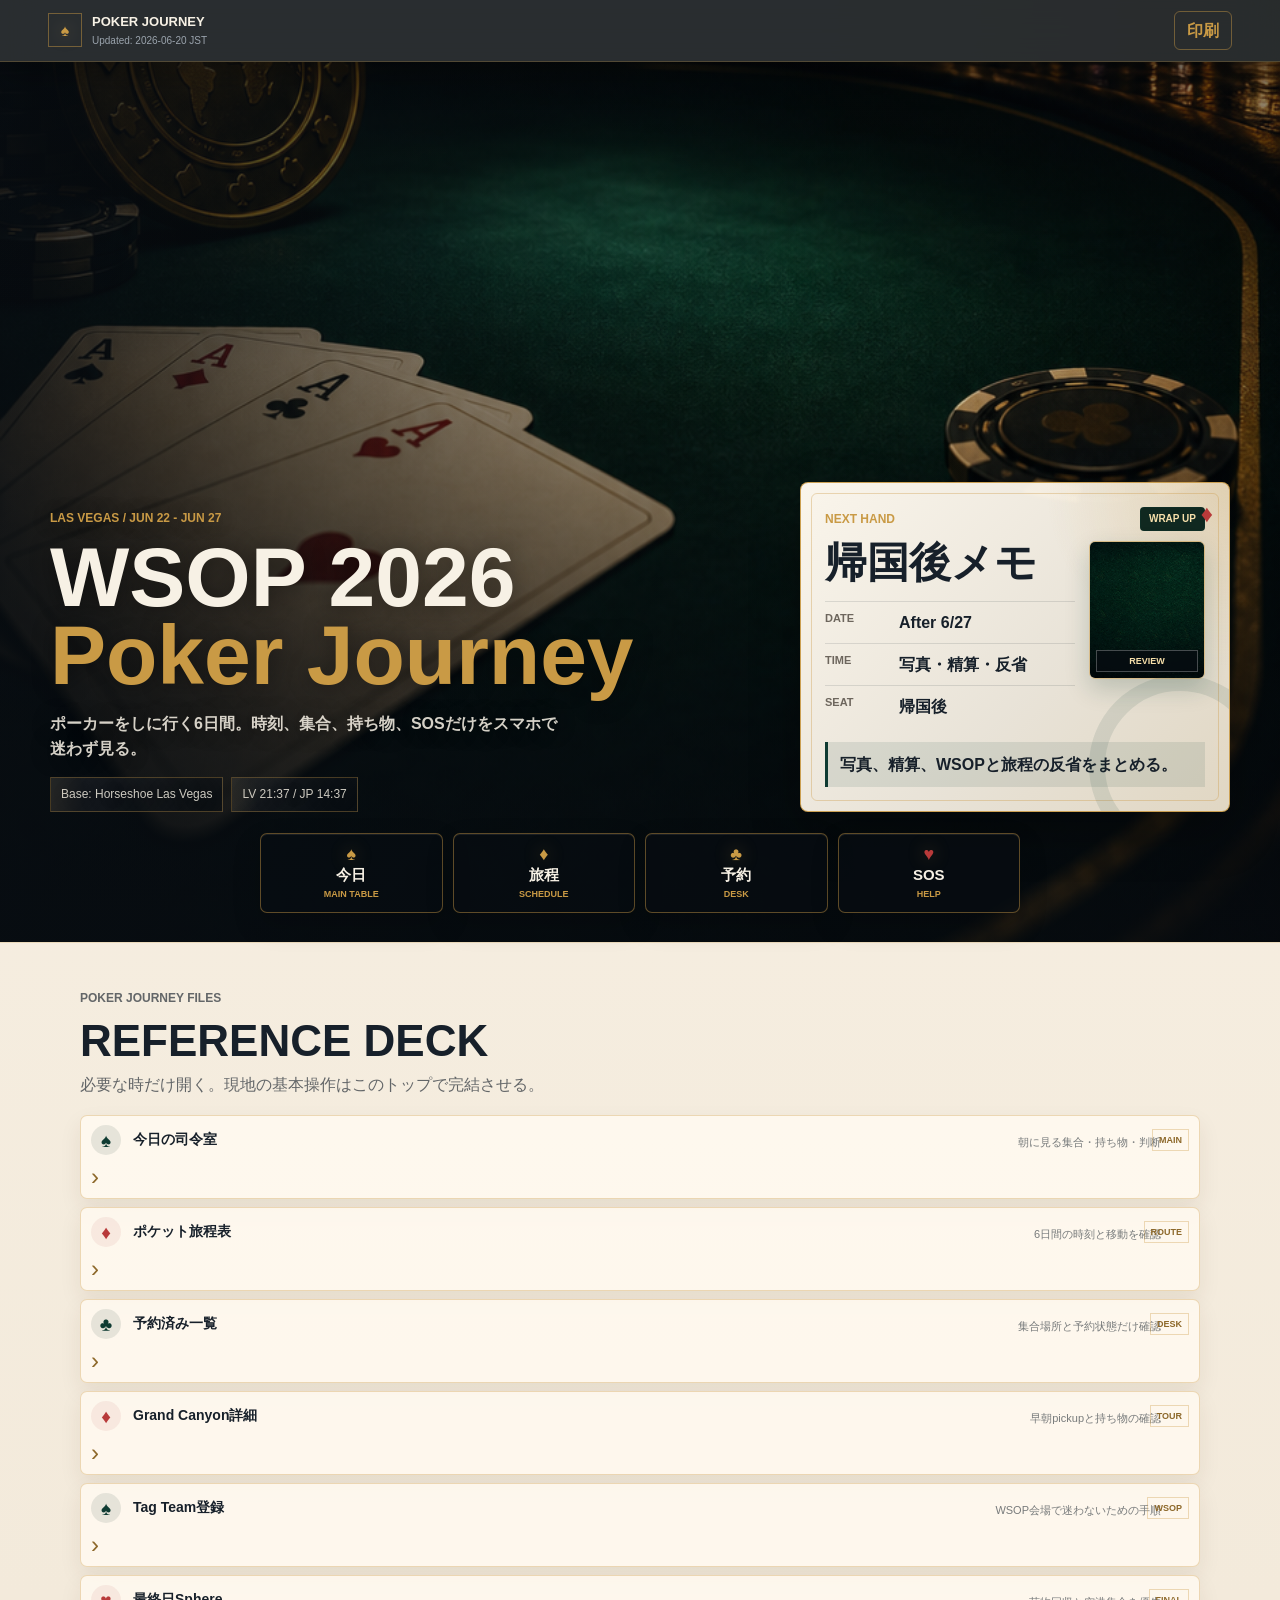
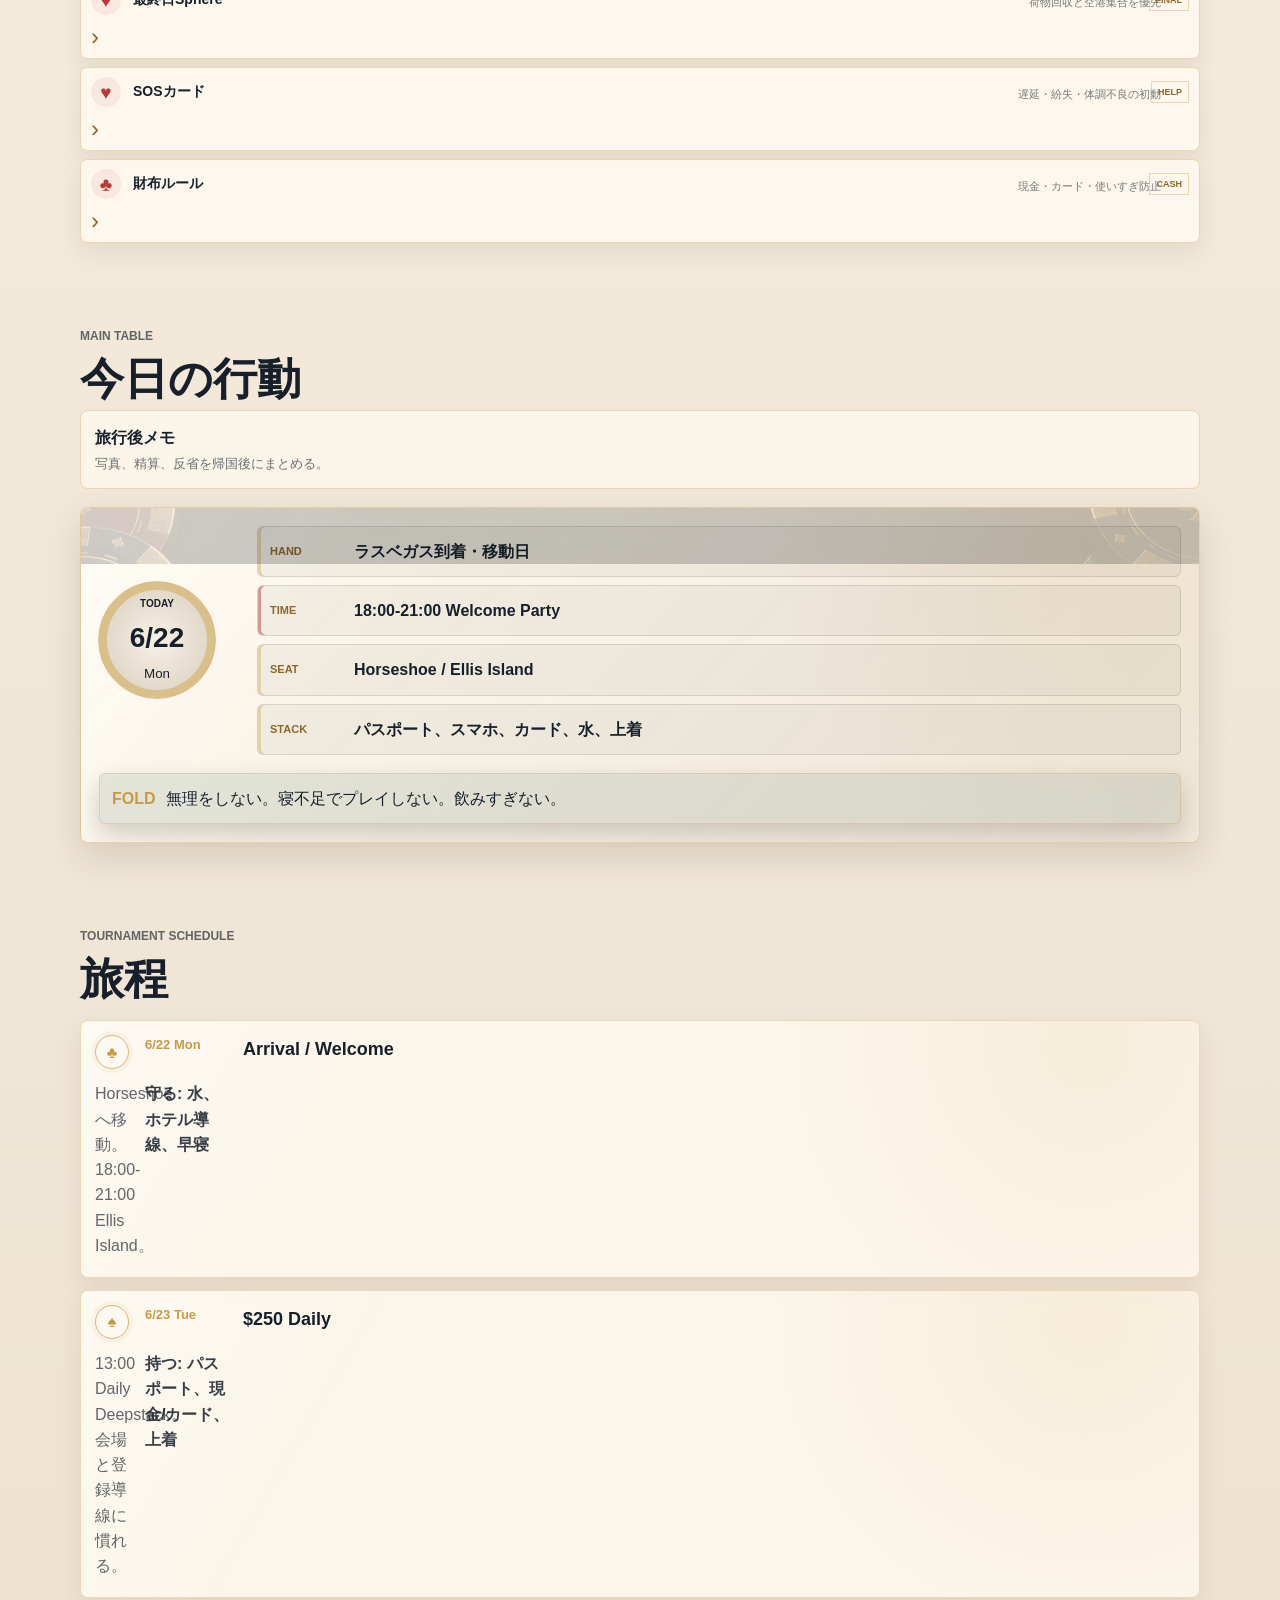
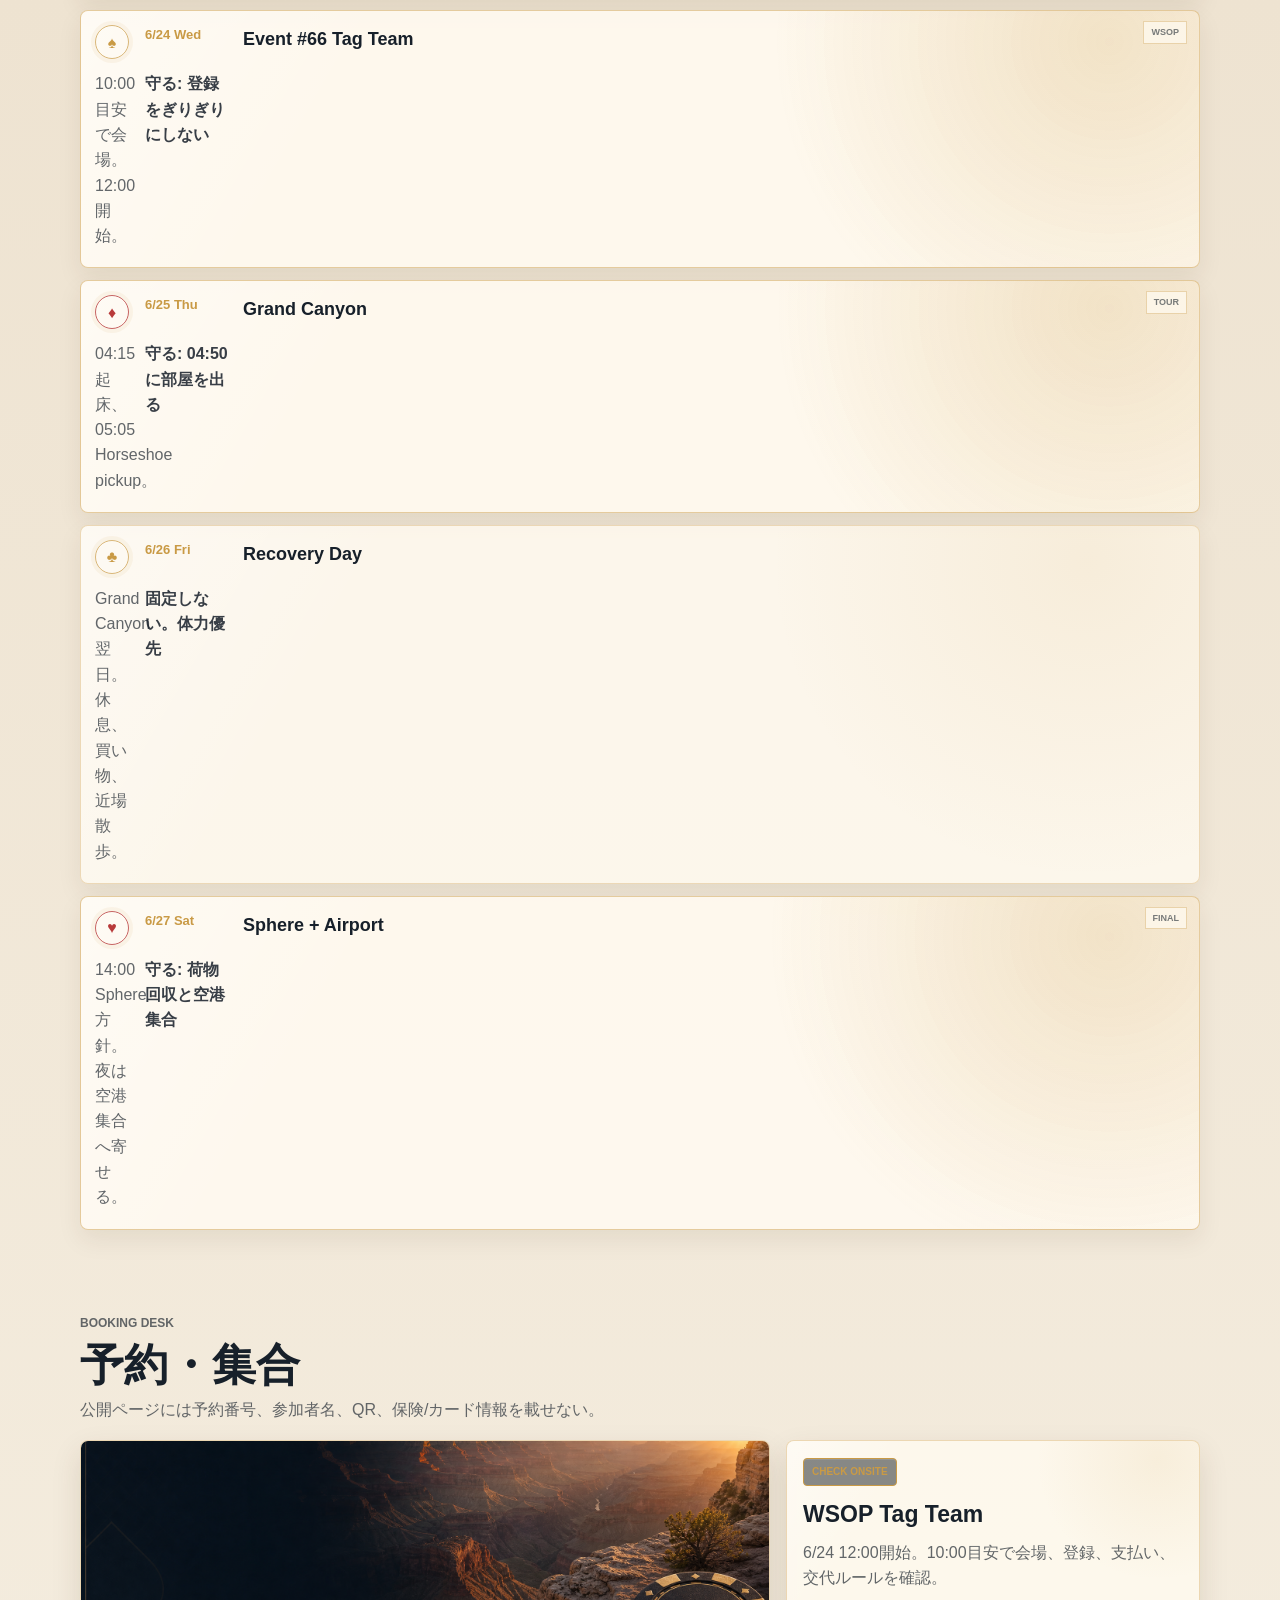
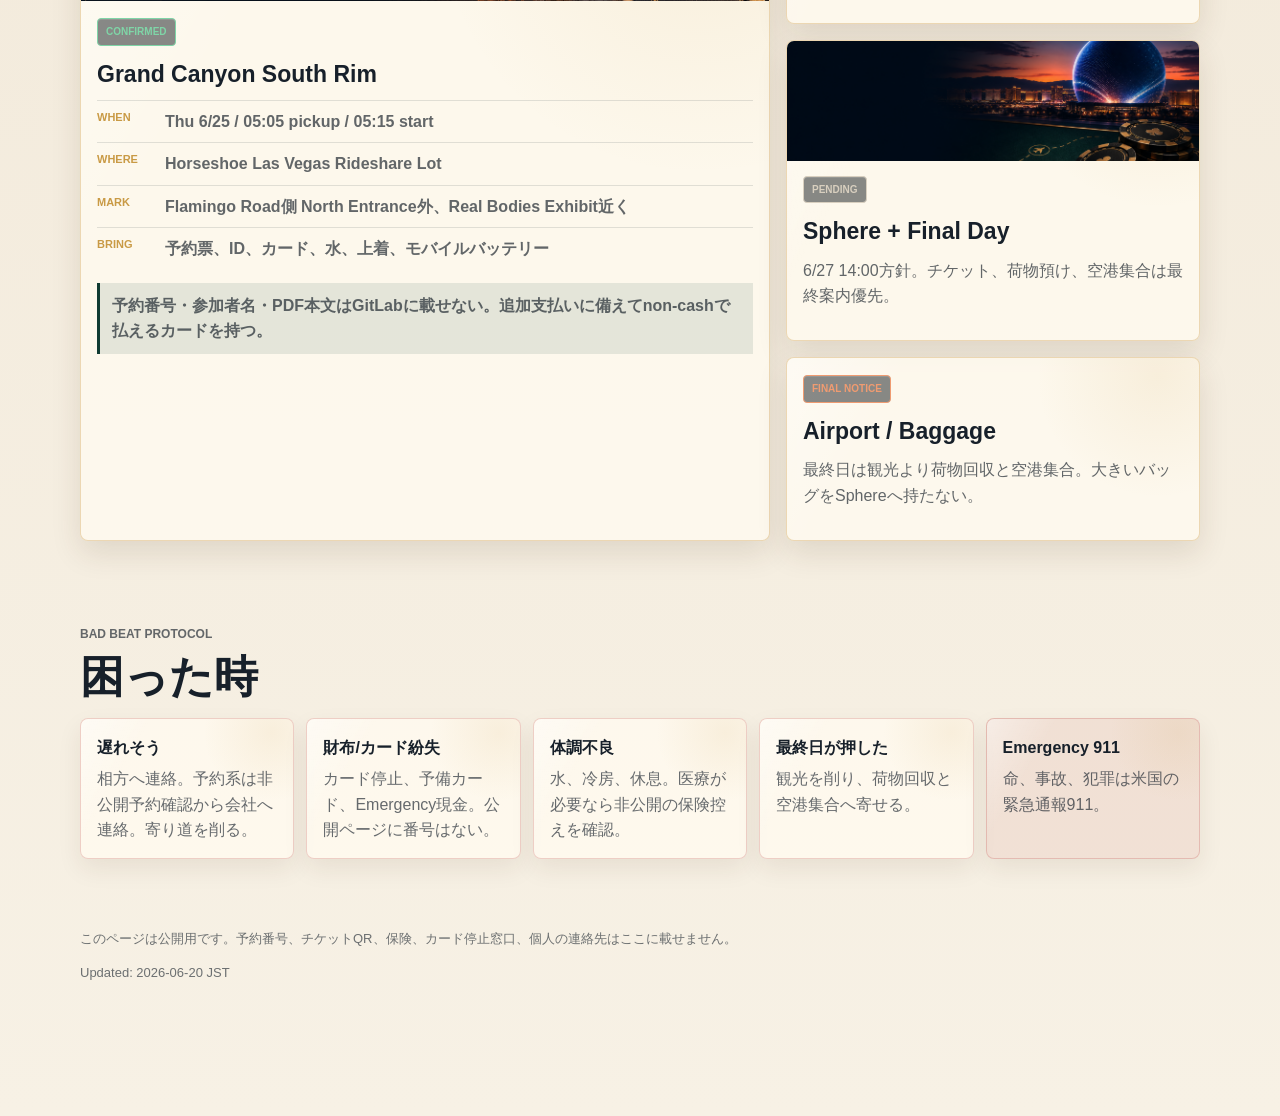
==== index.html @ 8a4e8544 "Refine mobile poker journey design" ====
<!doctype html>
<html lang="ja">
  <head>
    <meta charset="utf-8">
    <meta name="viewport" content="width=device-width, initial-scale=1, viewport-fit=cover">
    <title>WSOP 2026 Poker Journey</title>
    <meta name="description" content="WSOP 2026 ラスベガス旅行のスマホ向けポーカー旅しおり">
    <meta name="robots" content="noindex,nofollow">
    <meta name="theme-color" content="#080d12">
    <link rel="manifest" href="manifest.webmanifest">
    <link rel="shortcut icon" href="favicon.ico">
    <link rel="icon" type="image/png" sizes="192x192" href="assets/app-icon-192.png">
    <link rel="apple-touch-icon" href="assets/app-icon-192.png">
    <link rel="stylesheet" href="styles.css">
  </head>
  <body>
    <header class="site-header" aria-label="サイトヘッダー">
      <a class="brand" href="#top" aria-label="Poker Journey top">
        <span class="brand-suit" aria-hidden="true">♠</span>
        <span><b>POKER JOURNEY</b><small>Updated: 2026-06-20 JST</small></span>
      </a>
      <button class="print-button" type="button" data-print>印刷</button>
    </header>

    <main id="top">
      <section class="hero" aria-label="Poker Journey overview">
        <picture>
          <source media="(min-width: 760px)" srcset="assets/generated-poker-journey-hero-desktop.png">
          <img src="assets/generated-poker-journey-cover-mobile.png" alt="ポーカーテーブルとラスベガス夜景の旅しおりビジュアル">
        </picture>
        <div class="hero-shade"></div>
        <div class="hero-grid">
          <div class="hero-copy">
            <p class="kicker">LAS VEGAS / JUN 22 - JUN 27</p>
            <h1>WSOP 2026<br><span>Poker Journey</span></h1>
            <p class="hero-lead">ポーカーをしに行く6日間。時刻、集合、持ち物、SOSだけをスマホで迷わず見る。</p>
            <div class="hero-meta poker-controls" aria-label="旅の基本情報">
              <span>Base: Horseshoe Las Vegas</span>
              <span data-time-summary>LV --:-- / JP --:--</span>
            </div>
          </div>

          <article class="next-card playing-card" aria-label="次の行動" data-next-action>
            <div class="card-corner" aria-hidden="true">♦</div>
            <div class="next-card-top">
              <p class="eyebrow">NEXT HAND</p>
              <span class="next-chip" data-next-tag>ON DECK</span>
            </div>
            <div class="next-card-layout">
              <div class="next-copy">
                <h2 data-next-title>Grand Canyon<br>South Rim</h2>
                <dl>
                  <div><dt>DATE</dt><dd data-next-date>Thu 6/25</dd></div>
                  <div><dt>TIME</dt><dd data-next-time>04:15 Wake / 05:05 Pickup</dd></div>
                  <div><dt>SEAT</dt><dd data-next-seat>Horseshoe Rideshare Lot</dd></div>
                </dl>
              </div>
              <figure class="next-visual">
                <img data-next-visual src="assets/generated-grand-canyon-poker-card.png" alt="">
                <figcaption data-next-visual-label>CONFIRMED</figcaption>
              </figure>
            </div>
            <p class="do-not-break" data-next-rule>04:50に部屋を出る。05:05 pickupを外さない。</p>
          </article>
        </div>

      </section>

      <nav class="hero-actions" aria-label="主要セクション">
        <a href="#today"><span aria-hidden="true">♠</span><b>今日</b><small>MAIN TABLE</small></a>
        <a href="#itinerary"><span aria-hidden="true">♦</span><b>旅程</b><small>SCHEDULE</small></a>
        <a href="#bookings"><span aria-hidden="true">♣</span><b>予約</b><small>DESK</small></a>
        <a class="danger" href="#sos"><span aria-hidden="true">♥</span><b>SOS</b><small>HELP</small></a>
      </nav>

      <section class="section library-section" id="library" aria-labelledby="library-title">
        <div class="section-head compact">
          <p class="eyebrow">POKER JOURNEY FILES</p>
          <h2 id="library-title">REFERENCE DECK</h2>
          <p>必要な時だけ開く。現地の基本操作はこのトップで完結させる。</p>
        </div>
        <div class="library-grid">
          <a href="docs/reader.html?doc=today-command.md"><span aria-hidden="true">♠</span><b>今日の司令室</b><small>朝に見る集合・持ち物・判断</small><em>MAIN</em></a>
          <a href="docs/reader.html?doc=pocket-itinerary.md"><span aria-hidden="true">♦</span><b>ポケット旅程表</b><small>6日間の時刻と移動を確認</small><em>ROUTE</em></a>
          <a href="docs/reader.html?doc=confirmed-bookings.md"><span aria-hidden="true">♣</span><b>予約済み一覧</b><small>集合場所と予約状態だけ確認</small><em>DESK</em></a>
          <a href="docs/reader.html?doc=grand-canyon.md"><span aria-hidden="true">♦</span><b>Grand Canyon詳細</b><small>早朝pickupと持ち物の確認</small><em>TOUR</em></a>
          <a href="docs/reader.html?doc=tag-team-registration.md"><span aria-hidden="true">♠</span><b>Tag Team登録</b><small>WSOP会場で迷わないための手順</small><em>WSOP</em></a>
          <a href="docs/reader.html?doc=final-day-sphere.md"><span aria-hidden="true">♥</span><b>最終日Sphere</b><small>荷物回収と空港集合を優先</small><em>FINAL</em></a>
          <a href="docs/reader.html?doc=sos-quick-card.md"><span aria-hidden="true">♥</span><b>SOSカード</b><small>遅延・紛失・体調不良の初動</small><em>HELP</em></a>
          <a href="docs/reader.html?doc=daily-money-card.md"><span aria-hidden="true">♣</span><b>財布ルール</b><small>現金・カード・使いすぎ防止</small><em>CASH</em></a>
        </div>
      </section>

      <section class="section today-section" id="today" aria-labelledby="today-title">
        <div class="section-head">
          <p class="eyebrow">MAIN TABLE</p>
          <h2 id="today-title">今日の行動</h2>
          <p data-trip-status><b>出発前</b><small>現地日付に合わせて今日のカードを自動で目立たせる。</small></p>
        </div>
        <div class="today-card" data-today-card>
          <div class="chip-date"><span>TODAY</span><b>6/22</b><small>Mon</small></div>
          <div class="today-lines">
            <article><span>HAND</span><b>ラスベガス到着・移動日</b></article>
            <article><span>TIME</span><b>18:00-21:00 Welcome Party</b></article>
            <article><span>SEAT</span><b>Horseshoe / Ellis Island</b></article>
            <article><span>STACK</span><b>パスポート、スマホ、カード、水、上着</b></article>
          </div>
          <div class="fold-note"><b>FOLD</b><span>無理をしない。寝不足でプレイしない。飲みすぎない。</span></div>
        </div>
      </section>

      <section class="section" id="itinerary" aria-labelledby="itinerary-title">
        <div class="section-head compact">
          <p class="eyebrow">TOURNAMENT SCHEDULE</p>
          <h2 id="itinerary-title">旅程</h2>
        </div>
        <div class="timeline" aria-label="6日間の旅程">
          <article data-trip-date="2026-06-22"><div class="dot" aria-hidden="true">♣</div><time>6/22 Mon</time><h3>Arrival / Welcome</h3><p>Horseshoeへ移動。18:00-21:00 Ellis Island。</p><b>守る: 水、ホテル導線、早寝</b></article>
          <article data-trip-date="2026-06-23"><div class="dot" aria-hidden="true">♠</div><time>6/23 Tue</time><h3>$250 Daily</h3><p>13:00 Daily Deepstack。会場と登録導線に慣れる。</p><b>持つ: パスポート、現金/カード、上着</b></article>
          <article data-trip-date="2026-06-24"><div class="dot" aria-hidden="true">♠</div><time>6/24 Wed</time><h3>Event #66 Tag Team</h3><p>10:00目安で会場。12:00開始。</p><b>守る: 登録をぎりぎりにしない</b></article>
          <article data-trip-date="2026-06-25"><div class="dot red" aria-hidden="true">♦</div><time>6/25 Thu</time><h3>Grand Canyon</h3><p>04:15起床、05:05 Horseshoe pickup。</p><b>守る: 04:50に部屋を出る</b></article>
          <article data-trip-date="2026-06-26"><div class="dot" aria-hidden="true">♣</div><time>6/26 Fri</time><h3>Recovery Day</h3><p>Grand Canyon翌日。休息、買い物、近場散歩。</p><b>固定しない。体力優先</b></article>
          <article data-trip-date="2026-06-27"><div class="dot heart" aria-hidden="true">♥</div><time>6/27 Sat</time><h3>Sphere + Airport</h3><p>14:00 Sphere方針。夜は空港集合へ寄せる。</p><b>守る: 荷物回収と空港集合</b></article>
        </div>
      </section>

      <section class="section" id="bookings" aria-labelledby="bookings-title">
        <div class="section-head compact">
          <p class="eyebrow">BOOKING DESK</p>
          <h2 id="bookings-title">予約・集合</h2>
          <p>公開ページには予約番号、参加者名、QR、保険/カード情報を載せない。</p>
        </div>
        <div class="booking-grid">
          <article class="booking-card featured">
            <img src="assets/generated-grand-canyon-poker-card.png" alt="Grand Canyon South Rim sunrise">
            <div class="booking-body">
              <span class="status confirmed">CONFIRMED</span>
              <h3>Grand Canyon South Rim</h3>
              <dl>
                <div><dt>When</dt><dd>Thu 6/25 / 05:05 pickup / 05:15 start</dd></div>
                <div><dt>Where</dt><dd>Horseshoe Las Vegas Rideshare Lot</dd></div>
                <div><dt>Mark</dt><dd>Flamingo Road側 North Entrance外、Real Bodies Exhibit近く</dd></div>
                <div><dt>Bring</dt><dd>予約票、ID、カード、水、上着、モバイルバッテリー</dd></div>
              </dl>
              <p class="private-note">予約番号・参加者名・PDF本文はGitLabに載せない。追加支払いに備えてnon-cashで払えるカードを持つ。</p>
            </div>
          </article>

          <article class="booking-card compact-card">
            <span class="status onsite">CHECK ONSITE</span>
            <h3>WSOP Tag Team</h3>
            <p>6/24 12:00開始。10:00目安で会場、登録、支払い、交代ルールを確認。</p>
          </article>

          <article class="booking-card compact-card image-card">
            <img src="assets/generated-sphere-poker-card.png" alt="Sphere final day visual">
            <span class="status pending">PENDING</span>
            <h3>Sphere + Final Day</h3>
            <p>6/27 14:00方針。チケット、荷物預け、空港集合は最終案内優先。</p>
          </article>

          <article class="booking-card compact-card">
            <span class="status notice">FINAL NOTICE</span>
            <h3>Airport / Baggage</h3>
            <p>最終日は観光より荷物回収と空港集合。大きいバッグをSphereへ持たない。</p>
          </article>
        </div>
      </section>

      <section class="section sos-section" id="sos" aria-labelledby="sos-title">
        <div class="section-head compact">
          <p class="eyebrow red-text">BAD BEAT PROTOCOL</p>
          <h2 id="sos-title">困った時</h2>
        </div>
        <div class="sos-grid">
          <article><span>遅れそう</span><p>相方へ連絡。予約系は非公開予約確認から会社へ連絡。寄り道を削る。</p></article>
          <article><span>財布/カード紛失</span><p>カード停止、予備カード、Emergency現金。公開ページに番号はない。</p></article>
          <article><span>体調不良</span><p>水、冷房、休息。医療が必要なら非公開の保険控えを確認。</p></article>
          <article><span>最終日が押した</span><p>観光を削り、荷物回収と空港集合へ寄せる。</p></article>
          <article class="emergency"><span>Emergency 911</span><p>命、事故、犯罪は米国の緊急通報911。</p></article>
        </div>
      </section>
    </main>

    <nav class="mobile-dock" aria-label="スマホ下部ナビ">
      <a href="#today"><span aria-hidden="true">♠</span><b>今日</b><small>MAIN</small></a>
      <a href="#itinerary"><span aria-hidden="true">♦</span><b>旅程</b><small>ROUTE</small></a>
      <a href="#bookings"><span aria-hidden="true">♣</span><b>予約</b><small>DESK</small></a>
      <a class="danger" href="#sos"><span aria-hidden="true">♥</span><b>SOS</b><small>HELP</small></a>
    </nav>

    <footer class="site-footer">
      <p>このページは公開用です。予約番号、チケットQR、保険、カード停止窓口、個人の連絡先はここに載せません。</p>
      <p>Updated: 2026-06-20 JST</p>
    </footer>

    <script src="app.js"></script>
  </body>
</html>
---- styles.css ----
:root {
  --club: #080d12;
  --night: #101827;
  --felt: #0f3b32;
  --felt-soft: #16483f;
  --ivory: #f7f1e5;
  --paper: #efe7d8;
  --gold: #c99a45;
  --red: #b83a3a;
  --ink: #17202a;
  --muted: #9aa3ad;
  --line: rgba(216, 207, 191, 0.28);
  --shadow: 0 18px 50px rgba(0, 0, 0, 0.32);
}
* { box-sizing: border-box; }
html { scroll-behavior: smooth; overflow-x: clip; }
body {
  margin: 0;
  color: var(--ink);
  background:
    radial-gradient(circle at 100% 0%, rgba(201, 154, 69, 0.14), transparent 28rem),
    linear-gradient(180deg, #f8f1e5, #eee3d1 54%, #f7f1e5),
    var(--ivory);
  font-family: Inter, "Helvetica Neue", Arial, "Hiragino Kaku Gothic ProN", Meiryo, sans-serif;
  line-height: 1.58;
  letter-spacing: 0;
  padding-bottom: 78px;
}
a { color: inherit; }
button { font: inherit; }
h1,h2,h3,p { margin-top: 0; }
.site-header {
  position: sticky;
  top: 0;
  z-index: 50;
  display: flex;
  align-items: center;
  justify-content: space-between;
  gap: 16px;
  min-height: 62px;
  padding: 10px clamp(16px, 4vw, 48px);
  background: rgba(8, 13, 18, 0.86);
  color: var(--ivory);
  border-bottom: 1px solid rgba(201, 154, 69, 0.26);
  backdrop-filter: blur(18px);
}
.brand { display: inline-flex; align-items: center; gap: 10px; text-decoration: none; min-width: 0; }
.brand-suit { display: grid; place-items: center; width: 34px; height: 34px; border: 1px solid rgba(201,154,69,.48); color: var(--gold); }
.brand b { display: block; font-size: 13px; }
.brand small { display: block; color: var(--muted); font-size: 10px; }
.print-button { min-height: 36px; padding: 6px 12px; border: 1px solid rgba(201,154,69,.45); color: var(--gold); background: transparent; border-radius: 6px; font-weight: 780; }
.hero { position: relative; width: 100%; max-width: 100vw; min-height: min(880px, calc(100svh - 20px)); overflow: hidden; border-bottom: 1px solid rgba(201,154,69,.24); }
.hero > picture, .hero > picture > img { position: absolute; inset: 0; width: 100%; height: 100%; }
.hero > picture > img { object-fit: cover; object-position: center bottom; }
.hero-shade { position: absolute; inset: 0; background: linear-gradient(180deg, rgba(8,13,18,.34), rgba(8,13,18,.03) 34%, rgba(8,13,18,.7) 100%), linear-gradient(90deg, rgba(8,13,18,.78), rgba(8,13,18,.1) 62%, rgba(8,13,18,.18)); }
.hero-grid { position: relative; z-index: 1; display: grid; gap: 24px; min-width: 0; width: min(1180px, calc(100% - 32px)); margin: 0 auto; padding: clamp(34px, 7vw, 72px) 0 118px; min-height: inherit; align-content: end; }
.hero-copy { max-width: 620px; color: var(--ivory); text-shadow: 0 1px 22px rgba(0,0,0,.42); }
.kicker,.eyebrow { margin: 0 0 10px; color: var(--gold); font-weight: 850; font-size: 12px; text-transform: uppercase; }
h1 { margin-bottom: 16px; font-size: clamp(42px, 10vw, 84px); line-height: .93; }
h1 span { color: var(--gold); }
.hero-lead { max-width: 520px; color: rgba(247,241,229,.86); font-weight: 780; }
.hero-meta { display: flex; flex-wrap: wrap; gap: 8px; }
.hero-meta span { padding: 7px 10px; border: 1px solid rgba(247,241,229,.16); background: rgba(8,13,18,.42); font-size: 12px; color: rgba(247,241,229,.82); }
.playing-card { position: relative; color: var(--ink); background: linear-gradient(135deg, #fffaf0, var(--ivory)); border: 1px solid rgba(201,154,69,.9); box-shadow: var(--shadow); border-radius: 8px; }
.next-card { width: 100%; max-width: 460px; min-width: 0; padding: 24px; align-self: end; justify-self: end; }
.card-corner { position: absolute; right: 16px; top: 12px; color: var(--red); font-size: 24px; }
.next-card h2 { margin-bottom: 16px; font-size: clamp(28px, 7vw, 42px); line-height: 1.04; }
dl { margin: 0; }
.next-card dl div, .booking-card dl div { display: grid; grid-template-columns: 64px 1fr; gap: 10px; padding: 8px 0; border-top: 1px solid rgba(23,32,42,.12); }
dt { color: #6d665d; font-size: 11px; font-weight: 850; text-transform: uppercase; }
dd { margin: 0; font-weight: 850; }
.do-not-break, .private-note { margin: 14px 0 0; padding: 10px 12px; background: rgba(15,59,50,.1); border-left: 3px solid var(--felt); font-weight: 850; overflow-wrap: anywhere; }
.hero-actions { position: relative; z-index: 2; display: grid; grid-template-columns: repeat(4, minmax(0, 1fr)); gap: 10px; width: min(760px, calc(100% - 32px)); margin: -92px auto 34px; }
.hero-actions a, .mobile-dock a { text-decoration: none; text-align: center; border: 1px solid rgba(201,154,69,.45); background: rgba(8,13,18,.74); color: var(--ivory); border-radius: 7px; padding: 11px 6px; }
.hero-actions span, .mobile-dock span { display: block; color: var(--gold); font-size: 18px; line-height: 1; }
.hero-actions b, .mobile-dock b { display: block; font-size: 15px; }
.hero-actions small, .mobile-dock small { display: block; color: var(--gold); font-size: 9px; font-weight: 850; }
.hero-actions .danger span, .mobile-dock .danger span { color: var(--red); }
.section { width: min(1120px, calc(100% - 32px)); max-width: 100vw; margin: 0 auto; padding: 42px 0; color: var(--ink); scroll-margin-top: 76px; }
.section-head { margin-bottom: 18px; }
.section-head h2 { margin-bottom: 8px; font-size: clamp(28px, 6vw, 44px); line-height: 1.05; }
.section-head p { color: rgba(23,32,42,.66); }
.section-head p[data-trip-status] { display: grid; gap: 2px; padding: 14px; border: 1px solid rgba(201,154,69,.34); background: rgba(255,250,240,.72); border-radius: 8px; }
.section-head p[data-trip-status] b { color: var(--ink); }
.section-head p[data-trip-status] small { color: rgba(23,32,42,.62); }
.today-card { display: grid; gap: 18px; padding: 18px; border: 1px solid rgba(201,154,69,.42); background: linear-gradient(135deg, rgba(255,250,240,.98), rgba(239,231,216,.94)); color: var(--ink); border-radius: 8px; box-shadow: 0 14px 34px rgba(62,43,18,.14); }
.chip-date { display: grid; place-items: center; justify-self: start; width: 116px; aspect-ratio: 1; border: 8px solid #d9c08a; outline: 1px solid rgba(201,154,69,.6); border-radius: 999px; background: radial-gradient(circle, var(--ivory), #d8cfbf); color: var(--ink); }
.chip-date span { font-size: 10px; font-weight: 850; }
.chip-date b { font-size: 28px; line-height: 1; }
.today-lines { display: grid; gap: 8px; }
.today-lines article { display: grid; grid-template-columns: 72px 1fr; gap: 12px; align-items: center; padding: 12px; border: 1px solid rgba(23,32,42,.12); background: rgba(8,13,18,.04); border-radius: 6px; }
.today-lines span { color: #8d682a; font-size: 11px; font-weight: 850; }
.fold-note { display: flex; gap: 10px; padding: 12px; border: 1px solid rgba(201,154,69,.28); background: rgba(15,59,50,.1); border-radius: 6px; }
.fold-note b { color: var(--gold); }
.timeline { display: grid; gap: 12px; position: relative; }
.timeline article { display: grid; grid-template-columns: 38px 86px 1fr; gap: 12px; align-items: start; padding: 14px; border: 1px solid rgba(201,154,69,.32); background: rgba(255,250,240,.8); border-radius: 8px; box-shadow: 0 10px 24px rgba(62,43,18,.08); }
.timeline .dot { display: grid; place-items: center; width: 34px; height: 34px; border: 1px solid rgba(201,154,69,.7); color: var(--gold); border-radius: 999px; }
.timeline .red, .timeline .heart { color: var(--red); border-color: rgba(184,58,58,.78); }
.timeline time { color: var(--gold); font-weight: 850; font-size: 13px; }
.timeline h3 { margin: 0 0 4px; font-size: 18px; }
.timeline p { margin-bottom: 5px; color: rgba(23,32,42,.68); }
.timeline b { color: rgba(23,32,42,.86); }
.is-trip-today { outline: 2px solid var(--gold); }
.booking-grid { display: grid; gap: 16px; }
.booking-card { overflow: hidden; border: 1px solid rgba(201,154,69,.34); background: rgba(255,250,240,.82); color: var(--ink); border-radius: 8px; box-shadow: 0 12px 30px rgba(62,43,18,.12); }
.booking-card img { width: 100%; height: 160px; object-fit: cover; display: block; }
.booking-body, .compact-card { padding: 16px; }
.status { display: inline-flex; margin-bottom: 10px; padding: 5px 8px; border: 1px solid currentColor; border-radius: 4px; font-size: 10px; font-weight: 850; color: var(--gold); background: rgba(8,13,18,.48); }
.status.confirmed { color: #7fd5a7; }
.status.onsite { color: var(--gold); }
.status.pending { color: #d8cfbf; }
.status.notice { color: #ef9b71; }
.booking-card h3 { margin-bottom: 8px; font-size: 23px; }
.booking-card p, .booking-card dd { color: rgba(23,32,42,.68); }
.featured .booking-body { color: var(--ink); }
.featured dl div { grid-template-columns: 58px 1fr; border-color: rgba(23,32,42,.12); }
.featured dt { color: var(--gold); }
.image-card { position: relative; }
.image-card img { height: 120px; margin: -16px -16px 14px; width: calc(100% + 32px); }
.sos-grid { display: grid; gap: 12px; }
.sos-grid article { padding: 16px; border: 1px solid rgba(184,58,58,.22); background: rgba(255,250,240,.82); border-radius: 8px; box-shadow: 0 10px 24px rgba(62,43,18,.08); }
.sos-grid span { color: var(--ink); font-weight: 850; }
.sos-grid p { margin: 6px 0 0; color: rgba(23,32,42,.66); }
.sos-grid .emergency { background: rgba(184,58,58,.08); }
.red-text { color: var(--red); }
.library-grid { display: grid; gap: 8px; }
.library-grid a { position: relative; display: grid; grid-template-columns: 32px minmax(0, 1fr) auto 18px; gap: 10px; align-items: center; min-height: 58px; padding: 9px 10px; border: 1px solid rgba(201,154,69,.34); background: rgba(255,250,240,.86); color: var(--ink); border-radius: 7px; text-decoration: none; box-shadow: 0 9px 22px rgba(62,43,18,.08); }
.library-grid a::after { content: "›"; color: #8d682a; font-size: 24px; line-height: 1; }
.library-grid a span { display: grid; place-items: center; width: 30px; height: 30px; border-radius: 50%; background: rgba(15,59,50,.1); color: var(--felt); font-size: 19px; line-height: 1; }
.library-grid a:nth-child(2n) span,
.library-grid a:nth-child(4n) span,
.library-grid a:nth-child(6n) span,
.library-grid a:nth-child(7n) span { color: var(--red); background: rgba(184,58,58,.08); }
.library-grid b { min-width: 0; font-size: 14px; line-height: 1.12; overflow-wrap: anywhere; }
.library-grid small { display: block; min-width: 0; margin-top: 3px; color: rgba(23,32,42,.58); font-size: 11px; line-height: 1.3; overflow-wrap: anywhere; }
.library-grid em { justify-self: end; padding: 3px 6px; border: 1px solid rgba(201,154,69,.34); color: #8d682a; font-size: 9px; font-style: normal; font-weight: 850; white-space: nowrap; }
.site-footer { width: min(1120px, calc(100% - 32px)); margin: 0 auto; padding: 28px 0 120px; color: rgba(23,32,42,.62); font-size: 13px; }
.mobile-dock { position: fixed; left: 0; right: 0; bottom: 0; z-index: 60; display: grid; grid-template-columns: repeat(4,minmax(0,1fr)); gap: 0; max-width: 100vw; overflow: hidden; padding: 5px 10px calc(5px + env(safe-area-inset-bottom)); background: rgba(8,13,18,.94); border-top: 1px solid rgba(201,154,69,.3); backdrop-filter: blur(18px); }
.mobile-dock a { border-radius: 0; border-width: 0 0 3px; border-color: transparent; background: transparent; }
.mobile-dock a.is-active { border-bottom-color: var(--gold); }
.mobile-dock a.danger.is-active { border-bottom-color: var(--red); }
@media (min-width: 760px) {
  body { padding-bottom: 0; }
  .hero-grid { grid-template-columns: 1fr 430px; align-items: end; padding-bottom: 130px; }
  .hero-actions { margin-top: -110px; }
  .today-card { grid-template-columns: 140px 1fr; align-items: center; }
  .fold-note { grid-column: 1 / -1; }
  .booking-grid { grid-template-columns: 1.25fr .75fr; }
  .featured { grid-row: span 3; }
  .sos-grid { grid-template-columns: repeat(5, minmax(0, 1fr)); }
  .mobile-dock { display: none; }
}
@media (max-width: 520px) {
  .site-header { min-height: 58px; padding-inline: 12px; }
  .print-button { display: none; }
  .hero { min-height: 724px; }
  .hero-grid { width: calc(100vw - 24px); max-width: 420px; padding-top: 24px; padding-bottom: 92px; }
  h1 { font-size: 40px; }
  .hero-lead { font-size: 13px; }
  .next-card { width: 100%; max-width: calc(100vw - 24px); justify-self: stretch; padding: 15px; }
  .next-card h2 { font-size: 27px; overflow-wrap: anywhere; }
  .hero-actions { display: none; }
  .section { width: calc(100vw - 24px); max-width: 420px; padding: 34px 0; }
  .today-lines article { grid-template-columns: 58px 1fr; }
  .timeline article { grid-template-columns: 30px 68px 1fr; gap: 9px; padding: 12px 10px; }
  .timeline .dot { width: 28px; height: 28px; }
  .timeline h3 { font-size: 16px; }
  .timeline p, .timeline b { font-size: 13px; }
  .library-grid { grid-template-columns: 1fr; }
}
@media print {
  body { background: #fff; color: #111; padding: 0; }
  .site-header,.hero picture,.hero-shade,.hero-actions,.mobile-dock,.library-section,.print-button { display: none !important; }
  .hero { min-height: 0; border: 0; }
  .hero-grid,.section,.site-footer { width: 100%; padding: 0 0 16px; margin: 0; }
  .hero-copy,.next-card,.today-card,.timeline article,.booking-card,.sos-grid article { box-shadow: none; background: #fff; color: #111; border-color: #bbb; }
  .next-card { width: 100%; }
}

@media (max-width: 520px) {
  .mobile-dock span { font-size: 15px; }
  .mobile-dock b { font-size: 14px; }
  .mobile-dock small { display: none; }
  .mobile-dock a { padding: 7px 4px; }
  .timeline article { grid-template-columns: 30px 1fr; }
  .timeline time { grid-column: 2; }
  .timeline h3, .timeline p, .timeline b { grid-column: 2; }
}

@media (max-width: 520px) {
  html, body, main { max-width: 100vw; overflow-x: clip; }
  .hero-copy, .next-card, .today-card, .booking-card, .timeline article { min-width: 0; }
  .next-card dd, .today-lines b, .timeline h3, .timeline p, .timeline b { overflow-wrap: anywhere; }
}


/* Poker Journey polish pass */
.site-header {
  box-shadow: 0 10px 34px rgba(0, 0, 0, 0.34);
}
.brand-suit,
.hero-actions a span,
.mobile-dock a span {
  text-shadow: 0 0 18px rgba(201, 154, 69, 0.42);
}
.poker-controls span {
  position: relative;
  overflow: hidden;
  border-color: rgba(201, 154, 69, 0.32);
  background:
    linear-gradient(135deg, rgba(255,255,255,.08), rgba(255,255,255,0)),
    rgba(8, 13, 18, 0.58);
}
.poker-controls span::before {
  content: "";
  position: absolute;
  inset: 0;
  background: linear-gradient(90deg, transparent, rgba(201,154,69,.16), transparent);
  transform: translateX(-80%);
}
.next-card {
  isolation: isolate;
  overflow: hidden;
  background:
    radial-gradient(circle at 100% 0%, rgba(201,154,69,.26), transparent 34%),
    linear-gradient(135deg, rgba(255,250,240,.98), rgba(247,241,229,.94) 58%, rgba(229,219,199,.98));
}
.next-card::before {
  content: "";
  position: absolute;
  inset: 10px;
  z-index: -1;
  border: 1px solid rgba(201,154,69,.36);
  border-radius: 6px;
  pointer-events: none;
}
.next-card::after {
  content: "";
  position: absolute;
  right: -42px;
  bottom: -46px;
  width: 150px;
  height: 150px;
  border: 16px solid rgba(15,59,50,.1);
  border-radius: 50%;
  pointer-events: none;
}
.next-card-top {
  display: flex;
  align-items: center;
  justify-content: space-between;
  gap: 12px;
  margin-bottom: 10px;
}
.next-card-top .eyebrow {
  margin: 0;
}
.next-chip {
  display: inline-flex;
  min-height: 24px;
  align-items: center;
  padding: 3px 8px;
  border: 1px solid rgba(15,59,50,.26);
  border-radius: 4px;
  background: #102820;
  color: #f6dfaa;
  font-size: 10px;
  font-weight: 850;
  letter-spacing: 0;
}
.next-card-layout {
  display: grid;
  grid-template-columns: minmax(0, 1fr) 116px;
  gap: 14px;
  align-items: start;
}
.next-copy {
  min-width: 0;
}
.next-visual {
  position: relative;
  margin: 0;
  min-width: 0;
}
.next-visual img {
  display: block;
  width: 100%;
  height: 138px;
  object-fit: cover;
  border: 1px solid rgba(201,154,69,.52);
  border-radius: 6px;
  box-shadow: 0 10px 24px rgba(15, 59, 50, .2);
}
.next-visual figcaption {
  position: absolute;
  left: 7px;
  right: 7px;
  bottom: 7px;
  padding: 3px 6px;
  border: 1px solid rgba(255,255,255,.26);
  background: rgba(8,13,18,.74);
  color: #f6dfaa;
  font-size: 9px;
  font-weight: 850;
  text-align: center;
  backdrop-filter: blur(8px);
}
.today-card,
.booking-card,
.timeline article,
.sos-grid article {
  position: relative;
  overflow: hidden;
}
.today-card::before,
.booking-card::before,
.timeline article::before,
.sos-grid article::before {
  content: "";
  position: absolute;
  inset: 0;
  pointer-events: none;
  background:
    linear-gradient(120deg, rgba(255,255,255,.42), transparent 24%),
    radial-gradient(circle at 90% 10%, rgba(201,154,69,.1), transparent 30%);
}
.today-card::after {
  content: "";
  position: absolute;
  left: 0;
  right: 0;
  top: 0;
  height: 56px;
  background: url("assets/generated-chip-tray-accent.png") center / cover no-repeat;
  opacity: .2;
  pointer-events: none;
}
.today-card > *,
.booking-card > *,
.timeline article > *,
.sos-grid article > * {
  position: relative;
}
.today-lines article {
  box-shadow: inset 3px 0 0 rgba(201,154,69,.34);
}
.today-lines article:nth-child(2) {
  box-shadow: inset 3px 0 0 rgba(184,58,58,.48);
}
.fold-note {
  box-shadow: inset 0 1px 0 rgba(255,255,255,.1), 0 10px 26px rgba(0,0,0,.18);
}
.hero-actions a {
  position: relative;
  overflow: hidden;
  min-height: 76px;
  box-shadow: inset 0 1px 0 rgba(255,255,255,.08), 0 12px 28px rgba(0,0,0,.18);
}
.hero-actions a::before,
.mobile-dock a::before {
  content: "";
  position: absolute;
  inset: 0;
  background: radial-gradient(circle at 50% 0%, rgba(201,154,69,.18), transparent 54%);
  opacity: 0;
  transition: opacity 160ms ease;
}
.hero-actions a:hover::before,
.mobile-dock a.is-active::before {
  opacity: 1;
}
.mobile-dock {
  background:
    linear-gradient(180deg, rgba(8,13,18,.74), rgba(8,13,18,.96)),
    url("assets/generated-chip-tray-accent.png") center / cover no-repeat;
  box-shadow: 0 -18px 42px rgba(0,0,0,.45);
}
.mobile-dock a {
  position: relative;
  border-left: 1px solid rgba(247,241,229,.08);
  border-bottom-width: 2px;
  border-radius: 6px 6px 0 0;
}
.mobile-dock a:first-child {
  border-left: 0;
}
.mobile-dock a.is-active {
  background: rgba(201,154,69,.09);
  box-shadow: inset 0 1px 0 rgba(255,255,255,.12);
}
.timeline .dot {
  box-shadow: 0 0 0 4px rgba(201,154,69,.08), inset 0 1px 0 rgba(255,255,255,.16);
}
.timeline article[data-trip-date="2026-06-24"],
.timeline article[data-trip-date="2026-06-25"],
.timeline article[data-trip-date="2026-06-27"] {
  border-color: rgba(201,154,69,.48);
  background:
    radial-gradient(circle at 92% 12%, rgba(201,154,69,.14), transparent 32%),
    rgba(255,250,240,.9);
}
.timeline article[data-trip-date="2026-06-24"]::after,
.timeline article[data-trip-date="2026-06-25"]::after,
.timeline article[data-trip-date="2026-06-27"]::after {
  position: absolute;
  right: 12px;
  top: 10px;
  padding: 3px 7px;
  border: 1px solid rgba(201,154,69,.38);
  background: rgba(255,250,240,.76);
  color: rgba(23,32,42,.58);
  font-size: 9px;
  font-weight: 850;
}
.timeline article[data-trip-date="2026-06-24"]::after { content: "WSOP"; }
.timeline article[data-trip-date="2026-06-25"]::after { content: "TOUR"; }
.timeline article[data-trip-date="2026-06-27"]::after { content: "FINAL"; }
.status {
  box-shadow: inset 0 1px 0 rgba(255,255,255,.12);
}
@media (max-width: 520px) {
  body {
    padding-bottom: 62px;
  }
  .site-header {
    min-height: 50px;
    padding-block: 7px;
    background: rgba(8,13,18,.78);
  }
  .brand-suit {
    width: 30px;
    height: 30px;
  }
  .brand b {
    font-size: 12px;
  }
  .brand small {
    font-size: 9px;
  }
  .hero {
    min-height: 552px;
  }
  .hero > picture > img {
    object-position: 62% bottom;
    filter: saturate(1.12) contrast(1.06) brightness(1.06);
  }
  .hero-shade {
    background:
      linear-gradient(180deg, rgba(8,13,18,.16), rgba(8,13,18,.02) 38%, rgba(8,13,18,.56) 100%),
      linear-gradient(90deg, rgba(8,13,18,.58), rgba(8,13,18,.04) 74%);
  }
  .hero-grid {
    gap: 12px;
    padding-top: 14px;
    padding-bottom: 36px;
    align-content: end;
  }
  .hero-copy {
    padding-top: 0;
  }
  .kicker {
    margin-bottom: 8px;
  }
  h1 {
    margin-bottom: 10px;
    font-size: 31px;
  }
  .hero-lead {
    max-width: 350px;
    margin-bottom: 10px;
    font-size: 12.5px;
    line-height: 1.5;
    text-shadow: 0 1px 16px rgba(0,0,0,.36);
  }
  .hero-meta span {
    padding: 6px 8px;
    font-size: 11px;
  }
  .next-card {
    width: 100%;
    max-width: 100%;
    justify-self: stretch;
    padding: 10px 12px;
    color: var(--ivory);
    border-color: rgba(201,154,69,.4);
    border-inline: 0;
    background:
      linear-gradient(135deg, rgba(8,13,18,.62), rgba(8,13,18,.38)),
      rgba(15,59,50,.24);
    box-shadow: 0 16px 38px rgba(0,0,0,.28);
    backdrop-filter: blur(10px);
  }
  .next-card::before,
  .next-card::after,
  .card-corner {
    display: none;
  }
  .next-card-top {
    position: static;
    margin-bottom: 6px;
    min-width: 0;
  }
  .next-card-top .eyebrow {
    color: #f6dfaa;
    text-shadow: 0 1px 12px rgba(0,0,0,.5);
  }
  .next-chip {
    flex: 0 1 auto;
    max-width: 112px;
    min-width: 0;
    border-color: rgba(201,154,69,.44);
    background: rgba(8,13,18,.72);
    color: #f6dfaa;
    font-size: 9px;
    overflow: hidden;
    text-overflow: ellipsis;
    white-space: nowrap;
  }
  .next-card-layout {
    display: block;
  }
  .next-copy {
    padding: 0;
  }
  .next-card h2 {
    margin-bottom: 7px;
    color: var(--ivory);
    font-size: 20px;
    text-shadow: 0 1px 14px rgba(0,0,0,.35);
    overflow-wrap: anywhere;
  }
  .next-card dl {
    display: grid;
    grid-template-columns: minmax(82px, .72fr) minmax(0, 1.28fr);
    gap: 6px;
  }
  .next-card dl div {
    display: block;
    min-width: 0;
    overflow: hidden;
    padding: 5px 7px;
    border: 1px solid rgba(201,154,69,.2);
    border-radius: 6px;
    background: rgba(247,241,229,.06);
  }
  .next-card dl div:nth-child(3) {
    grid-column: 1 / -1;
  }
  .next-card dt {
    margin-bottom: 2px;
    color: rgba(246,223,170,.82);
    font-size: 9px;
  }
  .next-card dd {
    color: var(--ivory);
    font-size: 12.5px;
    line-height: 1.3;
    overflow-wrap: anywhere;
  }
  .next-visual {
    display: none;
  }
  .do-not-break {
    margin: 7px 0 0;
    padding: 7px 10px;
    border-left-color: var(--gold);
    background: rgba(15,59,50,.62);
    color: var(--ivory);
    font-size: 12.5px;
    line-height: 1.45;
  }
  .today-card {
    grid-template-columns: 86px minmax(0, 1fr);
    gap: 10px;
    align-items: start;
    padding: 12px;
    border-color: rgba(201,154,69,.56);
    background:
      linear-gradient(135deg, rgba(255,250,240,.96), rgba(239,231,216,.94)),
      var(--ivory);
    color: var(--ink);
    box-shadow: 0 14px 34px rgba(0,0,0,.22);
  }
  .section {
    width: calc(100svw - 24px);
    padding: 28px 0;
  }
  .section-head {
    margin-bottom: 14px;
  }
  .section-head h2 {
    font-size: 30px;
  }
  .section-head p[data-trip-status] {
    padding: 11px 12px;
  }
  .chip-date {
    width: 82px;
    border-width: 6px;
  }
  .chip-date b {
    font-size: 22px;
  }
  .today-lines {
    gap: 6px;
  }
  .today-lines article {
    grid-template-columns: 44px minmax(0, 1fr);
    gap: 8px;
    padding: 7px 8px;
    border-color: rgba(23,32,42,.12);
    background: rgba(8,13,18,.04);
  }
  .today-lines span {
    color: #8d682a;
    font-size: 9px;
  }
  .today-lines b {
    color: var(--ink);
    font-size: 12px;
    line-height: 1.35;
  }
  .fold-note {
    grid-column: 1 / -1;
    padding: 9px 10px;
    background: rgba(15,59,50,.1);
    color: var(--ink);
    font-size: 12px;
  }
  .mobile-dock {
    padding: 4px 10px calc(4px + env(safe-area-inset-bottom));
    background: rgba(8,13,18,.96);
  }
  .mobile-dock a {
    min-height: 50px;
    padding: 5px 2px 4px;
  }
  .mobile-dock span { font-size: 15px; }
  .mobile-dock b { font-size: 12px; line-height: 1.08; }
  .mobile-dock small { display: none; }
  .timeline article {
    grid-template-columns: 30px minmax(0, 1fr);
    gap: 8px;
  }
  .timeline time,
  .timeline h3,
  .timeline p,
  .timeline b {
    grid-column: 2;
  }
  .timeline h3 {
    overflow-wrap: anywhere;
  }
  .booking-card img {
    height: 128px;
  }
  .library-section {
    padding-bottom: 92px;
  }
  .library-grid a {
    grid-template-columns: 32px minmax(0, 1fr) auto 18px;
    min-height: 60px;
    padding: 9px 10px;
  }
  .library-grid em {
    max-width: 52px;
    overflow: hidden;
    text-overflow: ellipsis;
  }
}

@media (max-width: 520px) {
  body {
    background:
      radial-gradient(circle at 100% -8%, rgba(201, 154, 69, 0.18), transparent 18rem),
      linear-gradient(180deg, #f8f1e5 0%, #efe5d4 42%, #fbf6eb 100%),
      var(--ivory);
  }

  .hero {
    min-height: 340px;
    border-bottom: 0;
  }

  .hero::after {
    content: "";
    position: absolute;
    left: -12%;
    right: -12%;
    bottom: -46px;
    height: 80px;
    border-top: 1px solid rgba(201,154,69,.74);
    border-radius: 50% 50% 0 0 / 100% 100% 0 0;
    background: #f8f1e5;
    box-shadow: 0 -8px 22px rgba(201,154,69,.18);
  }

  .hero > picture > img {
    object-position: 58% center;
    filter: saturate(1.08) contrast(1.08) brightness(.94);
  }

  .hero-shade {
    background:
      radial-gradient(circle at 50% 36%, rgba(201,154,69,.12), transparent 30%),
      linear-gradient(180deg, rgba(8,13,18,.14), rgba(8,13,18,.3) 42%, rgba(8,13,18,.72) 100%),
      linear-gradient(90deg, rgba(8,13,18,.68), rgba(8,13,18,.08) 56%, rgba(8,13,18,.46));
  }

  .hero-grid {
    width: calc(100svw - 28px);
    max-width: 410px;
    min-height: 340px;
    padding: 22px 0 46px;
    align-content: center;
    justify-items: center;
  }

  .hero-copy {
    max-width: 350px;
    text-align: center;
  }

  .kicker {
    margin-bottom: 9px;
    color: #f6dfaa;
    font-size: 10px;
    letter-spacing: 0;
  }

  h1 {
    margin-bottom: 10px;
    color: #fff7e6;
    font-family: Georgia, "Times New Roman", "Yu Mincho", serif;
    font-size: 39px;
    font-weight: 700;
    line-height: .9;
  }

  h1 span {
    color: #f0cf86;
  }

  .hero-lead {
    display: none;
  }

  .hero-meta {
    justify-content: center;
  }

  .hero-meta span {
    max-width: 100%;
    border-color: rgba(246,223,170,.3);
    background: rgba(8,13,18,.42);
    color: rgba(255,250,240,.9);
    font-size: 10px;
  }

  .next-card {
    display: none;
  }

  .hero-actions {
    display: grid;
    grid-template-columns: 1fr;
    gap: 8px;
    width: calc(100svw - 44px);
    max-width: 390px;
    margin: 0 auto 96px;
  }

  .hero-actions::before {
    content: "MAIN TABLE";
    display: flex;
    align-items: center;
    justify-content: center;
    margin: 0 0 4px;
    color: var(--felt);
    font-family: Georgia, "Times New Roman", "Yu Mincho", serif;
    font-size: 27px;
    font-weight: 700;
    letter-spacing: 0;
    text-align: center;
    white-space: nowrap;
  }

  .hero-actions::before {
    text-shadow: 0 1px 0 rgba(255,255,255,.82);
  }

  .hero-actions a {
    display: grid;
    grid-template-columns: 58px minmax(0, 1fr) 18px;
    grid-template-rows: auto auto;
    column-gap: 12px;
    align-items: center;
    min-height: 70px;
    padding: 9px 12px;
    border: 1px solid rgba(201,154,69,.48);
    border-radius: 8px;
    background:
      linear-gradient(135deg, rgba(255,253,248,.96), rgba(246,239,225,.94)),
      var(--ivory);
    color: var(--ink);
    text-align: left;
    box-shadow: 0 11px 24px rgba(62,43,18,.13);
  }

  .hero-actions a::before {
    display: none;
  }

  .hero-actions a::after {
    content: "›";
    grid-column: 3;
    grid-row: 1 / span 2;
    align-self: center;
    justify-self: end;
    color: #8d682a;
    font-size: 30px;
    line-height: 1;
  }

  .hero-actions span {
    display: grid;
    grid-column: 1;
    grid-row: 1 / span 2;
    place-items: center;
    width: 46px;
    height: 46px;
    border: 1px solid rgba(201,154,69,.42);
    border-radius: 50%;
    background:
      radial-gradient(circle at 38% 30%, rgba(255,255,255,.18), transparent 38%),
      var(--felt);
    color: #f6dfaa;
    font-size: 22px;
    box-shadow: inset 0 1px 0 rgba(255,255,255,.18), 0 8px 18px rgba(15,59,50,.2);
  }

  .hero-actions .danger span {
    background:
      radial-gradient(circle at 38% 30%, rgba(255,255,255,.2), transparent 38%),
      #b20f1d;
    color: #fffdf8;
  }

  .hero-actions b {
    grid-column: 2;
    min-width: 0;
    color: var(--felt);
    font-family: Georgia, "Times New Roman", "Yu Mincho", serif;
    font-size: 22px;
    font-weight: 700;
    line-height: 1.05;
    overflow-wrap: anywhere;
  }

  .hero-actions small {
    grid-column: 2;
    color: #8d682a;
    font-size: 9px;
    font-weight: 900;
    letter-spacing: 0;
  }

  .library-section {
    overflow: hidden;
    padding-top: 2px;
    padding-bottom: 118px;
  }

  .library-section:target::before {
    content: "";
    display: block;
    height: 118px;
    margin: -2px -12px 22px;
    border-bottom: 1px solid rgba(201,154,69,.54);
    background:
      linear-gradient(180deg, rgba(8,13,18,.04), rgba(8,13,18,.7)),
      url("assets/generated-poker-journey-cover-mobile.png") center 55% / cover no-repeat;
    box-shadow: 0 14px 30px rgba(62,43,18,.16);
  }

  .library-section .section-head {
    margin-bottom: 14px;
    text-align: center;
  }

  .library-section .section-head .eyebrow {
    margin-bottom: 5px;
  }

  .library-section .section-head h2 {
    margin-bottom: 0;
    color: var(--felt);
    font-family: Georgia, "Times New Roman", "Yu Mincho", serif;
    font-size: 30px;
    line-height: 1;
  }

  .library-section .section-head p:not(.eyebrow) {
    display: none;
  }

  .library-grid {
    gap: 7px;
  }

  .library-grid a {
    grid-template-columns: 30px minmax(0, 1fr) auto 16px;
    min-height: 56px;
    padding: 8px 10px;
    border-color: rgba(201,154,69,.42);
    background:
      linear-gradient(135deg, rgba(255,253,248,.96), rgba(246,239,225,.92)),
      var(--ivory);
    box-shadow: 0 8px 18px rgba(62,43,18,.09);
  }

  .library-grid a span {
    width: 28px;
    height: 28px;
    background: transparent;
    color: #0b1016;
    font-size: 22px;
  }

  .library-grid a:nth-child(2n) span,
  .library-grid a:nth-child(4n) span,
  .library-grid a:nth-child(6n) span,
  .library-grid a:nth-child(7n) span {
    background: transparent;
    color: #b20f1d;
  }

  .library-grid b {
    color: var(--ink);
    font-size: 14px;
    line-height: 1.12;
  }

  .library-grid small {
    display: none;
  }

  .library-grid em {
    max-width: 56px;
    padding: 0;
    border: 0;
    color: #8d682a;
    font-size: 10px;
  }

  .section:not(.library-section) {
    padding-top: 28px;
  }

  .section-head h2 {
    font-family: Georgia, "Times New Roman", "Yu Mincho", serif;
    color: var(--felt);
  }
}
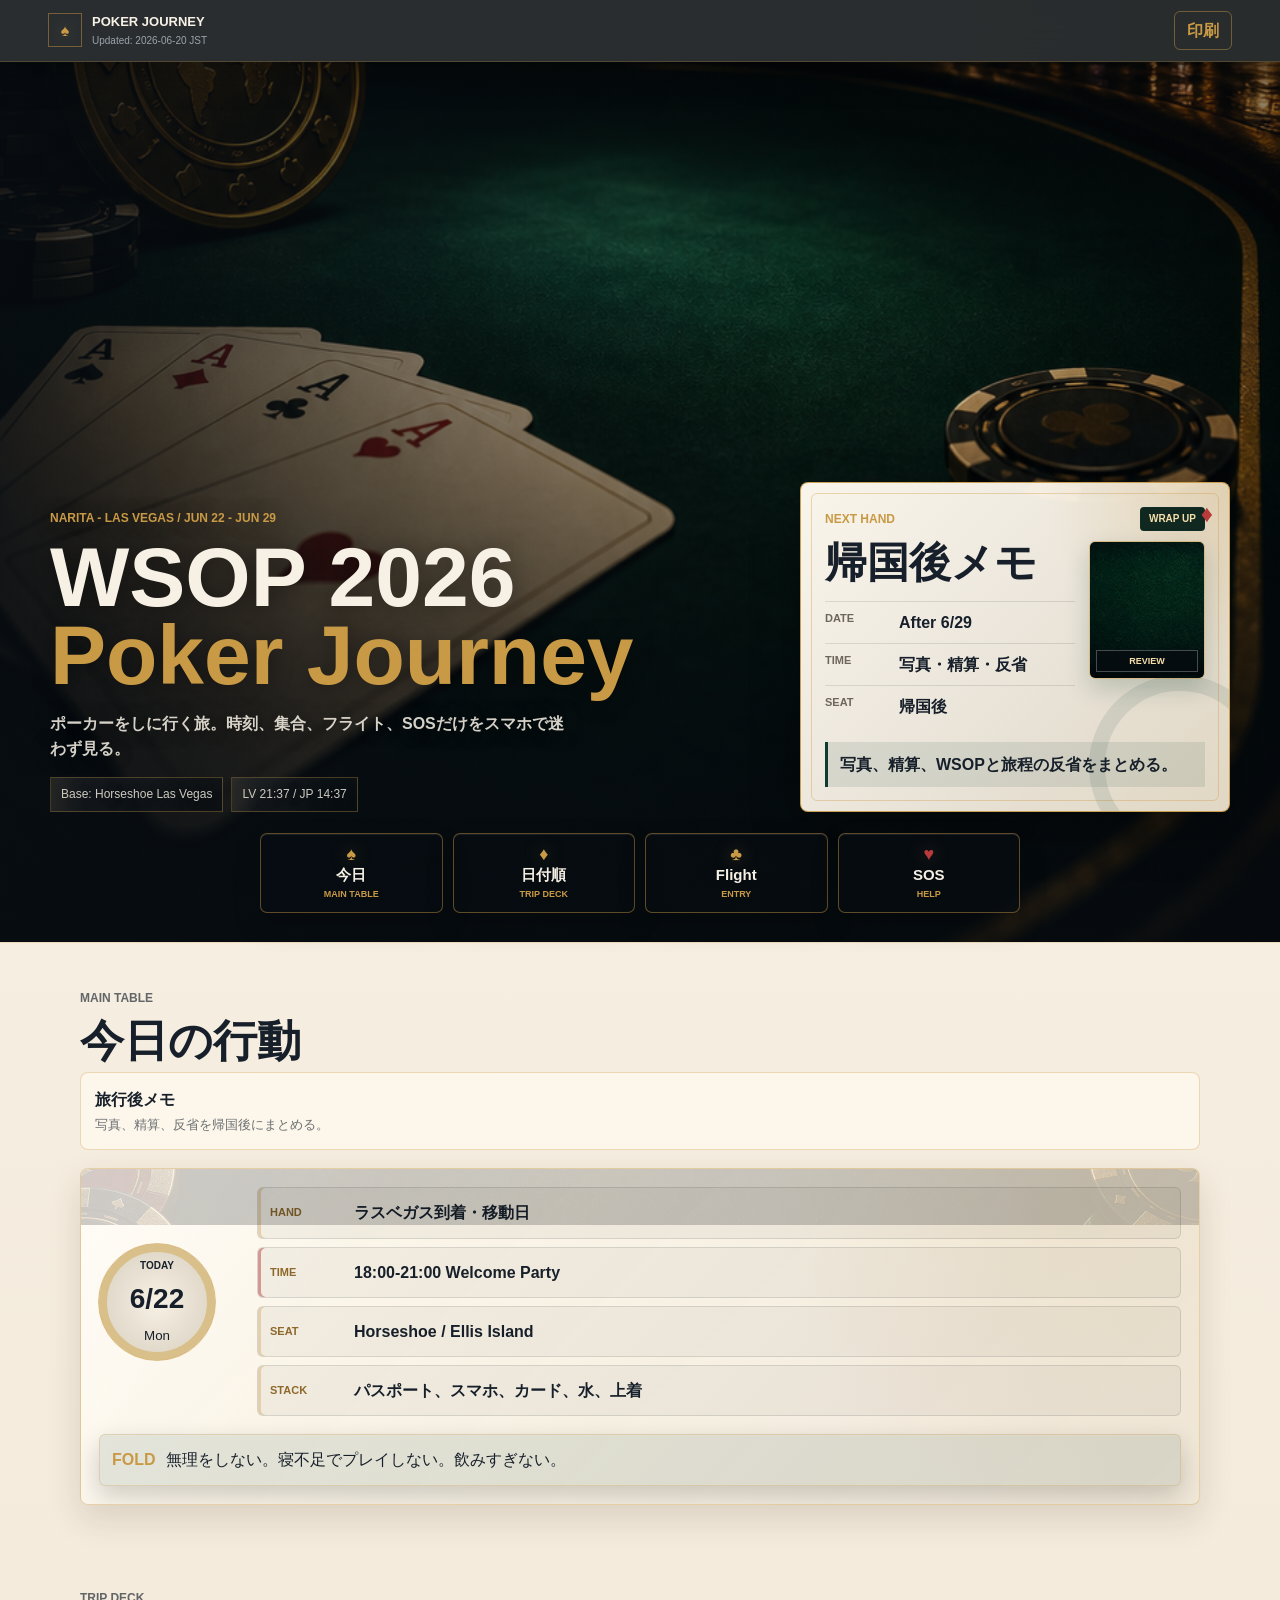
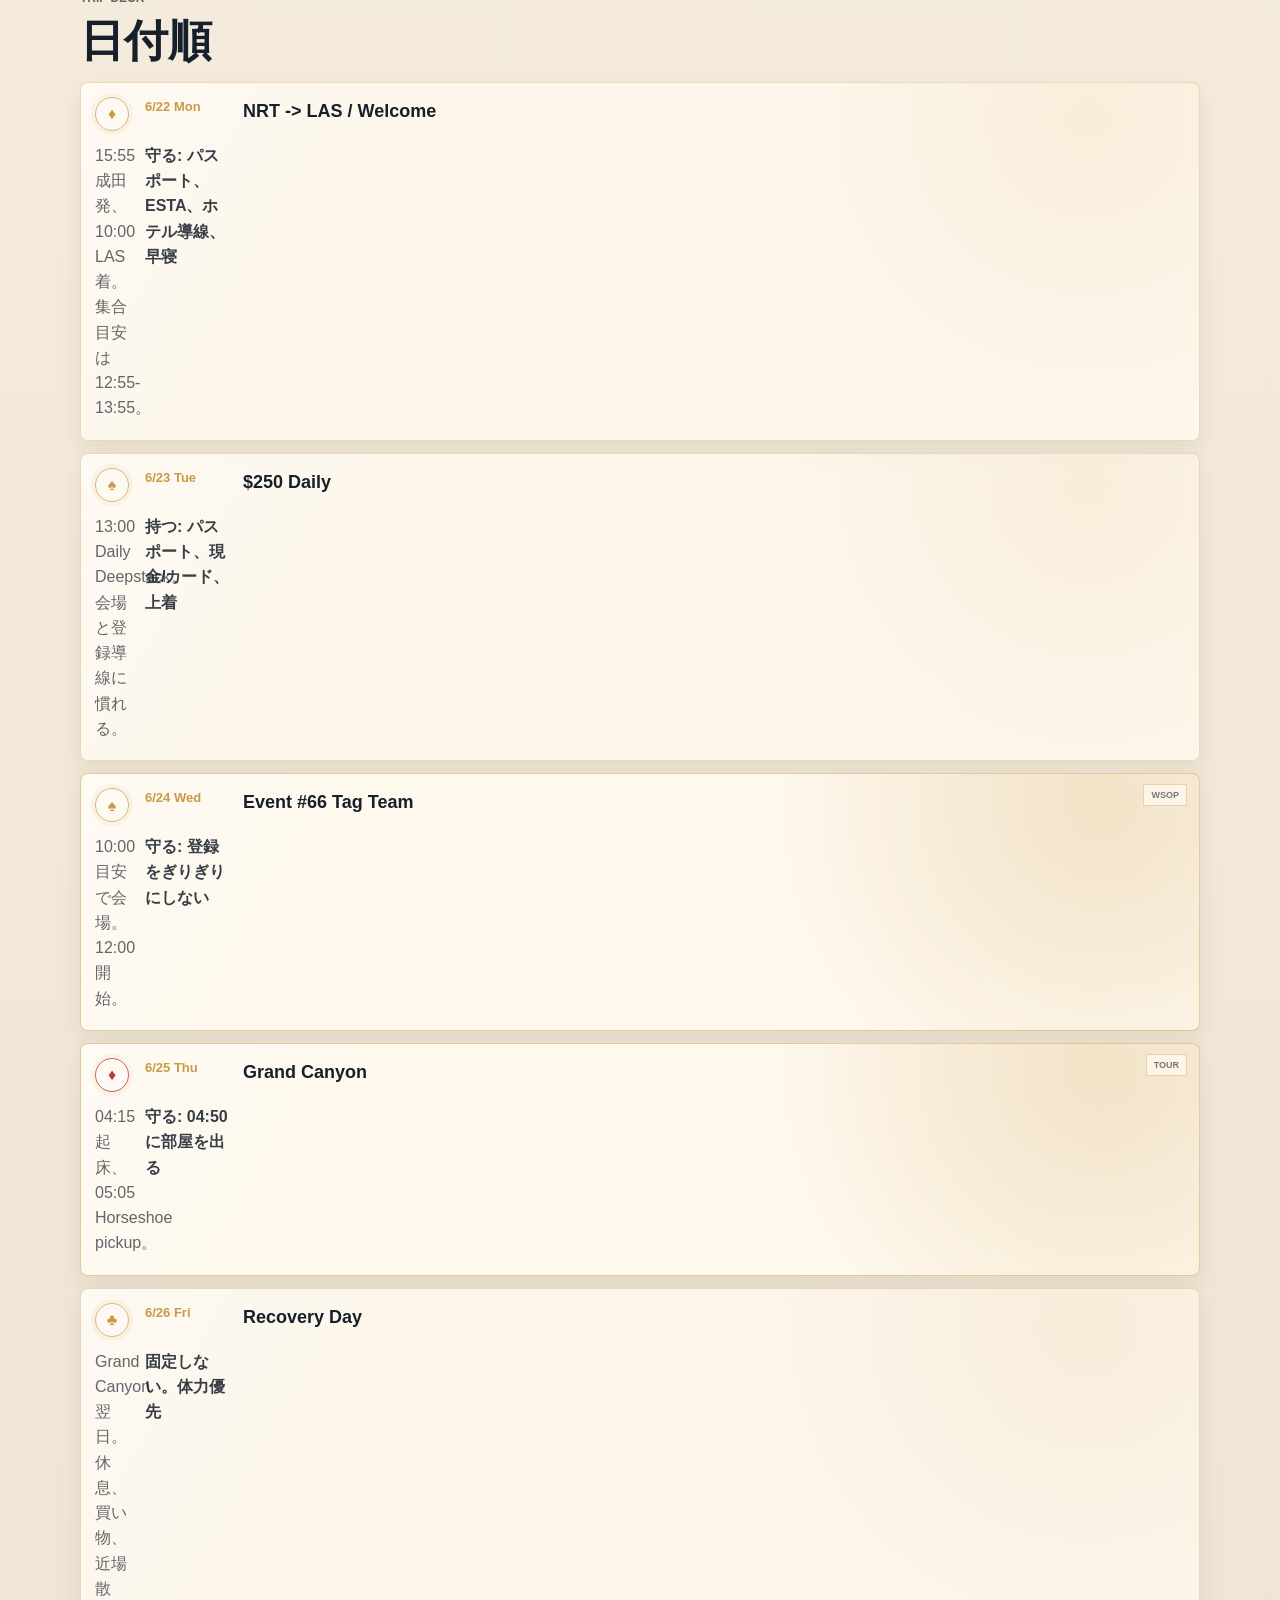
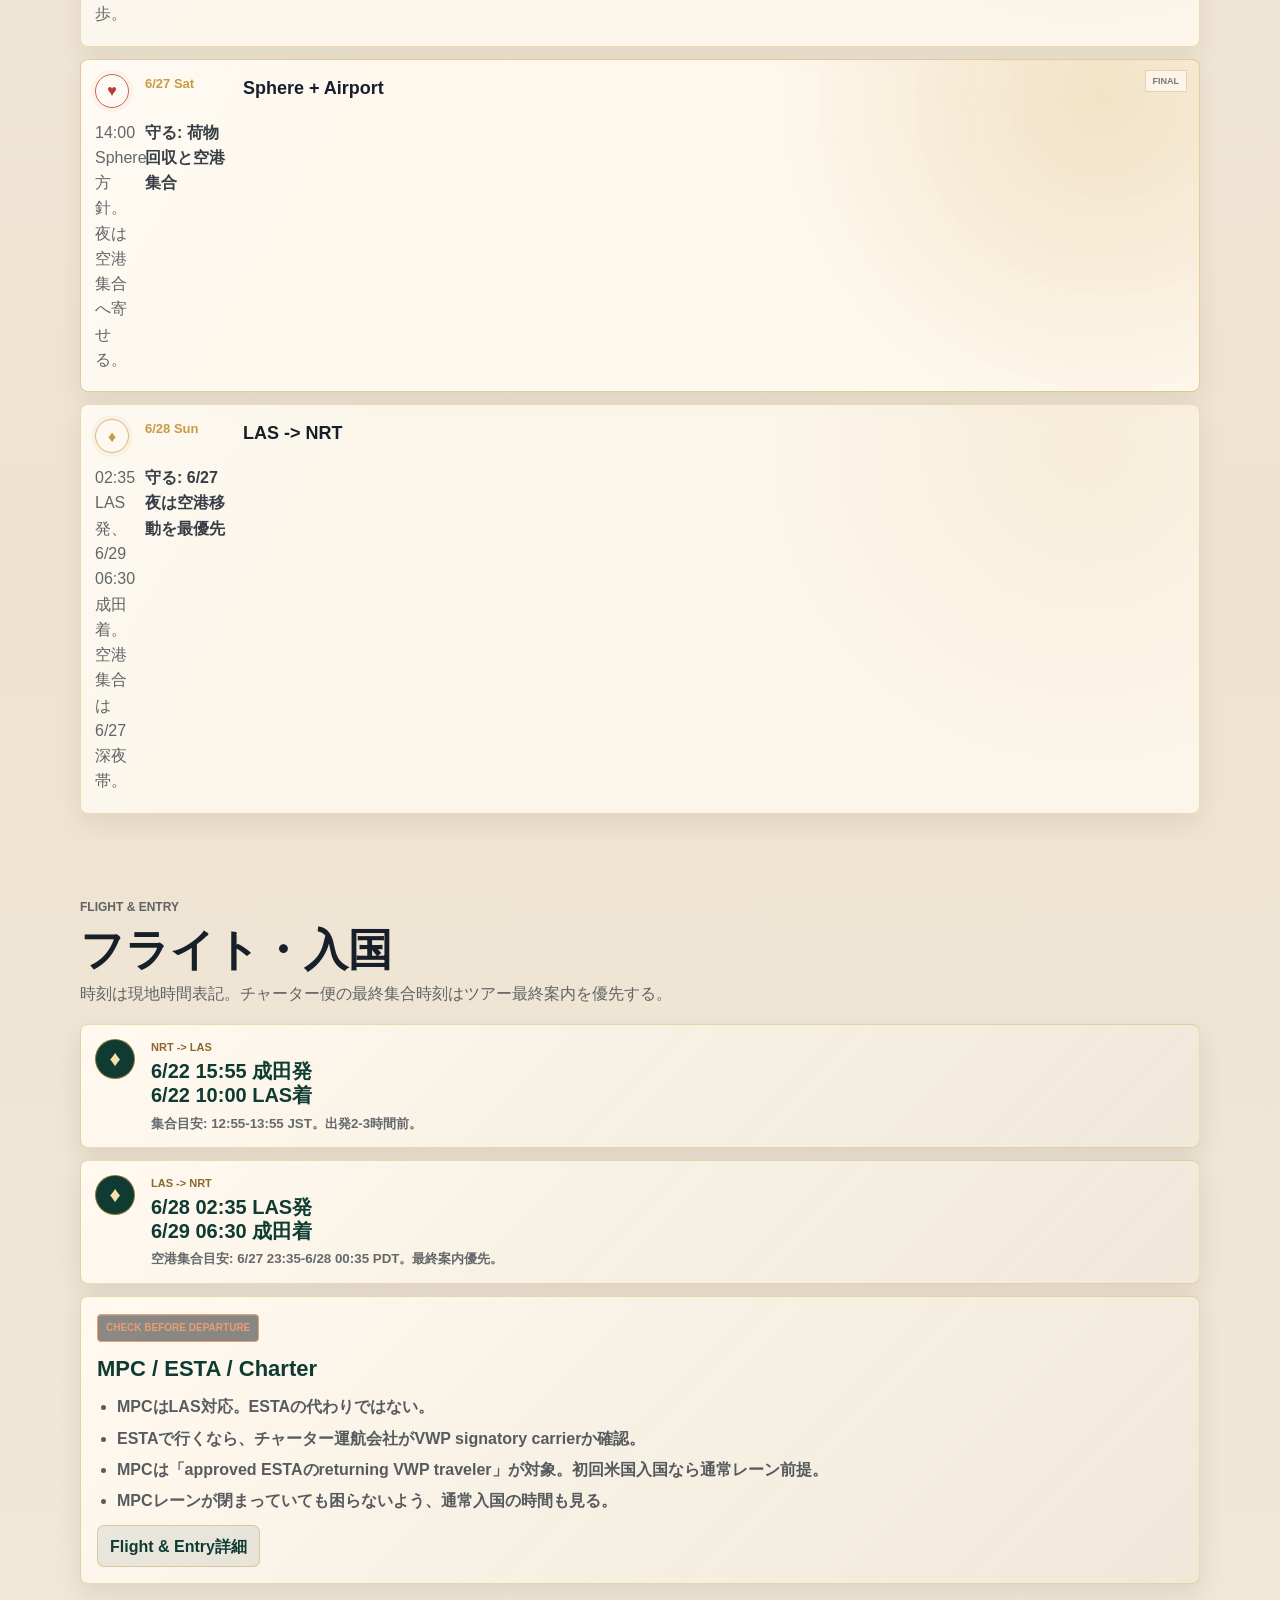
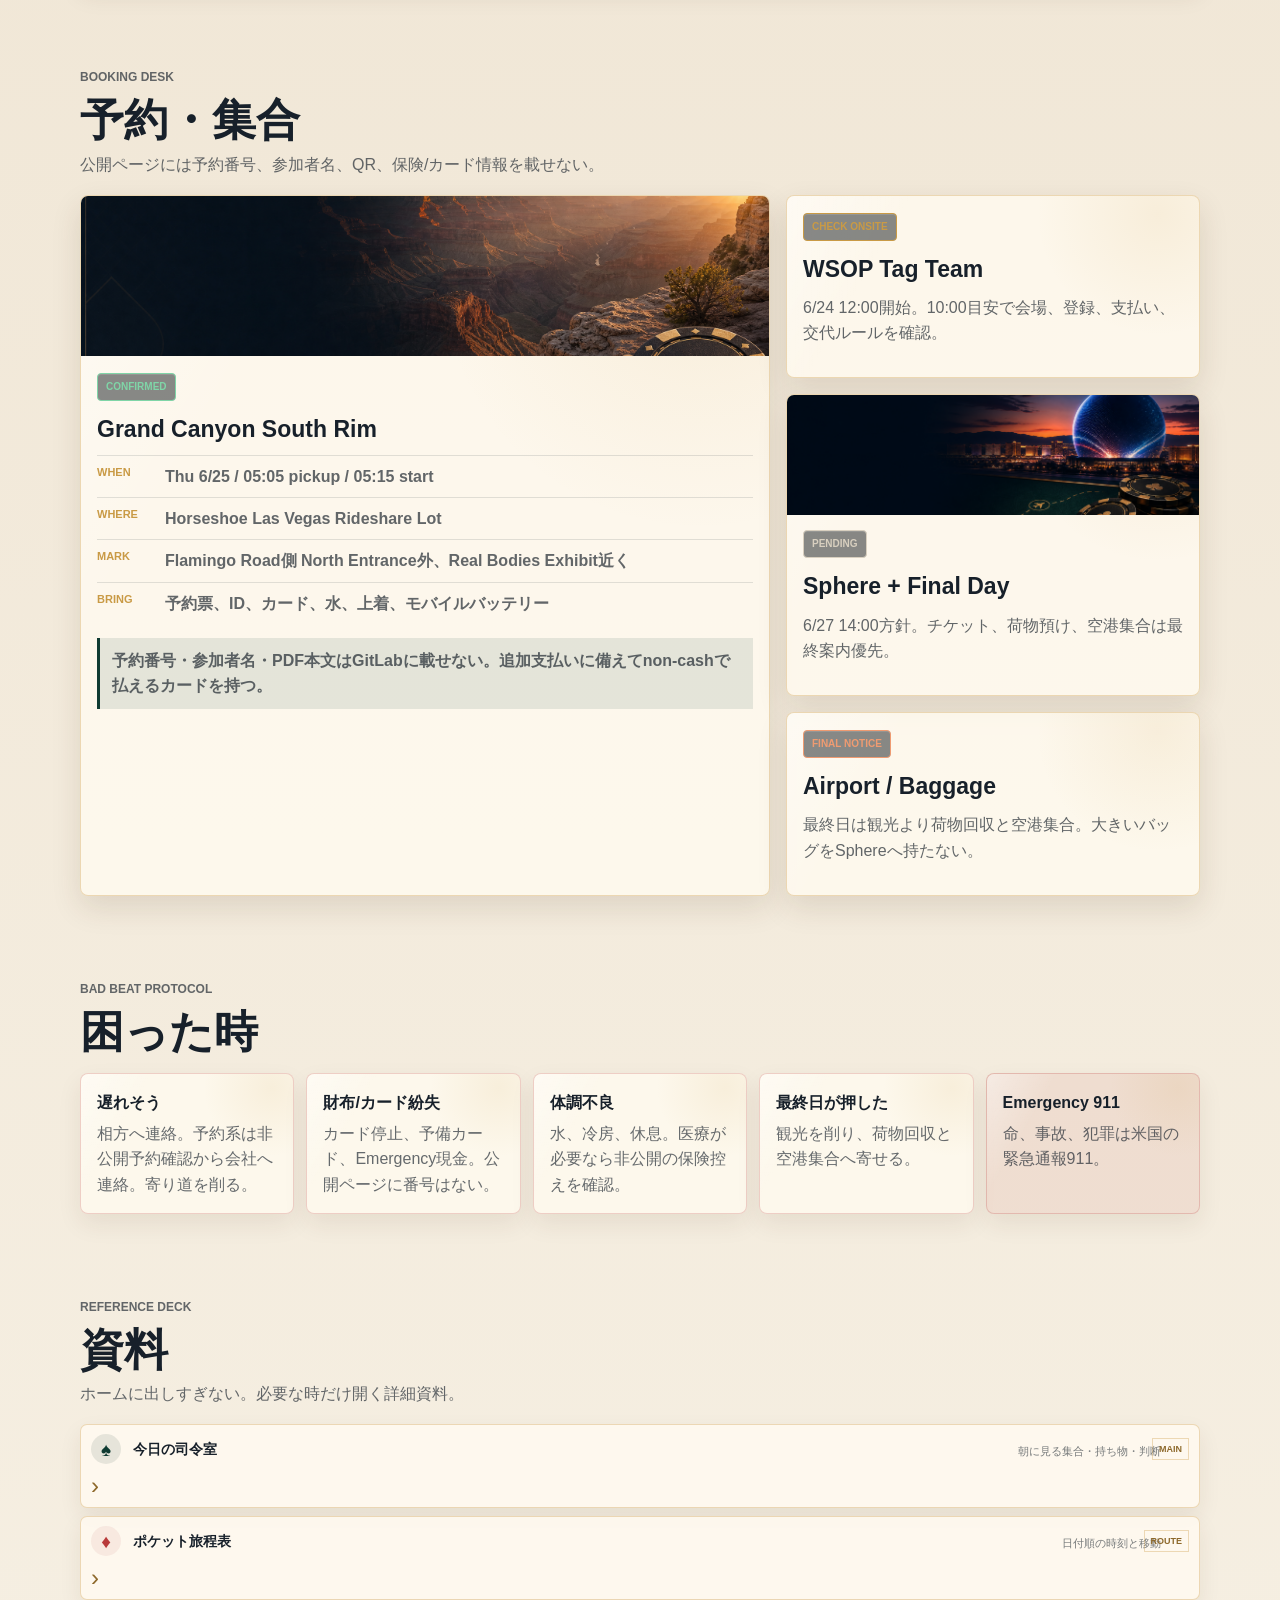
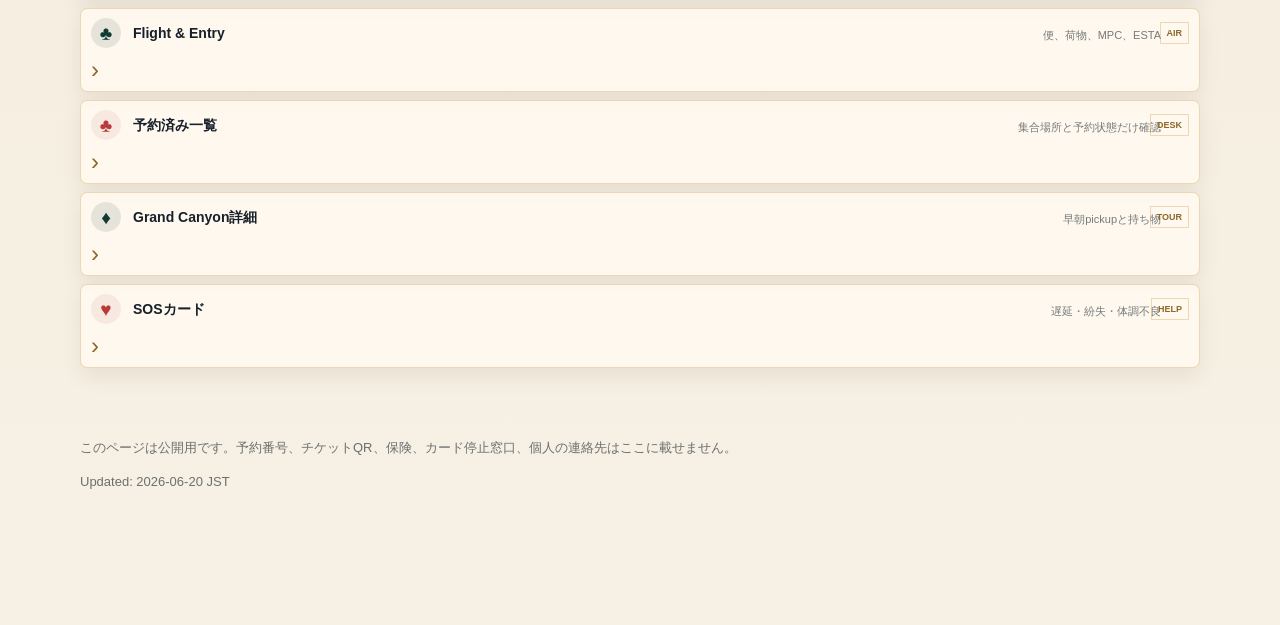
==== commit 680196c0: "Add flight entry flow and simplify mobile deck" ====
--- a/index.html
+++ b/index.html
@@ -31,9 +31,9 @@
         <div class="hero-shade"></div>
         <div class="hero-grid">
           <div class="hero-copy">
-            <p class="kicker">LAS VEGAS / JUN 22 - JUN 27</p>
+            <p class="kicker">NARITA - LAS VEGAS / JUN 22 - JUN 29</p>
             <h1>WSOP 2026<br><span>Poker Journey</span></h1>
-            <p class="hero-lead">ポーカーをしに行く6日間。時刻、集合、持ち物、SOSだけをスマホで迷わず見る。</p>
+            <p class="hero-lead">ポーカーをしに行く旅。時刻、集合、フライト、SOSだけをスマホで迷わず見る。</p>
             <div class="hero-meta poker-controls" aria-label="旅の基本情報">
               <span>Base: Horseshoe Las Vegas</span>
               <span data-time-summary>LV --:-- / JP --:--</span>
@@ -68,28 +68,10 @@
 
       <nav class="hero-actions" aria-label="主要セクション">
         <a href="#today"><span aria-hidden="true">♠</span><b>今日</b><small>MAIN TABLE</small></a>
-        <a href="#itinerary"><span aria-hidden="true">♦</span><b>旅程</b><small>SCHEDULE</small></a>
-        <a href="#bookings"><span aria-hidden="true">♣</span><b>予約</b><small>DESK</small></a>
+        <a href="#itinerary"><span aria-hidden="true">♦</span><b>日付順</b><small>TRIP DECK</small></a>
+        <a href="#flight"><span aria-hidden="true">♣</span><b>Flight</b><small>ENTRY</small></a>
         <a class="danger" href="#sos"><span aria-hidden="true">♥</span><b>SOS</b><small>HELP</small></a>
       </nav>
-
-      <section class="section library-section" id="library" aria-labelledby="library-title">
-        <div class="section-head compact">
-          <p class="eyebrow">POKER JOURNEY FILES</p>
-          <h2 id="library-title">REFERENCE DECK</h2>
-          <p>必要な時だけ開く。現地の基本操作はこのトップで完結させる。</p>
-        </div>
-        <div class="library-grid">
-          <a href="docs/reader.html?doc=today-command.md"><span aria-hidden="true">♠</span><b>今日の司令室</b><small>朝に見る集合・持ち物・判断</small><em>MAIN</em></a>
-          <a href="docs/reader.html?doc=pocket-itinerary.md"><span aria-hidden="true">♦</span><b>ポケット旅程表</b><small>6日間の時刻と移動を確認</small><em>ROUTE</em></a>
-          <a href="docs/reader.html?doc=confirmed-bookings.md"><span aria-hidden="true">♣</span><b>予約済み一覧</b><small>集合場所と予約状態だけ確認</small><em>DESK</em></a>
-          <a href="docs/reader.html?doc=grand-canyon.md"><span aria-hidden="true">♦</span><b>Grand Canyon詳細</b><small>早朝pickupと持ち物の確認</small><em>TOUR</em></a>
-          <a href="docs/reader.html?doc=tag-team-registration.md"><span aria-hidden="true">♠</span><b>Tag Team登録</b><small>WSOP会場で迷わないための手順</small><em>WSOP</em></a>
-          <a href="docs/reader.html?doc=final-day-sphere.md"><span aria-hidden="true">♥</span><b>最終日Sphere</b><small>荷物回収と空港集合を優先</small><em>FINAL</em></a>
-          <a href="docs/reader.html?doc=sos-quick-card.md"><span aria-hidden="true">♥</span><b>SOSカード</b><small>遅延・紛失・体調不良の初動</small><em>HELP</em></a>
-          <a href="docs/reader.html?doc=daily-money-card.md"><span aria-hidden="true">♣</span><b>財布ルール</b><small>現金・カード・使いすぎ防止</small><em>CASH</em></a>
-        </div>
-      </section>
 
       <section class="section today-section" id="today" aria-labelledby="today-title">
         <div class="section-head">
@@ -111,16 +93,54 @@
 
       <section class="section" id="itinerary" aria-labelledby="itinerary-title">
         <div class="section-head compact">
-          <p class="eyebrow">TOURNAMENT SCHEDULE</p>
-          <h2 id="itinerary-title">旅程</h2>
+          <p class="eyebrow">TRIP DECK</p>
+          <h2 id="itinerary-title">日付順</h2>
         </div>
         <div class="timeline" aria-label="6日間の旅程">
-          <article data-trip-date="2026-06-22"><div class="dot" aria-hidden="true">♣</div><time>6/22 Mon</time><h3>Arrival / Welcome</h3><p>Horseshoeへ移動。18:00-21:00 Ellis Island。</p><b>守る: 水、ホテル導線、早寝</b></article>
+          <article data-trip-date="2026-06-22"><div class="dot" aria-hidden="true">♦</div><time>6/22 Mon</time><h3>NRT -> LAS / Welcome</h3><p>15:55成田発、10:00 LAS着。集合目安は12:55-13:55。</p><b>守る: パスポート、ESTA、ホテル導線、早寝</b></article>
           <article data-trip-date="2026-06-23"><div class="dot" aria-hidden="true">♠</div><time>6/23 Tue</time><h3>$250 Daily</h3><p>13:00 Daily Deepstack。会場と登録導線に慣れる。</p><b>持つ: パスポート、現金/カード、上着</b></article>
           <article data-trip-date="2026-06-24"><div class="dot" aria-hidden="true">♠</div><time>6/24 Wed</time><h3>Event #66 Tag Team</h3><p>10:00目安で会場。12:00開始。</p><b>守る: 登録をぎりぎりにしない</b></article>
           <article data-trip-date="2026-06-25"><div class="dot red" aria-hidden="true">♦</div><time>6/25 Thu</time><h3>Grand Canyon</h3><p>04:15起床、05:05 Horseshoe pickup。</p><b>守る: 04:50に部屋を出る</b></article>
           <article data-trip-date="2026-06-26"><div class="dot" aria-hidden="true">♣</div><time>6/26 Fri</time><h3>Recovery Day</h3><p>Grand Canyon翌日。休息、買い物、近場散歩。</p><b>固定しない。体力優先</b></article>
           <article data-trip-date="2026-06-27"><div class="dot heart" aria-hidden="true">♥</div><time>6/27 Sat</time><h3>Sphere + Airport</h3><p>14:00 Sphere方針。夜は空港集合へ寄せる。</p><b>守る: 荷物回収と空港集合</b></article>
+          <article data-trip-date="2026-06-28"><div class="dot" aria-hidden="true">♦</div><time>6/28 Sun</time><h3>LAS -> NRT</h3><p>02:35 LAS発、6/29 06:30成田着。空港集合は6/27深夜帯。</p><b>守る: 6/27夜は空港移動を最優先</b></article>
+        </div>
+      </section>
+
+      <section class="section flight-section" id="flight" aria-labelledby="flight-title">
+        <div class="section-head compact">
+          <p class="eyebrow">FLIGHT & ENTRY</p>
+          <h2 id="flight-title">フライト・入国</h2>
+          <p>時刻は現地時間表記。チャーター便の最終集合時刻はツアー最終案内を優先する。</p>
+        </div>
+        <div class="flight-grid">
+          <article class="flight-card">
+            <span aria-hidden="true">♦</span>
+            <div>
+              <p>NRT -> LAS</p>
+              <h3>6/22 15:55 成田発<br>6/22 10:00 LAS着</h3>
+              <small>集合目安: 12:55-13:55 JST。出発2-3時間前。</small>
+            </div>
+          </article>
+          <article class="flight-card">
+            <span aria-hidden="true">♦</span>
+            <div>
+              <p>LAS -> NRT</p>
+              <h3>6/28 02:35 LAS発<br>6/29 06:30 成田着</h3>
+              <small>空港集合目安: 6/27 23:35-6/28 00:35 PDT。最終案内優先。</small>
+            </div>
+          </article>
+          <article class="entry-card">
+            <span class="status notice">CHECK BEFORE DEPARTURE</span>
+            <h3>MPC / ESTA / Charter</h3>
+            <ul>
+              <li>MPCはLAS対応。ESTAの代わりではない。</li>
+              <li>ESTAで行くなら、チャーター運航会社がVWP signatory carrierか確認。</li>
+              <li>MPCは「approved ESTAのreturning VWP traveler」が対象。初回米国入国なら通常レーン前提。</li>
+              <li>MPCレーンが閉まっていても困らないよう、通常入国の時間も見る。</li>
+            </ul>
+            <a href="docs/reader.html?doc=flight-baggage.md">Flight & Entry詳細</a>
+          </article>
         </div>
       </section>
 
@@ -180,12 +200,28 @@
           <article class="emergency"><span>Emergency 911</span><p>命、事故、犯罪は米国の緊急通報911。</p></article>
         </div>
       </section>
+
+      <section class="section library-section" id="library" aria-labelledby="library-title">
+        <div class="section-head compact">
+          <p class="eyebrow">REFERENCE DECK</p>
+          <h2 id="library-title">資料</h2>
+          <p>ホームに出しすぎない。必要な時だけ開く詳細資料。</p>
+        </div>
+        <div class="library-grid">
+          <a href="docs/reader.html?doc=today-command.md"><span aria-hidden="true">♠</span><b>今日の司令室</b><small>朝に見る集合・持ち物・判断</small><em>MAIN</em></a>
+          <a href="docs/reader.html?doc=pocket-itinerary.md"><span aria-hidden="true">♦</span><b>ポケット旅程表</b><small>日付順の時刻と移動</small><em>ROUTE</em></a>
+          <a href="docs/reader.html?doc=flight-baggage.md"><span aria-hidden="true">♣</span><b>Flight & Entry</b><small>便、荷物、MPC、ESTA</small><em>AIR</em></a>
+          <a href="docs/reader.html?doc=confirmed-bookings.md"><span aria-hidden="true">♣</span><b>予約済み一覧</b><small>集合場所と予約状態だけ確認</small><em>DESK</em></a>
+          <a href="docs/reader.html?doc=grand-canyon.md"><span aria-hidden="true">♦</span><b>Grand Canyon詳細</b><small>早朝pickupと持ち物</small><em>TOUR</em></a>
+          <a href="docs/reader.html?doc=sos-quick-card.md"><span aria-hidden="true">♥</span><b>SOSカード</b><small>遅延・紛失・体調不良</small><em>HELP</em></a>
+        </div>
+      </section>
     </main>
 
     <nav class="mobile-dock" aria-label="スマホ下部ナビ">
       <a href="#today"><span aria-hidden="true">♠</span><b>今日</b><small>MAIN</small></a>
-      <a href="#itinerary"><span aria-hidden="true">♦</span><b>旅程</b><small>ROUTE</small></a>
-      <a href="#bookings"><span aria-hidden="true">♣</span><b>予約</b><small>DESK</small></a>
+      <a href="#itinerary"><span aria-hidden="true">♦</span><b>日付順</b><small>ROUTE</small></a>
+      <a href="#flight"><span aria-hidden="true">♣</span><b>Flight</b><small>ENTRY</small></a>
       <a class="danger" href="#sos"><span aria-hidden="true">♥</span><b>SOS</b><small>HELP</small></a>
     </nav>
 
--- a/styles.css
+++ b/styles.css
@@ -101,6 +101,80 @@
 .timeline p { margin-bottom: 5px; color: rgba(23,32,42,.68); }
 .timeline b { color: rgba(23,32,42,.86); }
 .is-trip-today { outline: 2px solid var(--gold); }
+.flight-grid { display: grid; gap: 12px; }
+.flight-card,
+.entry-card {
+  border: 1px solid rgba(201,154,69,.34);
+  border-radius: 8px;
+  background:
+    linear-gradient(135deg, rgba(255,250,240,.96), rgba(239,231,216,.9)),
+    var(--ivory);
+  box-shadow: 0 10px 24px rgba(62,43,18,.1);
+}
+.flight-card {
+  display: grid;
+  grid-template-columns: 44px minmax(0, 1fr);
+  gap: 12px;
+  align-items: start;
+  padding: 14px;
+}
+.flight-card > span {
+  display: grid;
+  place-items: center;
+  width: 40px;
+  height: 40px;
+  border: 1px solid rgba(201,154,69,.62);
+  border-radius: 50%;
+  background: var(--felt);
+  color: #f6dfaa;
+  font-size: 22px;
+}
+.flight-card p {
+  margin: 0 0 4px;
+  color: #8d682a;
+  font-size: 11px;
+  font-weight: 900;
+}
+.flight-card h3 {
+  margin: 0 0 6px;
+  color: var(--felt);
+  font-size: 20px;
+  line-height: 1.18;
+}
+.flight-card small {
+  display: block;
+  color: rgba(23,32,42,.66);
+  font-weight: 800;
+  line-height: 1.45;
+}
+.entry-card {
+  padding: 16px;
+}
+.entry-card h3 {
+  margin-bottom: 8px;
+  color: var(--felt);
+  font-size: 22px;
+}
+.entry-card ul {
+  margin: 0;
+  padding-left: 20px;
+  color: rgba(23,32,42,.72);
+  font-weight: 750;
+}
+.entry-card li + li { margin-top: 6px; }
+.entry-card a {
+  display: inline-flex;
+  min-height: 42px;
+  align-items: center;
+  margin-top: 12px;
+  padding: 0 12px;
+  border: 1px solid rgba(201,154,69,.42);
+  border-radius: 7px;
+  background: rgba(15,59,50,.08);
+  color: var(--felt);
+  font-weight: 900;
+  text-decoration: none;
+}
 .booking-grid { display: grid; gap: 16px; }
 .booking-card { overflow: hidden; border: 1px solid rgba(201,154,69,.34); background: rgba(255,250,240,.82); color: var(--ink); border-radius: 8px; box-shadow: 0 12px 30px rgba(62,43,18,.12); }
 .booking-card img { width: 100%; height: 160px; object-fit: cover; display: block; }
@@ -639,8 +713,25 @@
   .mobile-dock b { font-size: 12px; line-height: 1.08; }
   .mobile-dock small { display: none; }
   .timeline article {
+    scroll-snap-align: start;
+    flex: 0 0 min(82vw, 310px);
     grid-template-columns: 30px minmax(0, 1fr);
     gap: 8px;
+    min-height: 168px;
+  }
+  .timeline {
+    display: flex;
+    width: 100%;
+    max-width: 100%;
+    gap: 10px;
+    overflow-x: auto;
+    overscroll-behavior-x: contain;
+    padding: 2px 4px 10px 0;
+    scroll-snap-type: x mandatory;
+    scrollbar-width: none;
+  }
+  .timeline::-webkit-scrollbar {
+    display: none;
   }
   .timeline time,
   .timeline h3,
@@ -650,6 +741,29 @@
   }
   .timeline h3 {
     overflow-wrap: anywhere;
+  }
+  .flight-card {
+    grid-template-columns: 38px minmax(0, 1fr);
+    padding: 12px;
+  }
+  .flight-card > span {
+    width: 36px;
+    height: 36px;
+    font-size: 19px;
+  }
+  .flight-card h3 {
+    font-size: 17px;
+  }
+  .entry-card {
+    padding: 13px;
+  }
+  .entry-card h3 {
+    font-size: 19px;
+  }
+  .entry-card ul {
+    padding-left: 18px;
+    font-size: 13px;
+    line-height: 1.55;
   }
   .booking-card img {
     height: 128px;
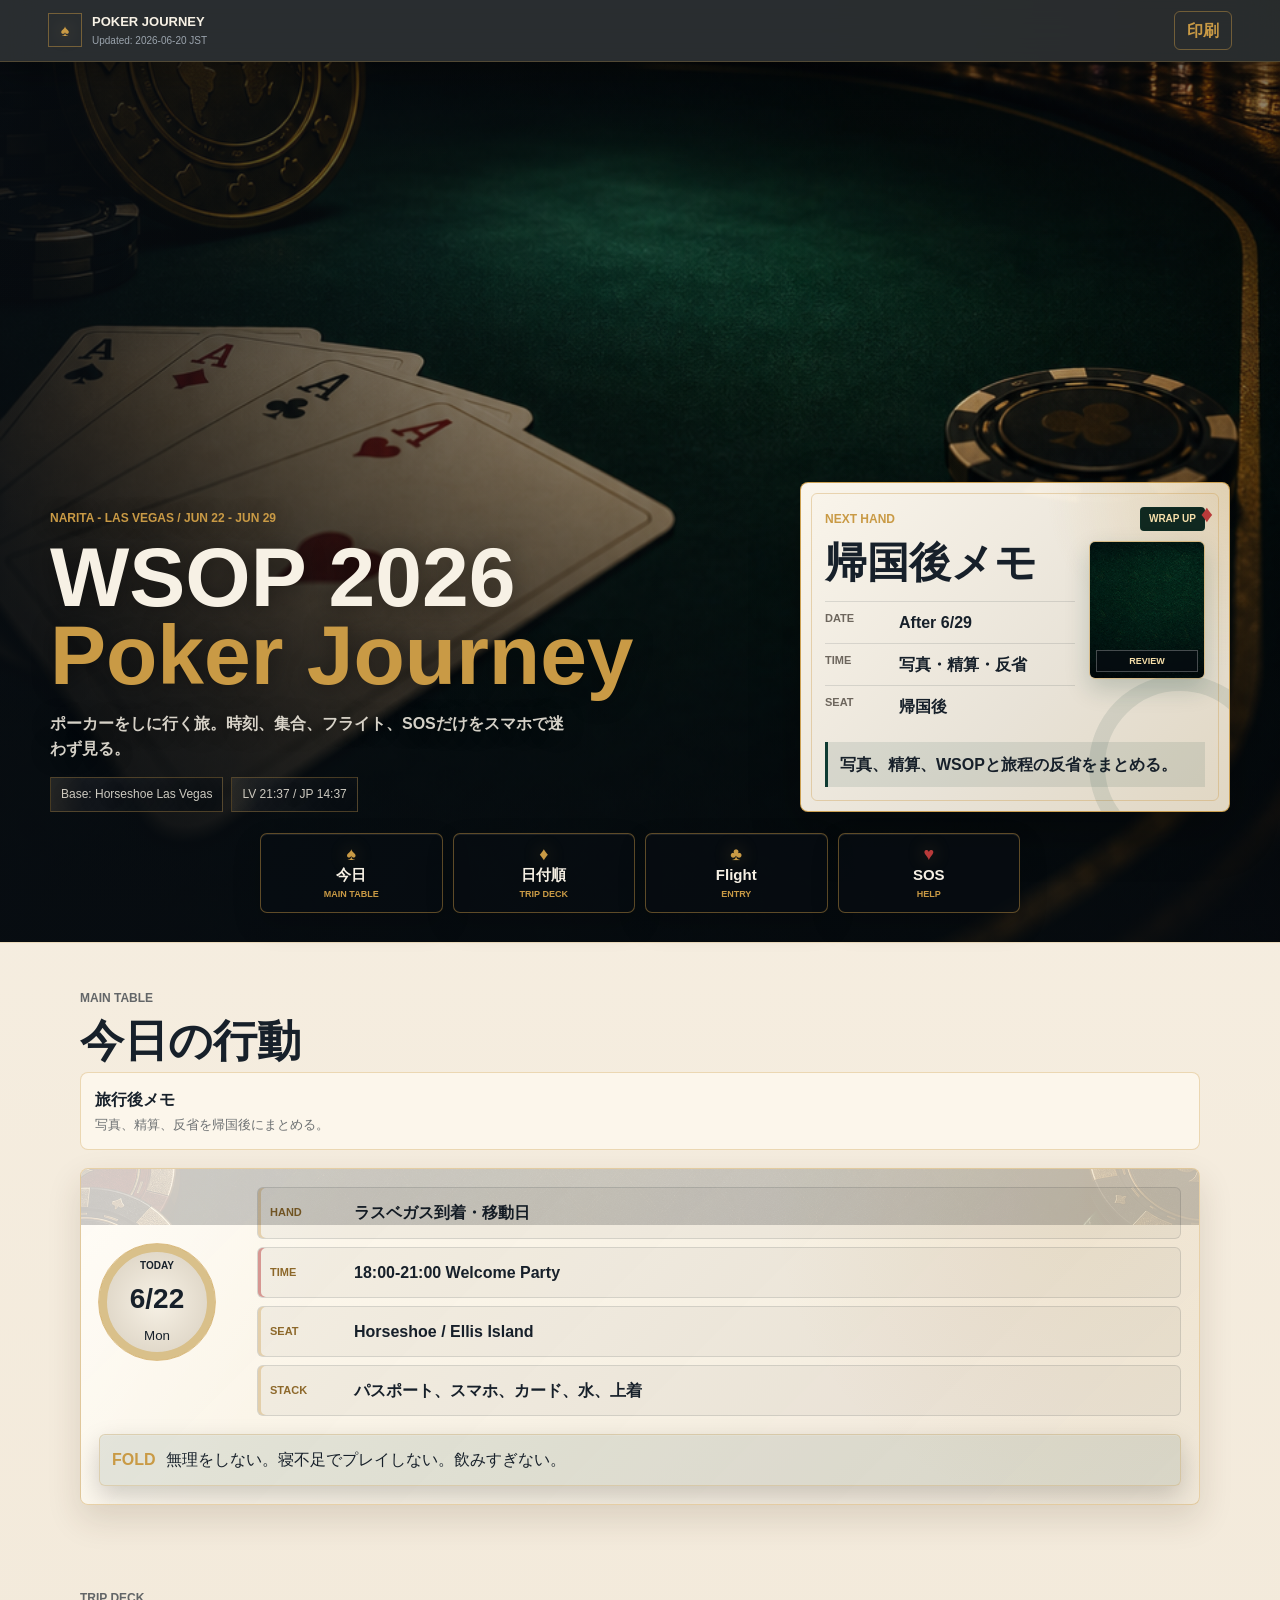
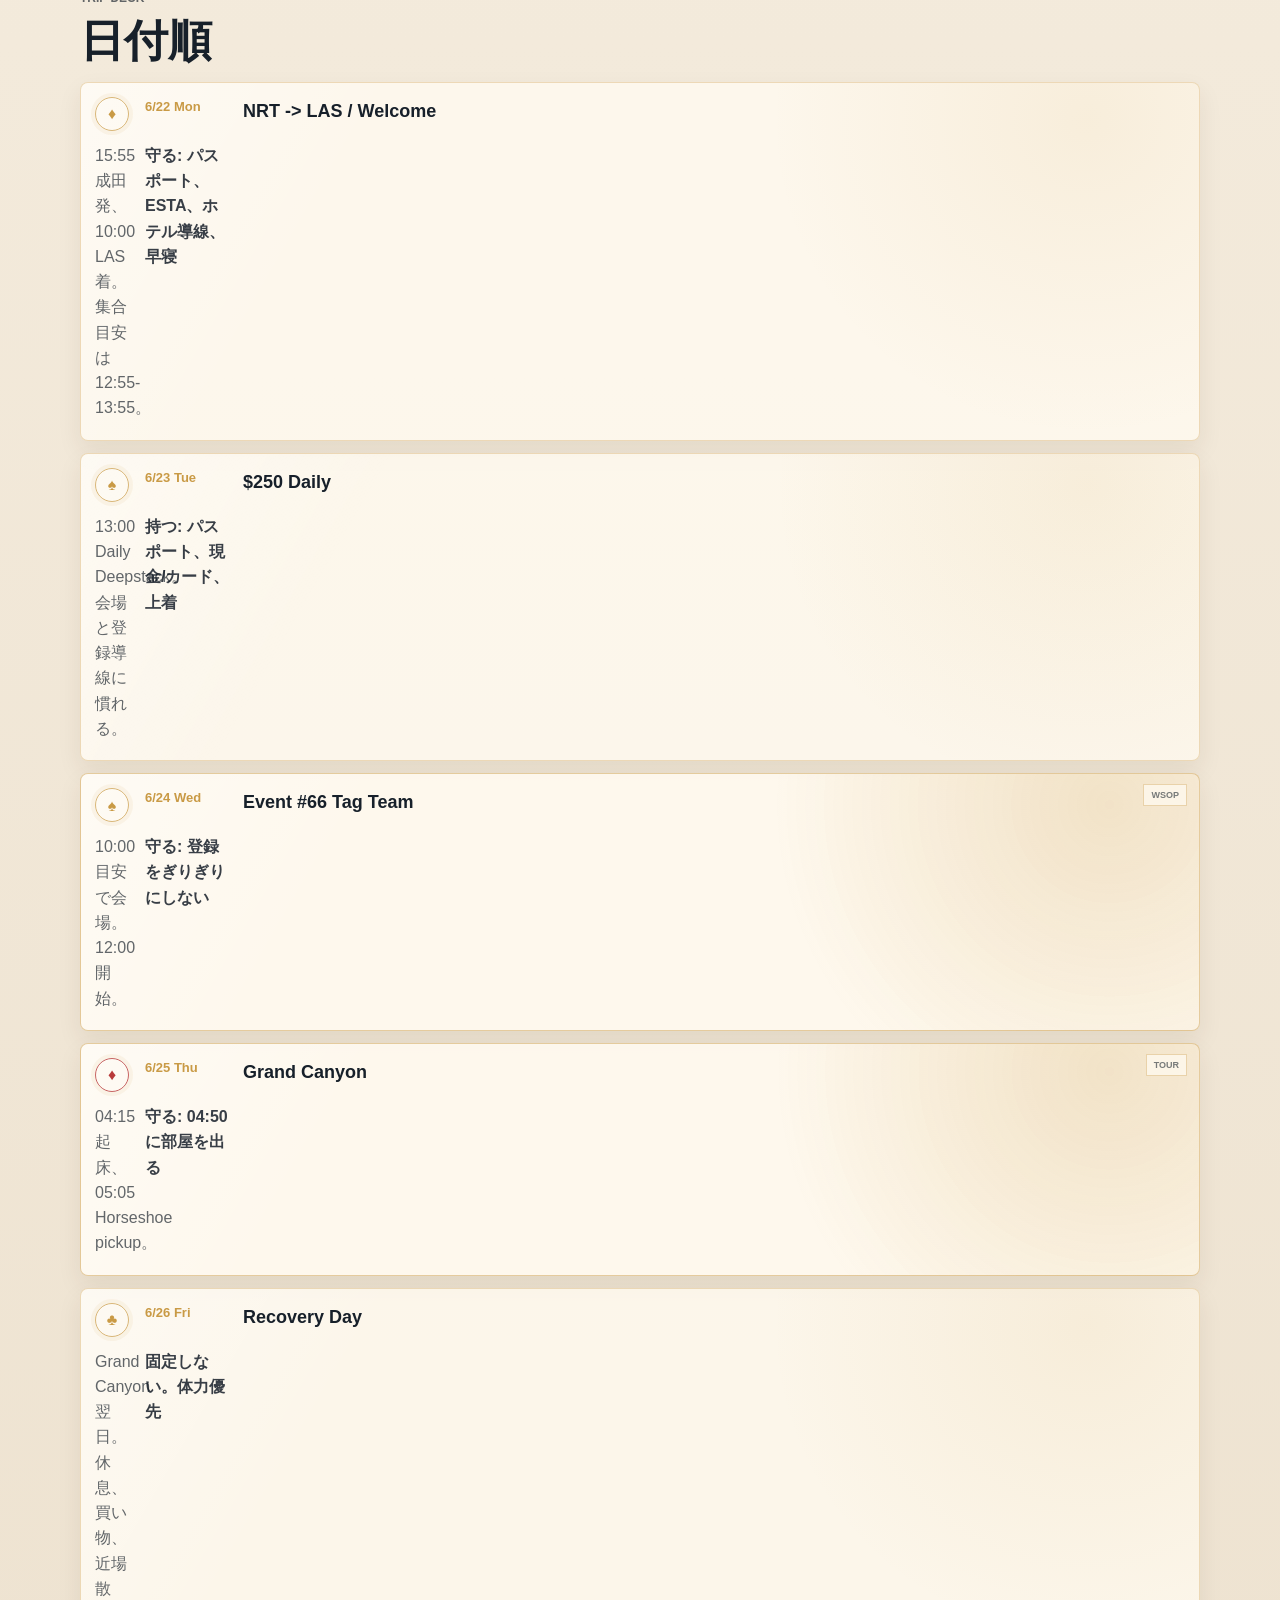
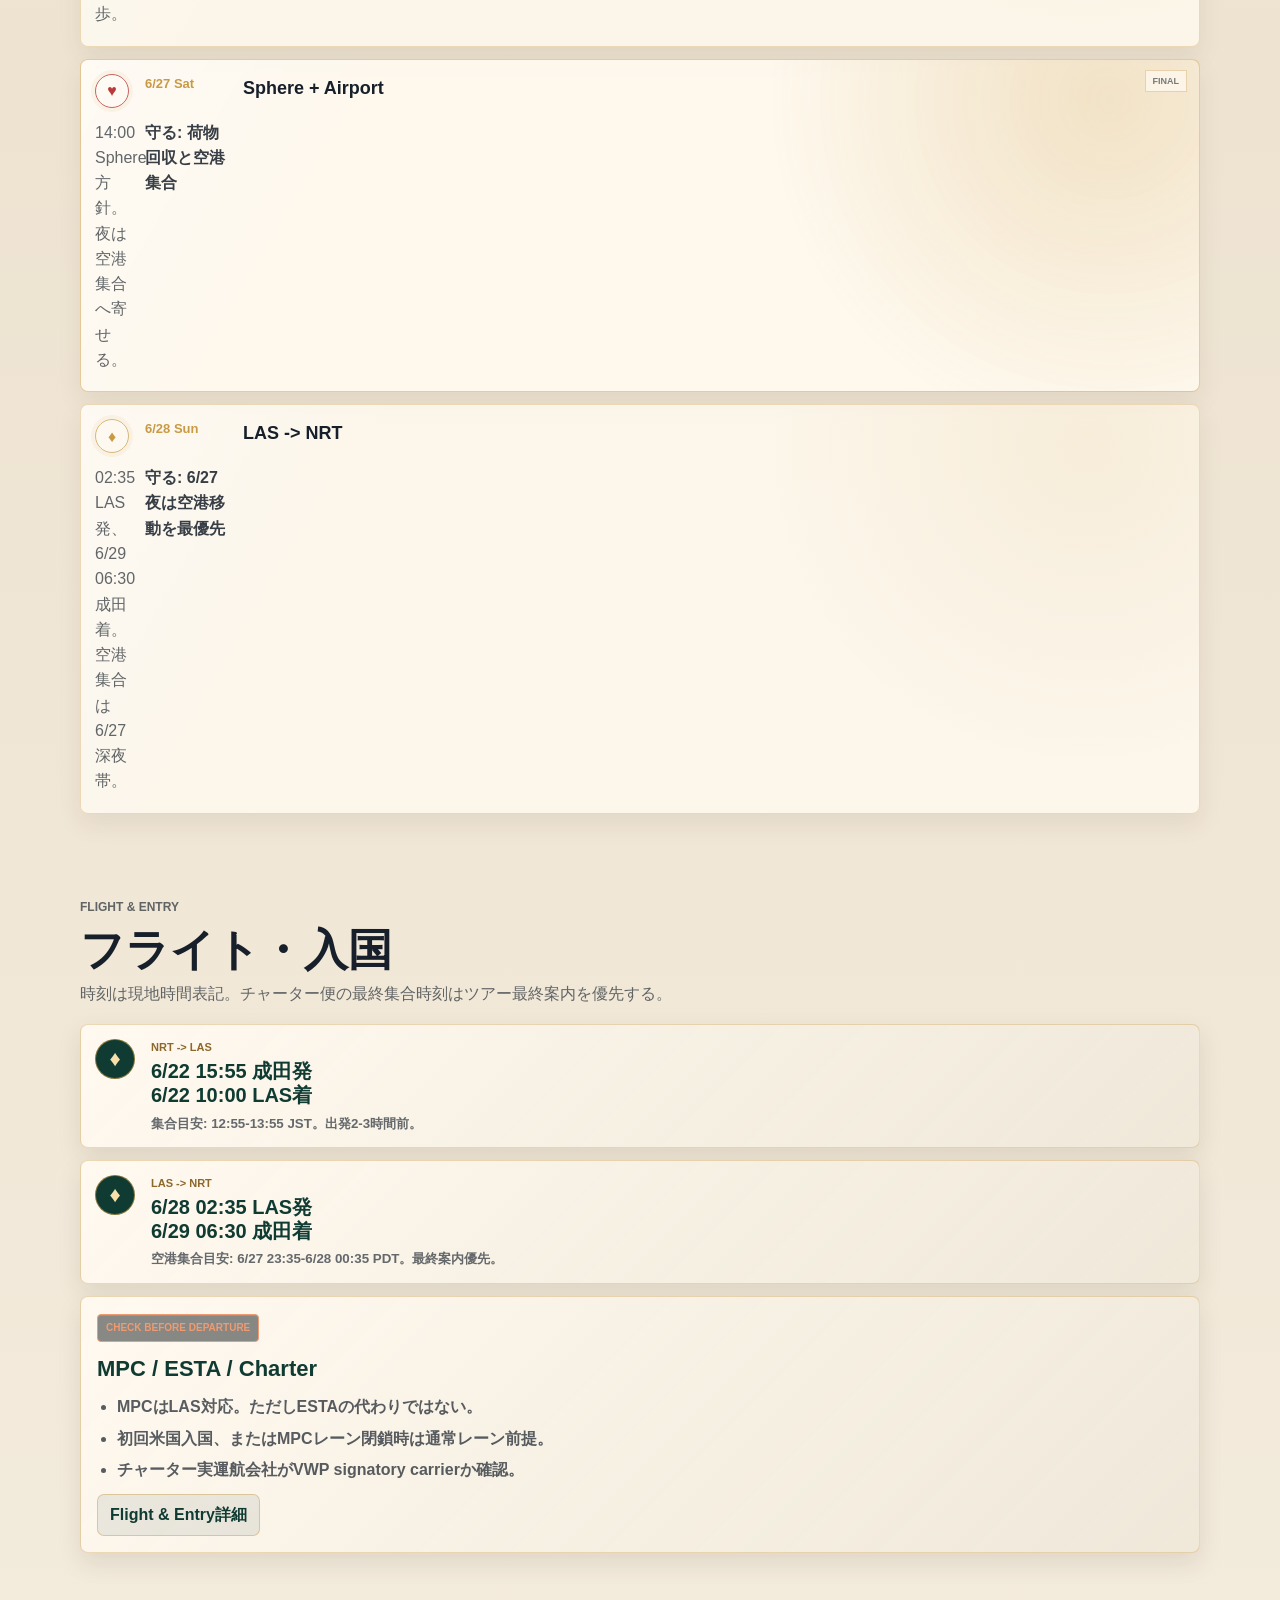
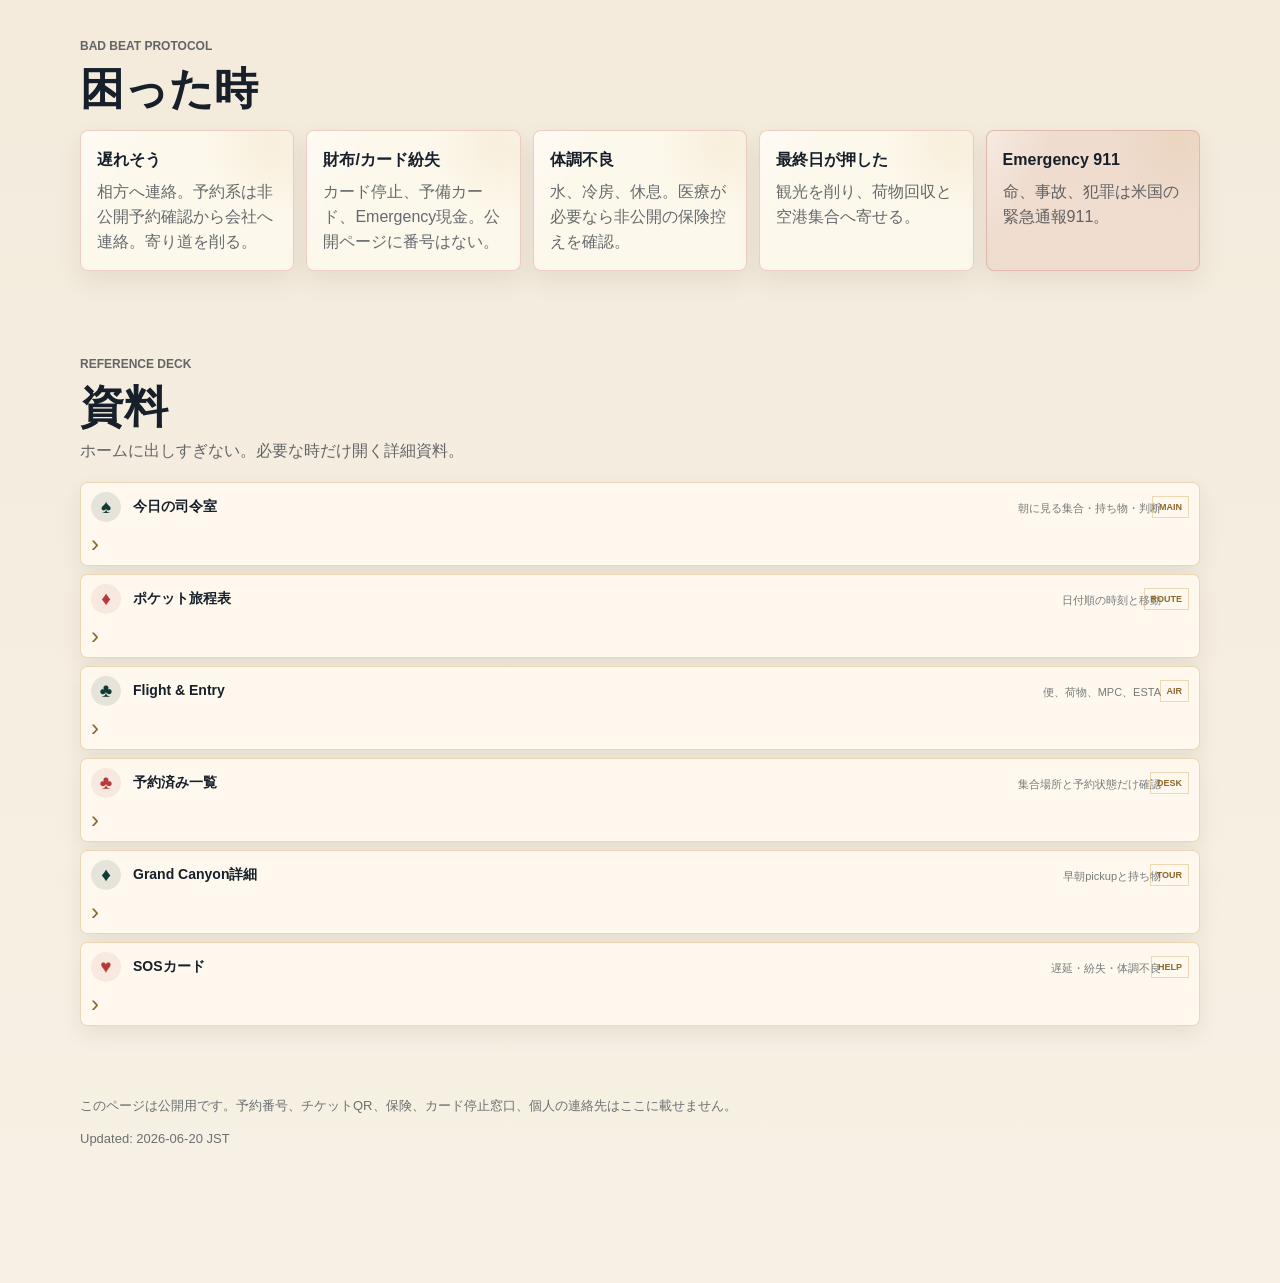
==== commit 9e021ea3: "Tighten mobile home deck" ====
--- a/index.html
+++ b/index.html
@@ -134,55 +134,11 @@
             <span class="status notice">CHECK BEFORE DEPARTURE</span>
             <h3>MPC / ESTA / Charter</h3>
             <ul>
-              <li>MPCはLAS対応。ESTAの代わりではない。</li>
-              <li>ESTAで行くなら、チャーター運航会社がVWP signatory carrierか確認。</li>
-              <li>MPCは「approved ESTAのreturning VWP traveler」が対象。初回米国入国なら通常レーン前提。</li>
-              <li>MPCレーンが閉まっていても困らないよう、通常入国の時間も見る。</li>
+              <li>MPCはLAS対応。ただしESTAの代わりではない。</li>
+              <li>初回米国入国、またはMPCレーン閉鎖時は通常レーン前提。</li>
+              <li>チャーター実運航会社がVWP signatory carrierか確認。</li>
             </ul>
             <a href="docs/reader.html?doc=flight-baggage.md">Flight & Entry詳細</a>
-          </article>
-        </div>
-      </section>
-
-      <section class="section" id="bookings" aria-labelledby="bookings-title">
-        <div class="section-head compact">
-          <p class="eyebrow">BOOKING DESK</p>
-          <h2 id="bookings-title">予約・集合</h2>
-          <p>公開ページには予約番号、参加者名、QR、保険/カード情報を載せない。</p>
-        </div>
-        <div class="booking-grid">
-          <article class="booking-card featured">
-            <img src="assets/generated-grand-canyon-poker-card.png" alt="Grand Canyon South Rim sunrise">
-            <div class="booking-body">
-              <span class="status confirmed">CONFIRMED</span>
-              <h3>Grand Canyon South Rim</h3>
-              <dl>
-                <div><dt>When</dt><dd>Thu 6/25 / 05:05 pickup / 05:15 start</dd></div>
-                <div><dt>Where</dt><dd>Horseshoe Las Vegas Rideshare Lot</dd></div>
-                <div><dt>Mark</dt><dd>Flamingo Road側 North Entrance外、Real Bodies Exhibit近く</dd></div>
-                <div><dt>Bring</dt><dd>予約票、ID、カード、水、上着、モバイルバッテリー</dd></div>
-              </dl>
-              <p class="private-note">予約番号・参加者名・PDF本文はGitLabに載せない。追加支払いに備えてnon-cashで払えるカードを持つ。</p>
-            </div>
-          </article>
-
-          <article class="booking-card compact-card">
-            <span class="status onsite">CHECK ONSITE</span>
-            <h3>WSOP Tag Team</h3>
-            <p>6/24 12:00開始。10:00目安で会場、登録、支払い、交代ルールを確認。</p>
-          </article>
-
-          <article class="booking-card compact-card image-card">
-            <img src="assets/generated-sphere-poker-card.png" alt="Sphere final day visual">
-            <span class="status pending">PENDING</span>
-            <h3>Sphere + Final Day</h3>
-            <p>6/27 14:00方針。チケット、荷物預け、空港集合は最終案内優先。</p>
-          </article>
-
-          <article class="booking-card compact-card">
-            <span class="status notice">FINAL NOTICE</span>
-            <h3>Airport / Baggage</h3>
-            <p>最終日は観光より荷物回収と空港集合。大きいバッグをSphereへ持たない。</p>
           </article>
         </div>
       </section>
--- a/styles.css
+++ b/styles.css
@@ -701,6 +701,9 @@
     color: var(--ink);
     font-size: 12px;
   }
+  .today-card::after {
+    display: none;
+  }
   .mobile-dock {
     padding: 4px 10px calc(4px + env(safe-area-inset-bottom));
     background: rgba(8,13,18,.96);
@@ -764,6 +767,30 @@
     padding-left: 18px;
     font-size: 13px;
     line-height: 1.55;
+  }
+  .sos-grid {
+    gap: 8px;
+  }
+  .sos-grid article {
+    display: grid;
+    gap: 3px;
+    min-height: 68px;
+    padding: 11px 13px;
+    border-radius: 7px;
+  }
+  .sos-grid article::before {
+    background:
+      linear-gradient(120deg, rgba(255,255,255,.28), transparent 22%),
+      radial-gradient(circle at 94% 8%, rgba(184,58,58,.08), transparent 32%);
+  }
+  .sos-grid span {
+    font-size: 15px;
+    line-height: 1.25;
+  }
+  .sos-grid p {
+    margin-top: 0;
+    font-size: 13px;
+    line-height: 1.45;
   }
   .booking-card img {
     height: 128px;
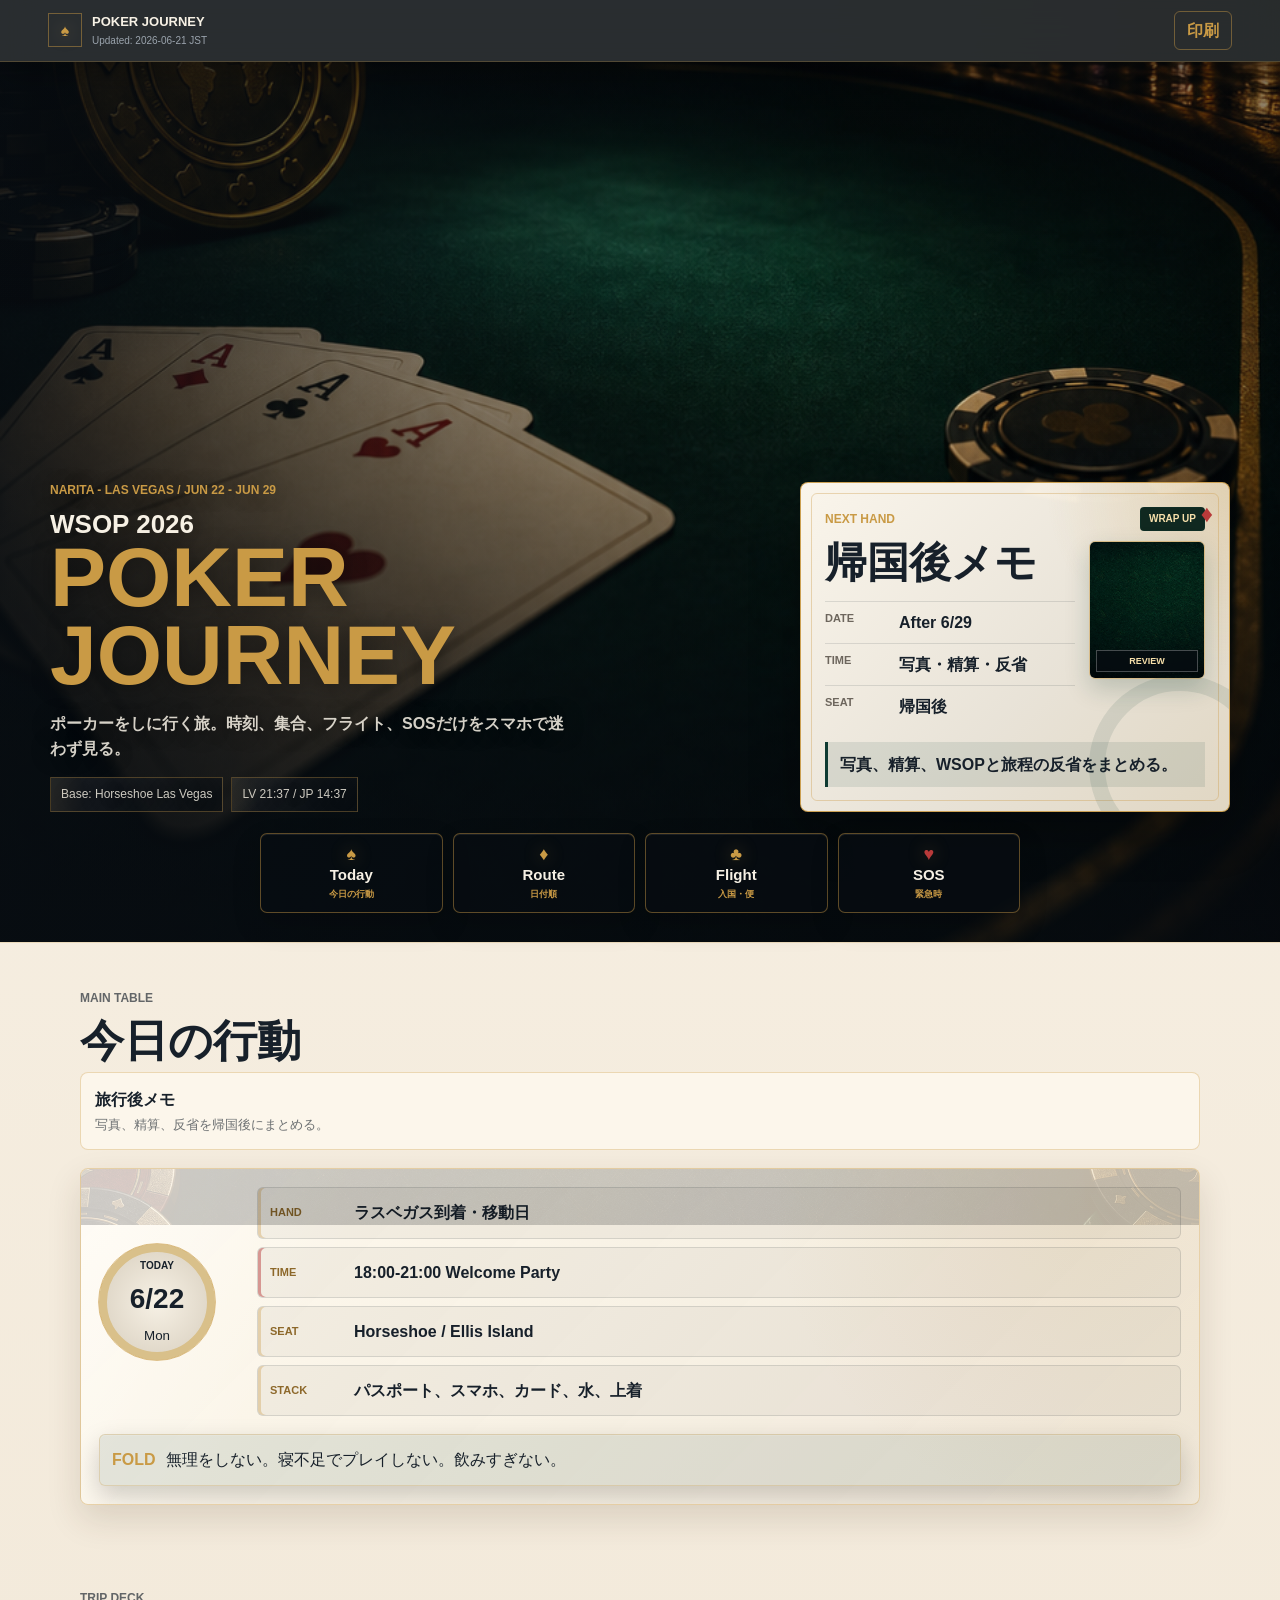
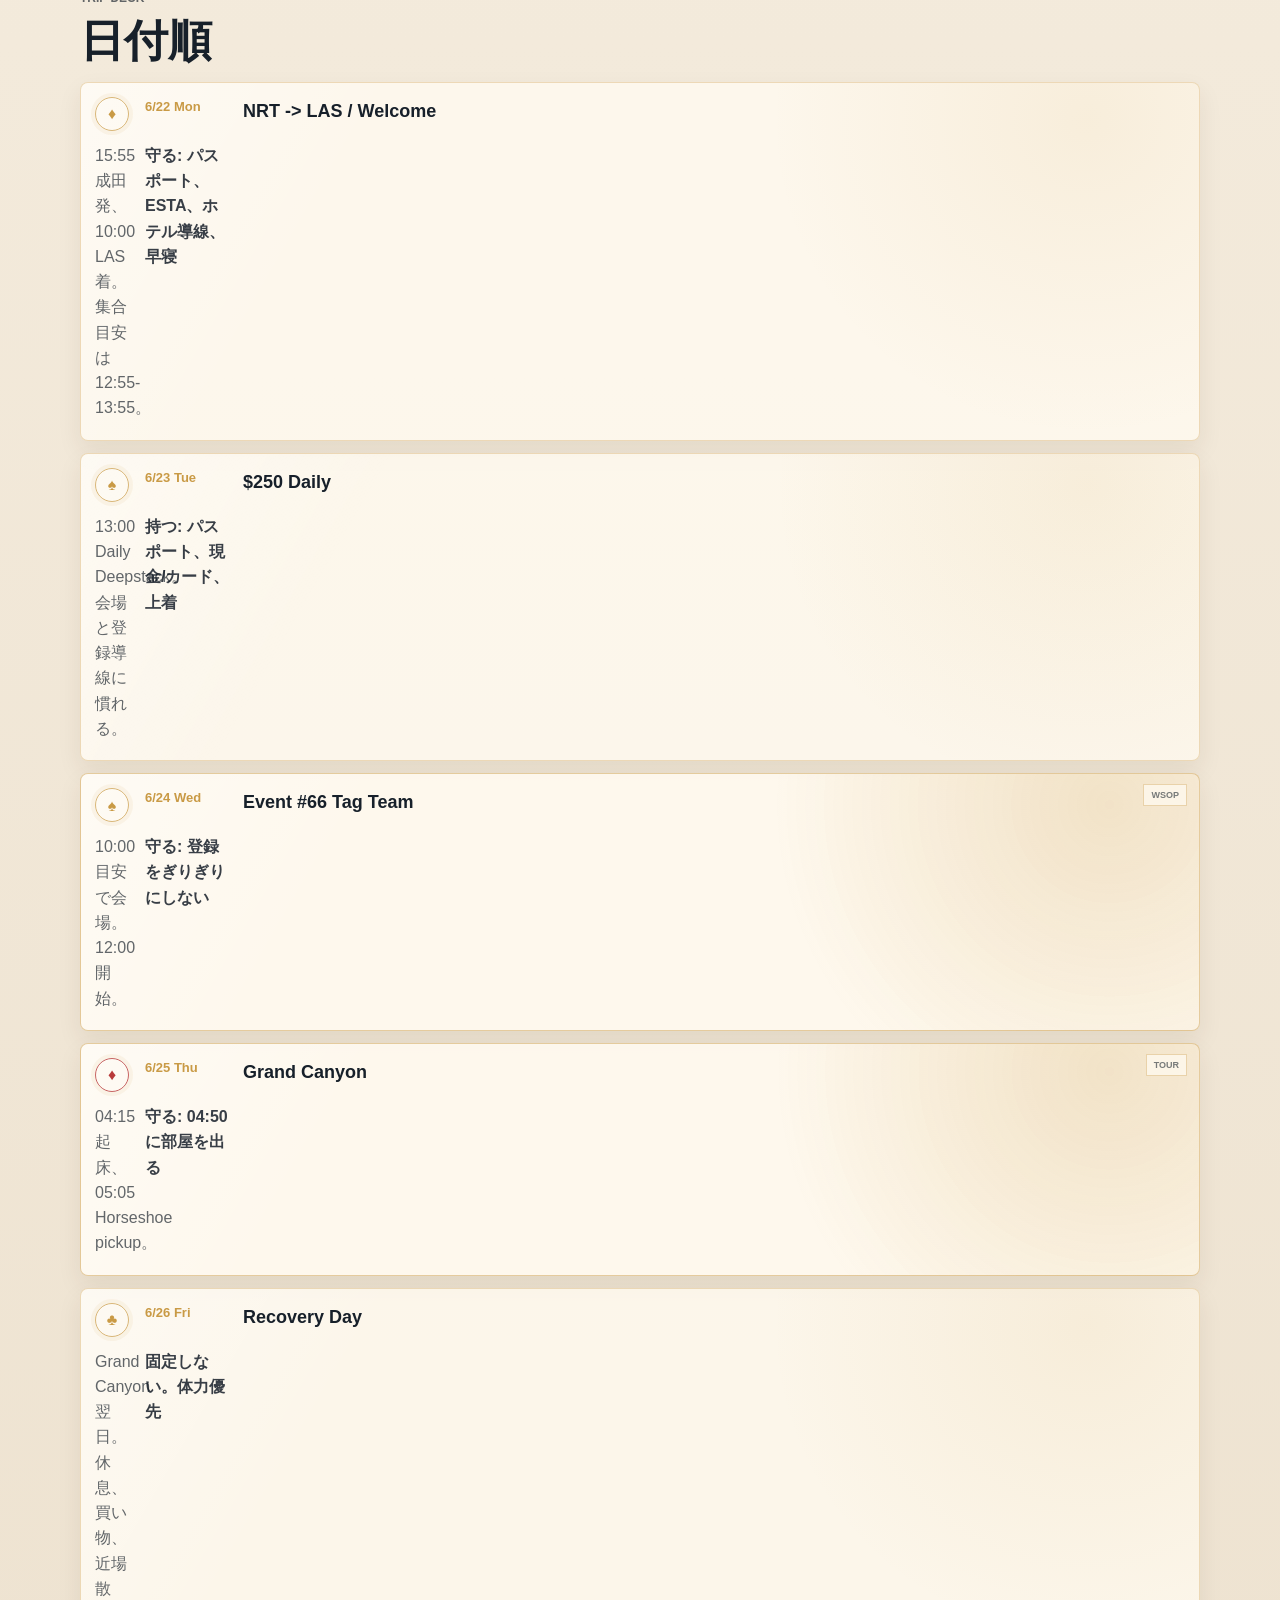
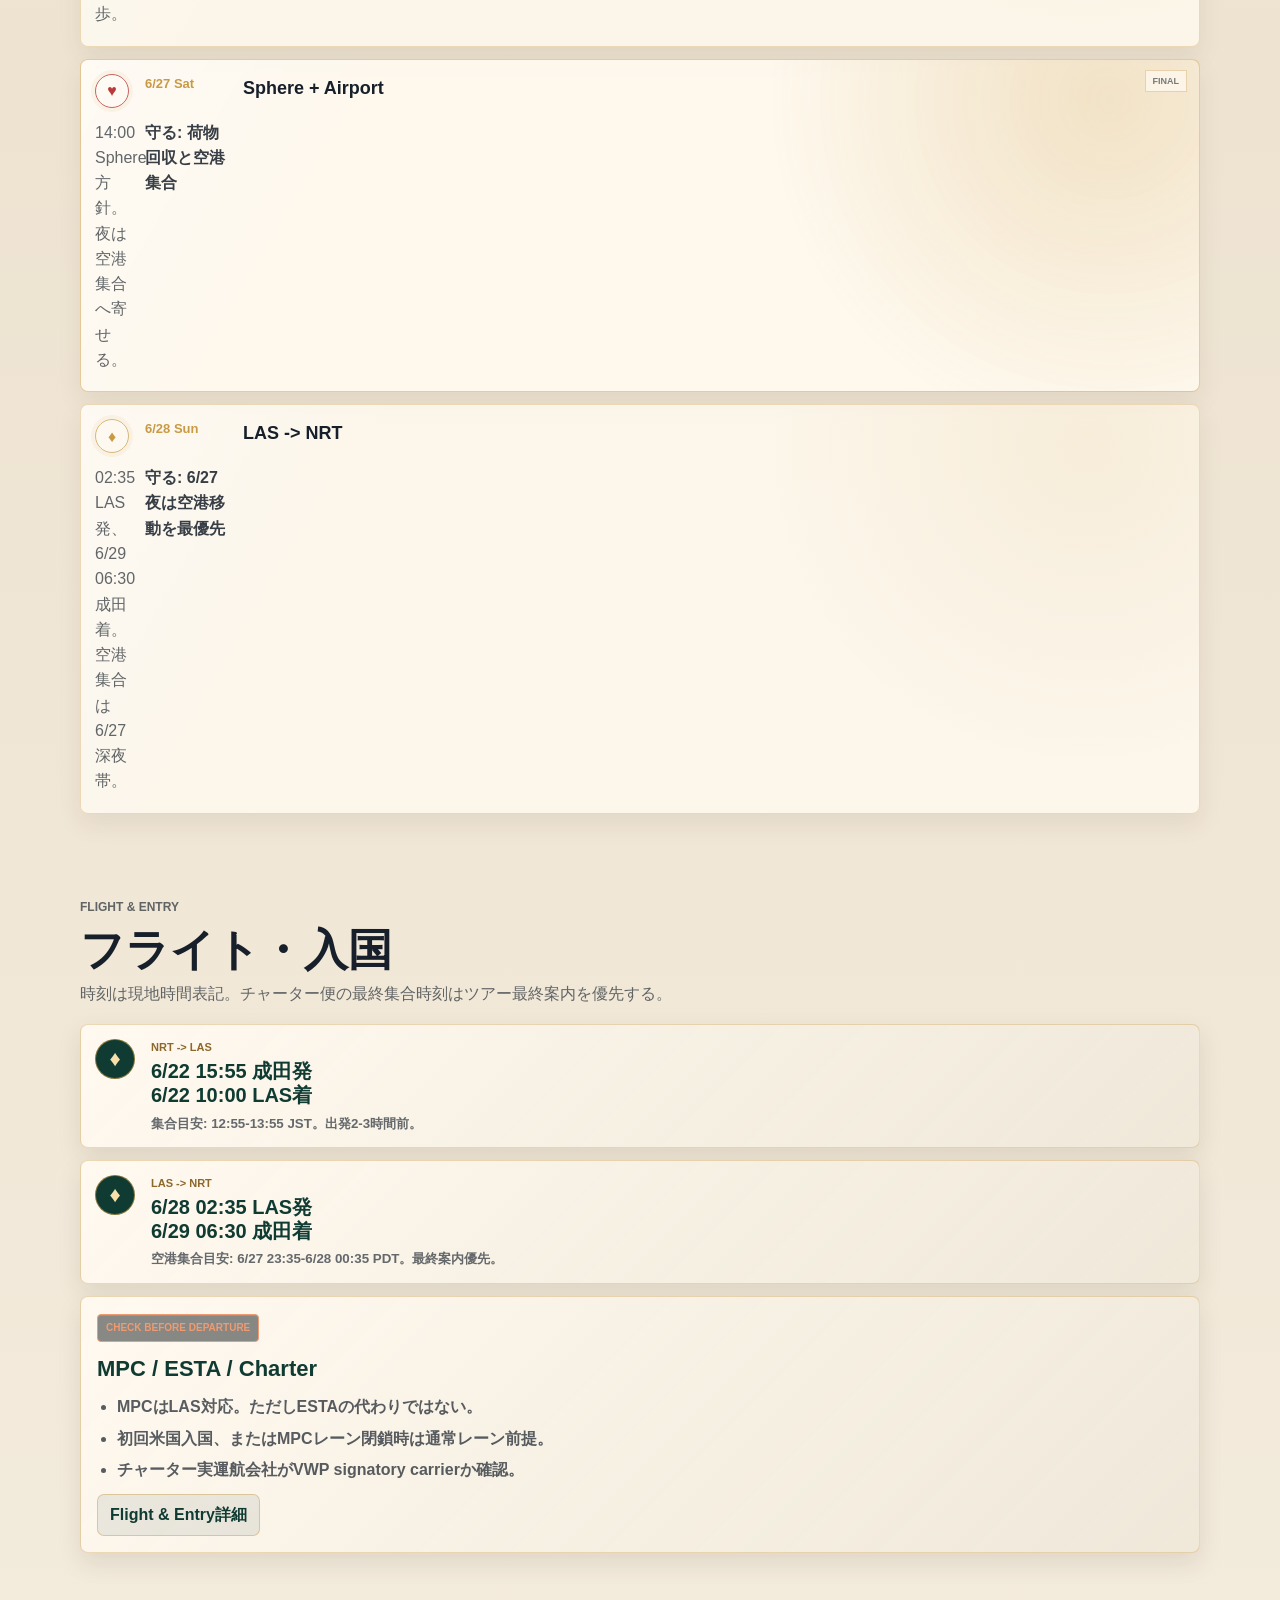
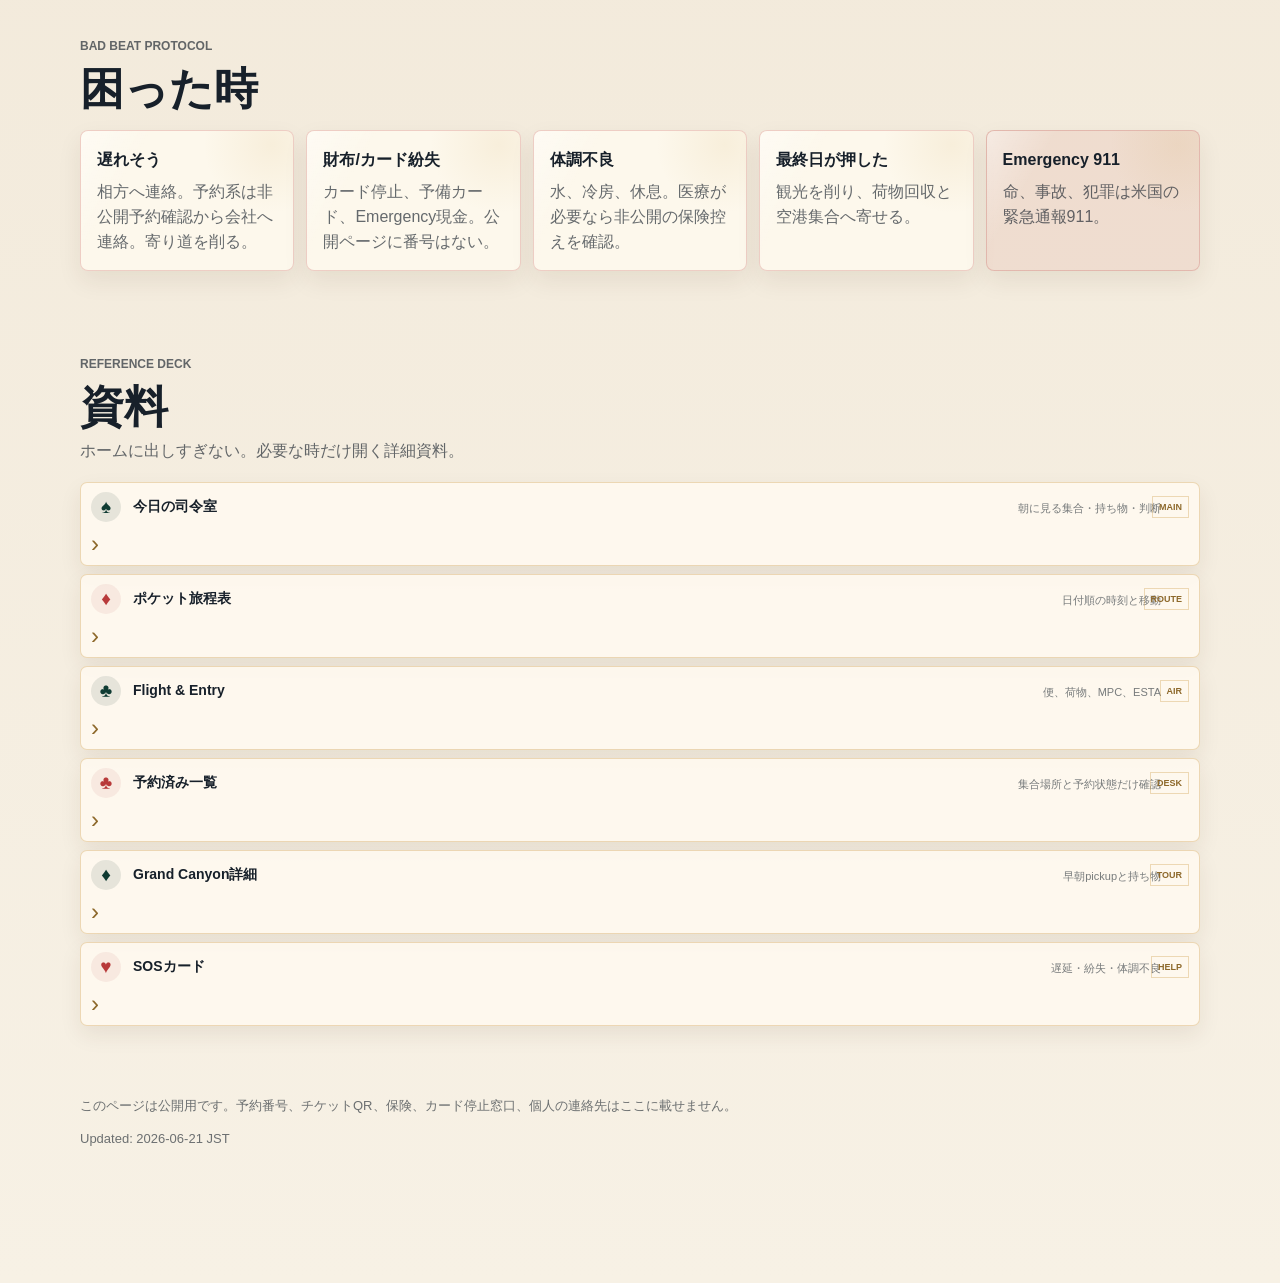
==== commit 4f544367: "Align mobile cover with poker journey mock" ====
--- a/index.html
+++ b/index.html
@@ -17,7 +17,7 @@
     <header class="site-header" aria-label="サイトヘッダー">
       <a class="brand" href="#top" aria-label="Poker Journey top">
         <span class="brand-suit" aria-hidden="true">♠</span>
-        <span><b>POKER JOURNEY</b><small>Updated: 2026-06-20 JST</small></span>
+        <span><b>POKER JOURNEY</b><small>Updated: 2026-06-21 JST</small></span>
       </a>
       <button class="print-button" type="button" data-print>印刷</button>
     </header>
@@ -32,7 +32,7 @@
         <div class="hero-grid">
           <div class="hero-copy">
             <p class="kicker">NARITA - LAS VEGAS / JUN 22 - JUN 29</p>
-            <h1>WSOP 2026<br><span>Poker Journey</span></h1>
+            <h1><span class="hero-year">WSOP 2026</span><span class="hero-title-main">POKER<br>JOURNEY</span></h1>
             <p class="hero-lead">ポーカーをしに行く旅。時刻、集合、フライト、SOSだけをスマホで迷わず見る。</p>
             <div class="hero-meta poker-controls" aria-label="旅の基本情報">
               <span>Base: Horseshoe Las Vegas</span>
@@ -67,10 +67,10 @@
       </section>
 
       <nav class="hero-actions" aria-label="主要セクション">
-        <a href="#today"><span aria-hidden="true">♠</span><b>今日</b><small>MAIN TABLE</small></a>
-        <a href="#itinerary"><span aria-hidden="true">♦</span><b>日付順</b><small>TRIP DECK</small></a>
-        <a href="#flight"><span aria-hidden="true">♣</span><b>Flight</b><small>ENTRY</small></a>
-        <a class="danger" href="#sos"><span aria-hidden="true">♥</span><b>SOS</b><small>HELP</small></a>
+        <a href="#today"><span aria-hidden="true">♠</span><b>Today</b><small>今日の行動</small></a>
+        <a href="#itinerary"><span aria-hidden="true">♦</span><b>Route</b><small>日付順</small></a>
+        <a href="#flight"><span aria-hidden="true">♣</span><b>Flight</b><small>入国・便</small></a>
+        <a class="danger" href="#sos"><span aria-hidden="true">♥</span><b>SOS</b><small>緊急時</small></a>
       </nav>
 
       <section class="section today-section" id="today" aria-labelledby="today-title">
@@ -183,7 +183,7 @@
 
     <footer class="site-footer">
       <p>このページは公開用です。予約番号、チケットQR、保険、カード停止窓口、個人の連絡先はここに載せません。</p>
-      <p>Updated: 2026-06-20 JST</p>
+      <p>Updated: 2026-06-21 JST</p>
     </footer>
 
     <script src="app.js"></script>
--- a/styles.css
+++ b/styles.css
@@ -58,6 +58,16 @@
 .kicker,.eyebrow { margin: 0 0 10px; color: var(--gold); font-weight: 850; font-size: 12px; text-transform: uppercase; }
 h1 { margin-bottom: 16px; font-size: clamp(42px, 10vw, 84px); line-height: .93; }
 h1 span { color: var(--gold); }
+.hero-year {
+  display: block;
+  color: var(--ivory);
+  font-size: clamp(18px, 3.5vw, 26px);
+  line-height: 1.1;
+}
+.hero-title-main {
+  display: block;
+  color: var(--gold);
+}
 .hero-lead { max-width: 520px; color: rgba(247,241,229,.86); font-weight: 780; }
 .hero-meta { display: flex; flex-wrap: wrap; gap: 8px; }
 .hero-meta span { padding: 7px 10px; border: 1px solid rgba(247,241,229,.16); background: rgba(8,13,18,.42); font-size: 12px; color: rgba(247,241,229,.82); }
@@ -705,7 +715,7 @@
     display: none;
   }
   .mobile-dock {
-    padding: 4px 10px calc(4px + env(safe-area-inset-bottom));
+    padding: 4px 8px calc(4px + env(safe-area-inset-bottom));
     background: rgba(8,13,18,.96);
   }
   .mobile-dock a {
@@ -818,8 +828,41 @@
       var(--ivory);
   }
 
+  .site-header {
+    position: absolute;
+    inset: 0 0 auto;
+    z-index: 8;
+    min-height: 56px;
+    padding: 12px 16px;
+    border-bottom: 0;
+    background: linear-gradient(180deg, rgba(8,13,18,.62), rgba(8,13,18,0));
+    color: #fff7e6;
+    backdrop-filter: none;
+  }
+
+  .brand {
+    gap: 8px;
+  }
+
+  .brand-suit {
+    width: 32px;
+    height: 32px;
+    border-color: rgba(201,154,69,.66);
+    background: rgba(8,13,18,.34);
+  }
+
+  .brand b {
+    color: #fff7e6;
+    font-size: 11px;
+  }
+
+  .brand small,
+  .print-button {
+    display: none;
+  }
+
   .hero {
-    min-height: 340px;
+    min-height: 372px;
     border-bottom: 0;
   }
 
@@ -851,8 +894,8 @@
   .hero-grid {
     width: calc(100svw - 28px);
     max-width: 410px;
-    min-height: 340px;
-    padding: 22px 0 46px;
+    min-height: 372px;
+    padding: 48px 0 52px;
     align-content: center;
     justify-items: center;
   }
@@ -863,22 +906,29 @@
   }
 
   .kicker {
-    margin-bottom: 9px;
+    margin-bottom: 8px;
     color: #f6dfaa;
-    font-size: 10px;
+    font-size: 9px;
     letter-spacing: 0;
   }
 
   h1 {
-    margin-bottom: 10px;
+    margin-bottom: 11px;
+    font-family: Georgia, "Times New Roman", "Yu Mincho", serif;
+    font-size: 42px;
+    font-weight: 700;
+    line-height: .88;
+    text-align: center;
+  }
+
+  .hero-year {
+    margin-bottom: 6px;
     color: #fff7e6;
-    font-family: Georgia, "Times New Roman", "Yu Mincho", serif;
-    font-size: 39px;
-    font-weight: 700;
-    line-height: .9;
-  }
-
-  h1 span {
+    font-size: 17px;
+    line-height: 1;
+  }
+
+  .hero-title-main {
     color: #f0cf86;
   }
 
@@ -895,7 +945,7 @@
     border-color: rgba(246,223,170,.3);
     background: rgba(8,13,18,.42);
     color: rgba(255,250,240,.9);
-    font-size: 10px;
+    font-size: 9px;
   }
 
   .next-card {
@@ -906,8 +956,8 @@
     display: grid;
     grid-template-columns: 1fr;
     gap: 8px;
-    width: calc(100svw - 44px);
-    max-width: 390px;
+    width: calc(100% - 58px);
+    max-width: 324px;
     margin: 0 auto 96px;
   }
 
@@ -932,12 +982,12 @@
 
   .hero-actions a {
     display: grid;
-    grid-template-columns: 58px minmax(0, 1fr) 18px;
+    grid-template-columns: 50px minmax(0, 1fr) 22px;
     grid-template-rows: auto auto;
-    column-gap: 12px;
+    column-gap: 10px;
     align-items: center;
     min-height: 70px;
-    padding: 9px 12px;
+    padding: 9px 10px;
     border: 1px solid rgba(201,154,69,.48);
     border-radius: 8px;
     background:
@@ -957,9 +1007,9 @@
     grid-column: 3;
     grid-row: 1 / span 2;
     align-self: center;
-    justify-self: end;
+    justify-self: center;
     color: #8d682a;
-    font-size: 30px;
+    font-size: 24px;
     line-height: 1;
   }
 
@@ -968,15 +1018,15 @@
     grid-column: 1;
     grid-row: 1 / span 2;
     place-items: center;
-    width: 46px;
-    height: 46px;
+    width: 42px;
+    height: 42px;
     border: 1px solid rgba(201,154,69,.42);
     border-radius: 50%;
     background:
       radial-gradient(circle at 38% 30%, rgba(255,255,255,.18), transparent 38%),
       var(--felt);
     color: #f6dfaa;
-    font-size: 22px;
+    font-size: 20px;
     box-shadow: inset 0 1px 0 rgba(255,255,255,.18), 0 8px 18px rgba(15,59,50,.2);
   }
 
@@ -989,17 +1039,27 @@
 
   .hero-actions b {
     grid-column: 2;
+    grid-row: 1;
     min-width: 0;
     color: var(--felt);
     font-family: Georgia, "Times New Roman", "Yu Mincho", serif;
-    font-size: 22px;
+    font-size: 21px;
     font-weight: 700;
     line-height: 1.05;
     overflow-wrap: anywhere;
   }
 
+  .hero-actions b::after {
+    content: "";
+    display: block;
+    height: 1px;
+    margin-top: 5px;
+    background: linear-gradient(90deg, rgba(201,154,69,.6), rgba(201,154,69,.08));
+  }
+
   .hero-actions small {
     grid-column: 2;
+    grid-row: 2;
     color: #8d682a;
     font-size: 9px;
     font-weight: 900;
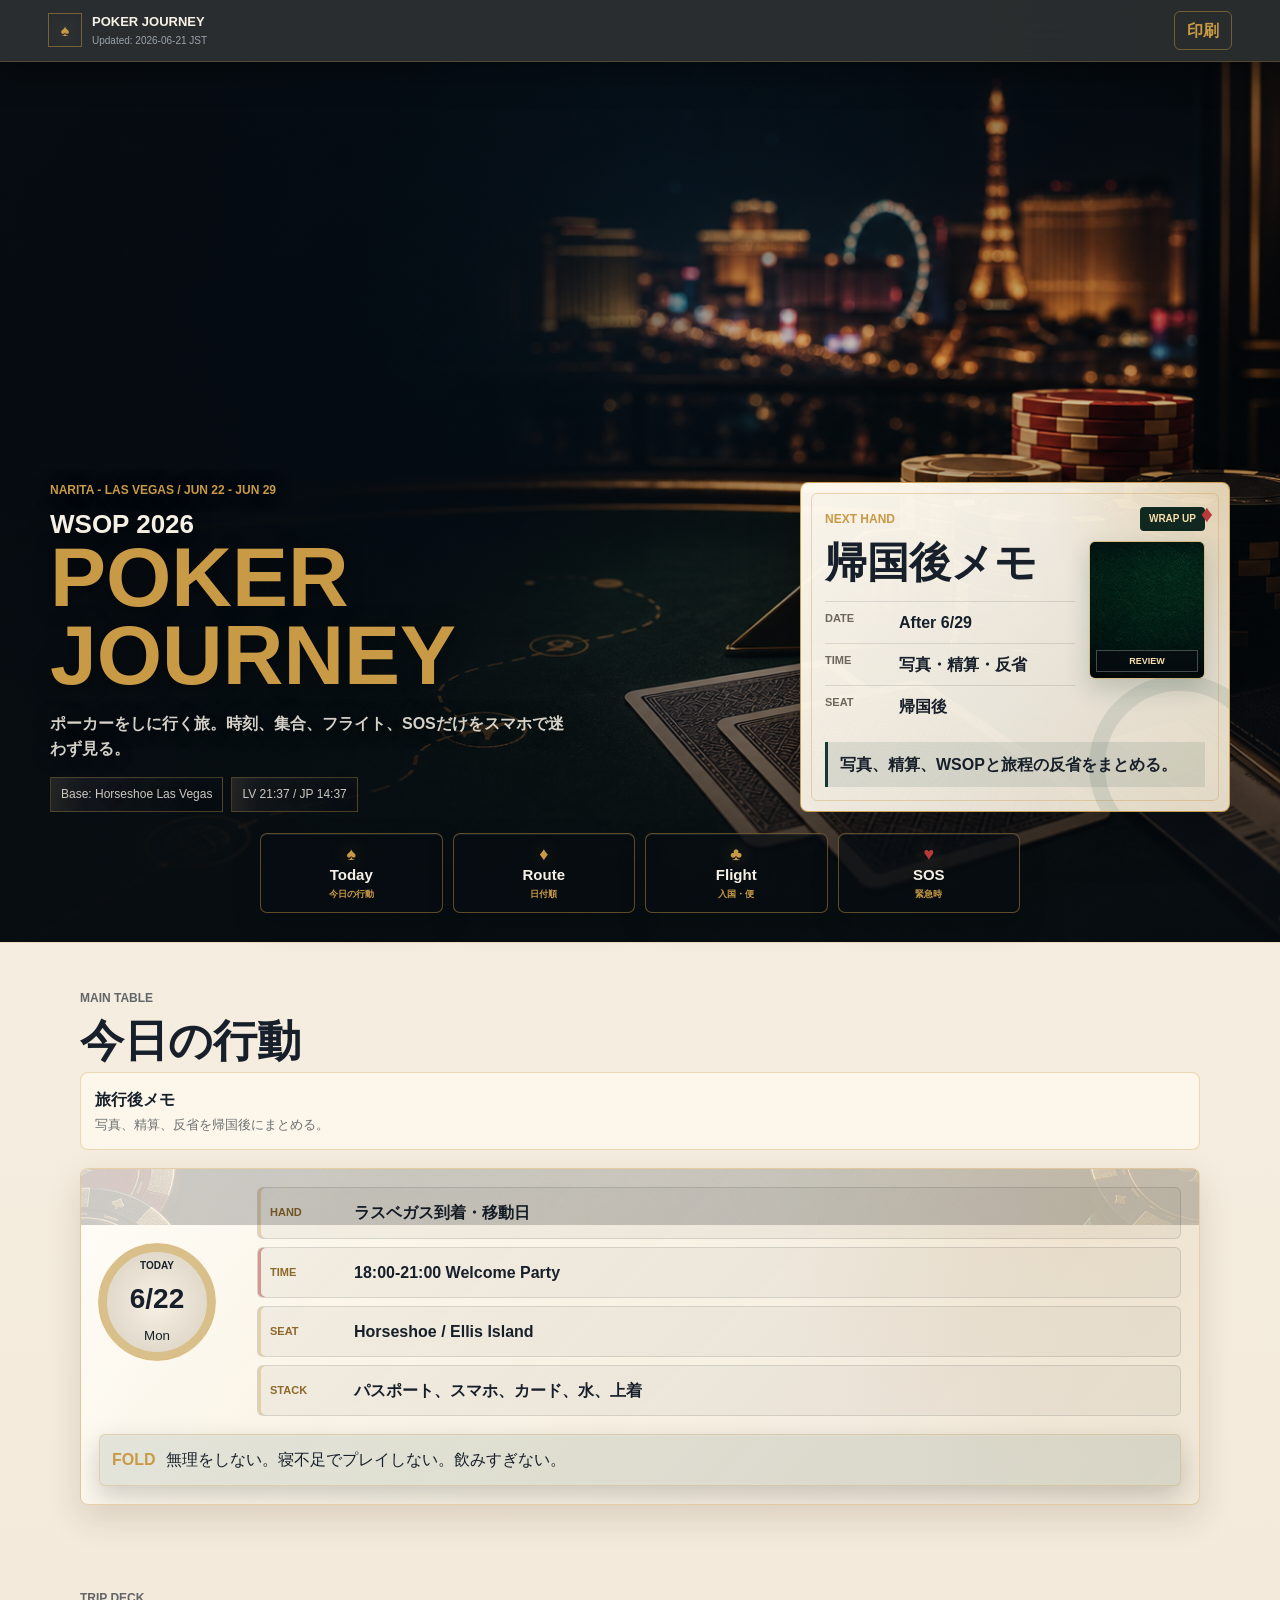
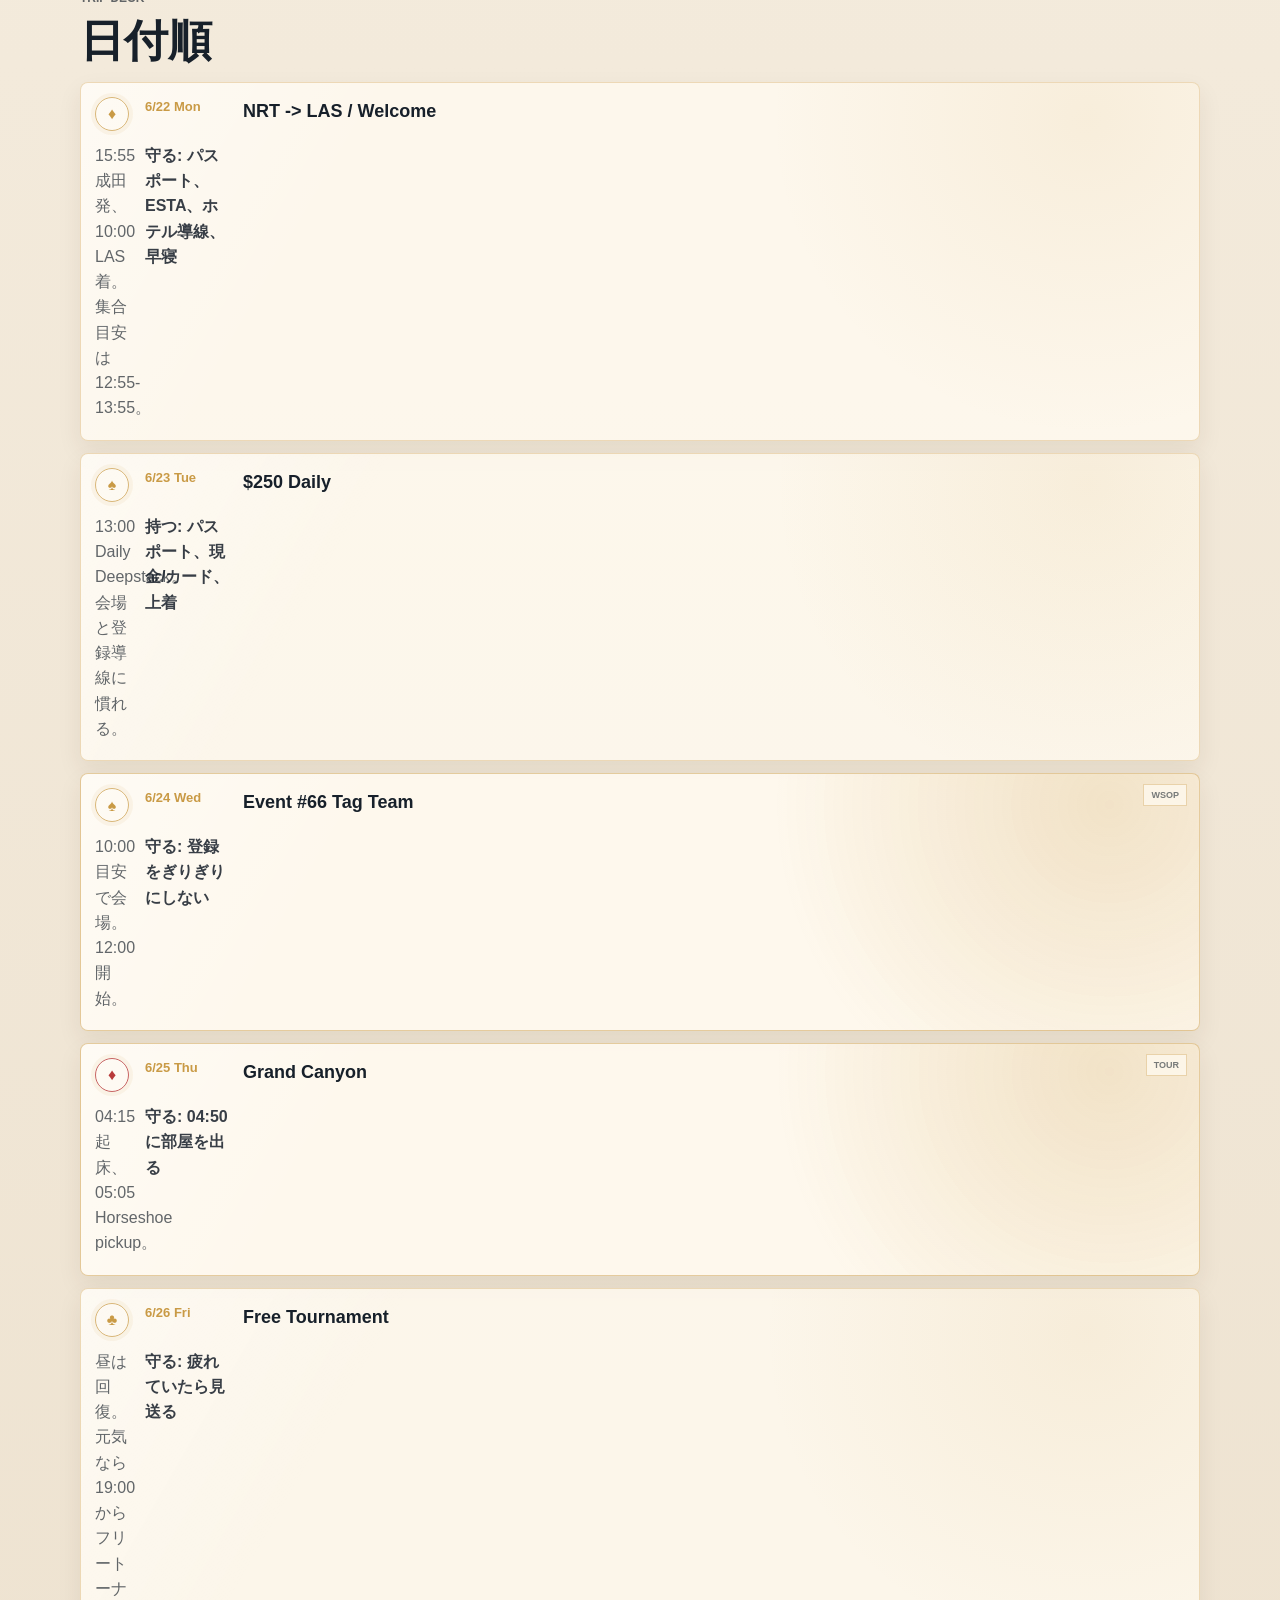
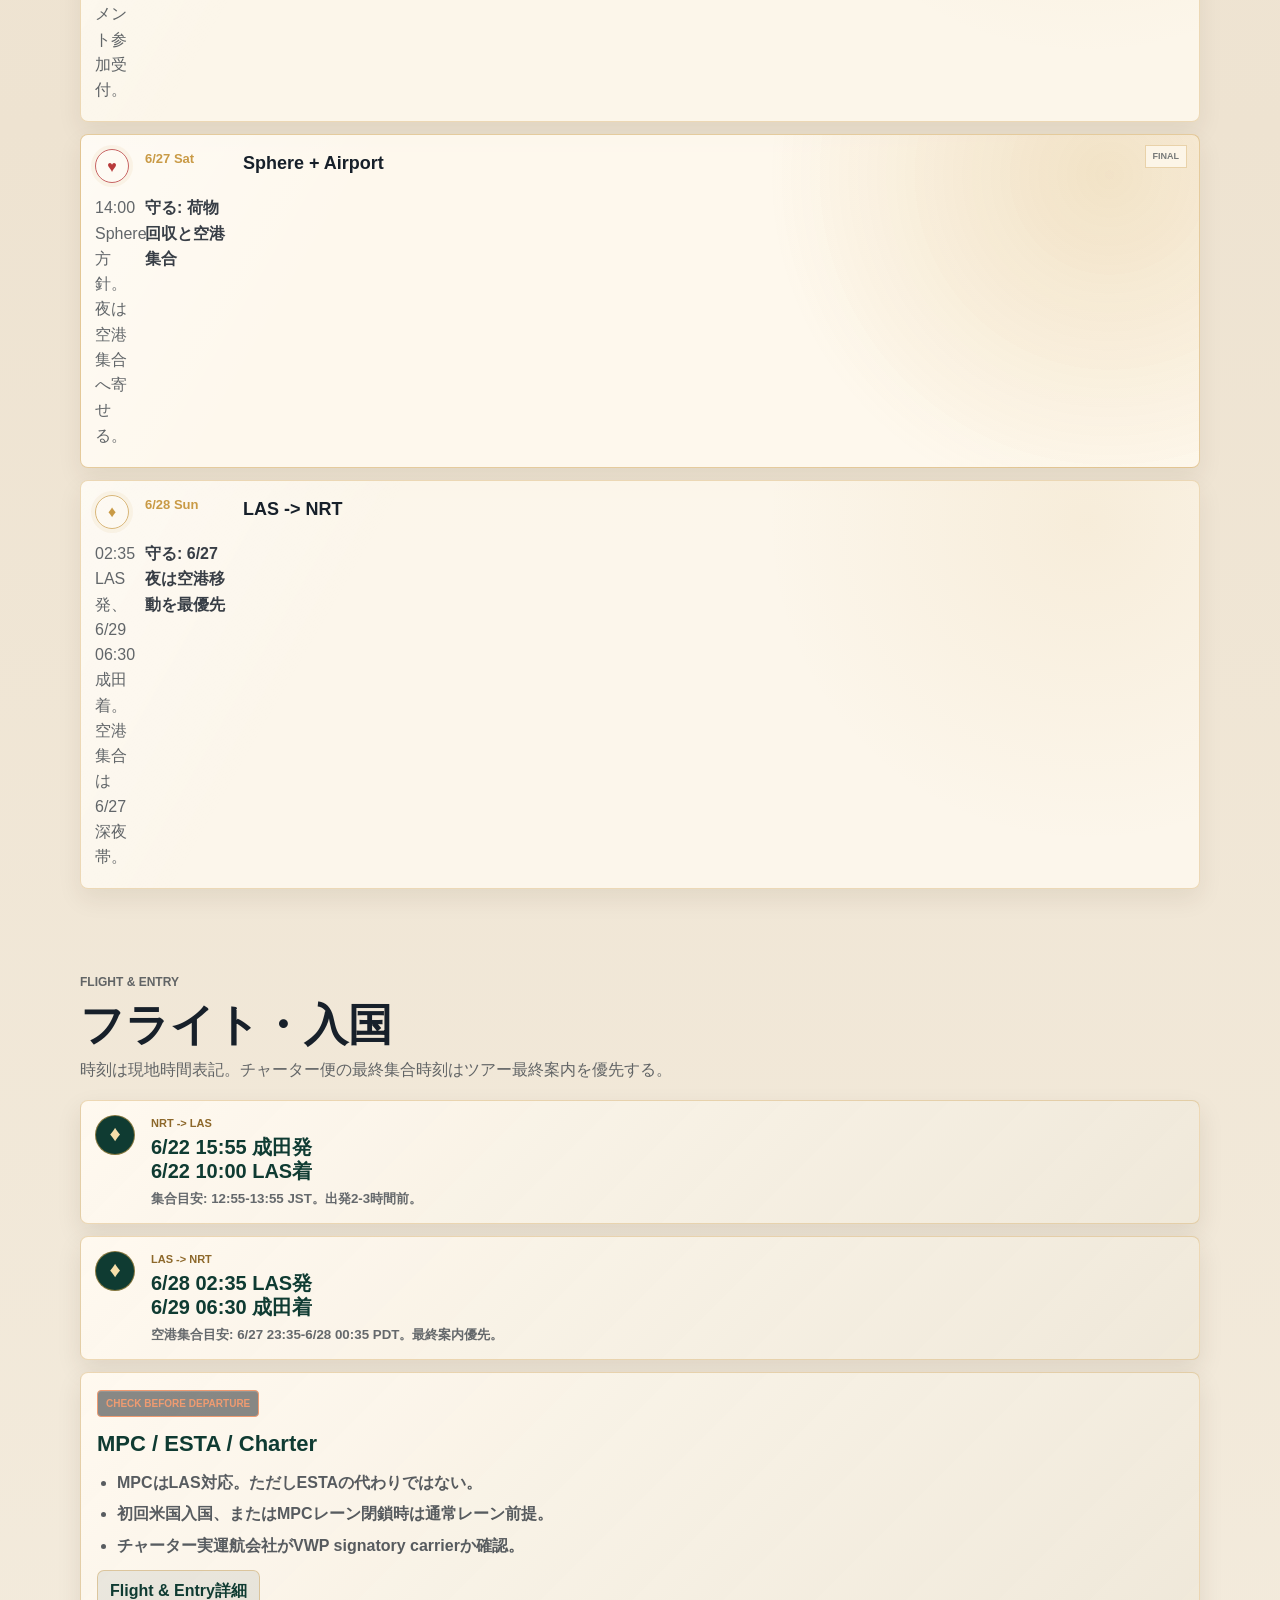
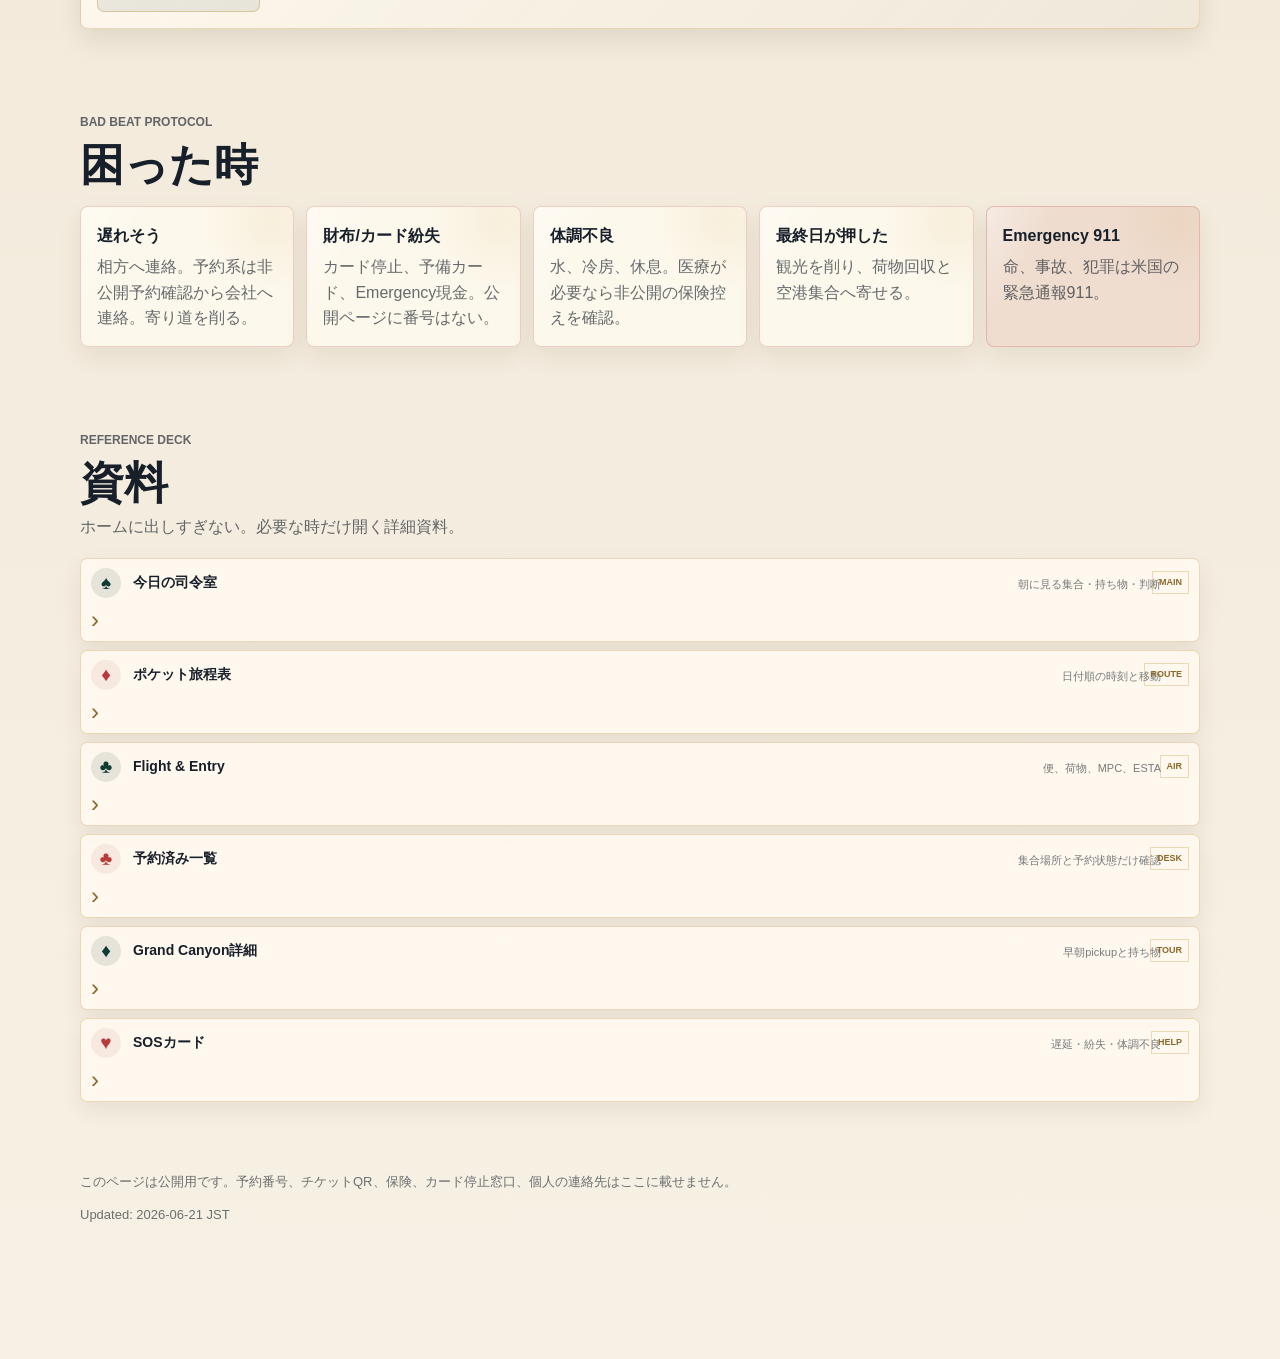
==== commit 3e1bdca5: "Add 6/26 free tournament registration" ====
--- a/index.html
+++ b/index.html
@@ -101,7 +101,7 @@
           <article data-trip-date="2026-06-23"><div class="dot" aria-hidden="true">♠</div><time>6/23 Tue</time><h3>$250 Daily</h3><p>13:00 Daily Deepstack。会場と登録導線に慣れる。</p><b>持つ: パスポート、現金/カード、上着</b></article>
           <article data-trip-date="2026-06-24"><div class="dot" aria-hidden="true">♠</div><time>6/24 Wed</time><h3>Event #66 Tag Team</h3><p>10:00目安で会場。12:00開始。</p><b>守る: 登録をぎりぎりにしない</b></article>
           <article data-trip-date="2026-06-25"><div class="dot red" aria-hidden="true">♦</div><time>6/25 Thu</time><h3>Grand Canyon</h3><p>04:15起床、05:05 Horseshoe pickup。</p><b>守る: 04:50に部屋を出る</b></article>
-          <article data-trip-date="2026-06-26"><div class="dot" aria-hidden="true">♣</div><time>6/26 Fri</time><h3>Recovery Day</h3><p>Grand Canyon翌日。休息、買い物、近場散歩。</p><b>固定しない。体力優先</b></article>
+          <article data-trip-date="2026-06-26"><div class="dot" aria-hidden="true">♣</div><time>6/26 Fri</time><h3>Free Tournament</h3><p>昼は回復。元気なら19:00からフリートーナメント参加受付。</p><b>守る: 疲れていたら見送る</b></article>
           <article data-trip-date="2026-06-27"><div class="dot heart" aria-hidden="true">♥</div><time>6/27 Sat</time><h3>Sphere + Airport</h3><p>14:00 Sphere方針。夜は空港集合へ寄せる。</p><b>守る: 荷物回収と空港集合</b></article>
           <article data-trip-date="2026-06-28"><div class="dot" aria-hidden="true">♦</div><time>6/28 Sun</time><h3>LAS -> NRT</h3><p>02:35 LAS発、6/29 06:30成田着。空港集合は6/27深夜帯。</p><b>守る: 6/27夜は空港移動を最優先</b></article>
         </div>
--- a/styles.css
+++ b/styles.css
@@ -1162,4 +1162,295 @@
     font-family: Georgia, "Times New Roman", "Yu Mincho", serif;
     color: var(--felt);
   }
-}
+
+  .hero-actions {
+    margin-bottom: 72px;
+  }
+
+  .section {
+    width: calc(100% - 28px);
+    padding: 24px 0;
+  }
+
+  .section:not(.library-section) {
+    padding-top: 24px;
+  }
+
+  .section-head.compact,
+  .flight-section .section-head,
+  .sos-section .section-head {
+    margin-bottom: 14px;
+    text-align: center;
+  }
+
+  .section-head.compact .eyebrow,
+  .flight-section .section-head .eyebrow,
+  .sos-section .section-head .eyebrow {
+    margin-bottom: 6px;
+    color: #8d682a;
+    font-size: 10px;
+  }
+
+  .section-head.compact h2,
+  .flight-section .section-head h2,
+  .sos-section .section-head h2 {
+    margin-bottom: 8px;
+    font-size: 29px;
+    line-height: 1;
+  }
+
+  .flight-section .section-head p,
+  .sos-section .section-head p {
+    max-width: 330px;
+    margin-inline: auto;
+    font-size: 13px;
+    line-height: 1.55;
+  }
+
+  .timeline {
+    display: grid;
+    gap: 8px;
+    width: 100%;
+    overflow: visible;
+    padding: 0;
+    scroll-snap-type: none;
+  }
+
+  .timeline article {
+    display: grid;
+    grid-template-columns: 34px minmax(0, 1fr);
+    gap: 7px 9px;
+    min-height: 0;
+    padding: 10px 12px;
+    border-color: rgba(201,154,69,.44);
+    background:
+      linear-gradient(135deg, rgba(255,253,248,.96), rgba(246,239,225,.92)),
+      var(--ivory);
+    box-shadow: 0 8px 18px rgba(62,43,18,.09);
+    scroll-snap-align: none;
+  }
+
+  .timeline article[data-trip-date="2026-06-24"]::after,
+  .timeline article[data-trip-date="2026-06-25"]::after,
+  .timeline article[data-trip-date="2026-06-27"]::after {
+    right: 10px;
+    top: 10px;
+    padding: 2px 6px;
+    background: rgba(255,253,248,.86);
+    font-size: 8px;
+  }
+
+  .timeline .dot {
+    grid-column: 1;
+    grid-row: 1 / span 4;
+    width: 30px;
+    height: 30px;
+    margin-top: 1px;
+    background: rgba(15,59,50,.06);
+  }
+
+  .timeline time,
+  .timeline h3,
+  .timeline p,
+  .timeline b {
+    grid-column: 2;
+  }
+
+  .timeline time {
+    font-size: 11px;
+    line-height: 1.1;
+  }
+
+  .timeline h3 {
+    margin-bottom: 1px;
+    padding-right: 52px;
+    font-size: 16px;
+    line-height: 1.15;
+  }
+
+  .timeline p {
+    margin: 0;
+    color: rgba(23,32,42,.66);
+    font-size: 12px;
+    line-height: 1.35;
+  }
+
+  .timeline b {
+    margin-top: 2px;
+    color: #6f5121;
+    font-size: 11px;
+    line-height: 1.35;
+  }
+
+  .flight-grid {
+    gap: 8px;
+  }
+
+  .flight-card,
+  .entry-card {
+    border-color: rgba(201,154,69,.44);
+    background:
+      linear-gradient(135deg, rgba(255,253,248,.96), rgba(246,239,225,.92)),
+      var(--ivory);
+    box-shadow: 0 8px 18px rgba(62,43,18,.09);
+  }
+
+  .flight-card {
+    grid-template-columns: 40px minmax(0, 1fr);
+    min-height: 76px;
+    padding: 11px 12px;
+  }
+
+  .flight-card > span {
+    width: 34px;
+    height: 34px;
+    font-size: 18px;
+  }
+
+  .flight-card p {
+    font-size: 10px;
+    line-height: 1.1;
+  }
+
+  .flight-card h3 {
+    margin-bottom: 4px;
+    font-size: 18px;
+    line-height: 1.16;
+  }
+
+  .flight-card small {
+    font-size: 12px;
+    line-height: 1.4;
+  }
+
+  .entry-card {
+    padding: 13px 14px;
+  }
+
+  .entry-card h3 {
+    font-size: 19px;
+    line-height: 1.18;
+  }
+
+  .entry-card ul {
+    font-size: 12.5px;
+    line-height: 1.55;
+  }
+
+  .entry-card a {
+    width: 100%;
+    justify-content: center;
+    border-color: rgba(201,154,69,.5);
+    background: var(--felt);
+    color: var(--ivory);
+  }
+
+  .sos-grid {
+    gap: 8px;
+  }
+
+  .sos-grid article {
+    min-height: 0;
+    padding: 10px 12px;
+    border-color: rgba(201,154,69,.32);
+    background:
+      linear-gradient(135deg, rgba(255,253,248,.96), rgba(246,239,225,.92)),
+      var(--ivory);
+    box-shadow: 0 8px 18px rgba(62,43,18,.08);
+  }
+
+  .sos-grid article::before {
+    background:
+      linear-gradient(120deg, rgba(255,255,255,.32), transparent 22%),
+      radial-gradient(circle at 94% 8%, rgba(184,58,58,.07), transparent 32%);
+  }
+
+  .sos-grid span {
+    color: var(--felt);
+    font-size: 15px;
+  }
+
+  .sos-grid p {
+    color: rgba(23,32,42,.66);
+    font-size: 12.5px;
+  }
+
+  .sos-grid .emergency {
+    border-color: rgba(184,58,58,.36);
+    background:
+      linear-gradient(135deg, rgba(255,253,248,.96), rgba(249,231,224,.88)),
+      var(--ivory);
+  }
+
+  .hero-actions a,
+  .today-card,
+  .timeline article,
+  .flight-card,
+  .entry-card,
+  .sos-grid article,
+  .library-grid a {
+    background-image:
+      linear-gradient(90deg, rgba(255,253,248,.97) 0%, rgba(255,253,248,.95) 48%, rgba(255,253,248,.76) 72%, rgba(255,253,248,.36) 100%),
+      linear-gradient(135deg, rgba(255,253,248,.92), rgba(246,239,225,.72)),
+      var(--card-art);
+    background-size: cover, cover, cover;
+    background-position: center, center, center;
+    background-repeat: no-repeat;
+  }
+
+  .hero-actions a[href="#today"],
+  .today-card {
+    --card-art: url("assets/generated-card-bg-main-table.jpg");
+  }
+
+  .hero-actions a[href="#itinerary"],
+  .timeline article {
+    --card-art: url("assets/generated-card-bg-route.jpg");
+  }
+
+  .hero-actions a[href="#flight"],
+  .flight-card,
+  .entry-card {
+    --card-art: url("assets/generated-card-bg-flight.jpg");
+  }
+
+  .hero-actions a[href="#sos"],
+  .sos-grid article,
+  .library-grid a {
+    --card-art: url("assets/generated-card-bg-sos.jpg");
+  }
+
+  .hero-actions a {
+    background-image:
+      linear-gradient(90deg, rgba(255,253,248,.98) 0%, rgba(255,253,248,.94) 54%, rgba(255,253,248,.62) 82%, rgba(255,253,248,.28) 100%),
+      var(--card-art);
+  }
+
+  .today-card::before,
+  .timeline article::before,
+  .sos-grid article::before {
+    background:
+      linear-gradient(120deg, rgba(255,255,255,.36), transparent 24%),
+      radial-gradient(circle at 88% 16%, rgba(201,154,69,.08), transparent 32%);
+  }
+
+  .library-grid a {
+    background-position: center, center, right center;
+  }
+
+  .timeline article[data-trip-date="2026-06-24"],
+  .timeline article[data-trip-date="2026-06-25"],
+  .timeline article[data-trip-date="2026-06-27"] {
+    background-image:
+      linear-gradient(90deg, rgba(255,253,248,.97) 0%, rgba(255,253,248,.95) 48%, rgba(255,253,248,.76) 72%, rgba(255,253,248,.36) 100%),
+      linear-gradient(135deg, rgba(255,253,248,.92), rgba(246,239,225,.72)),
+      url("assets/generated-card-bg-route.jpg");
+  }
+
+  .sos-grid .emergency {
+    background-image:
+      linear-gradient(90deg, rgba(255,253,248,.97) 0%, rgba(255,253,248,.94) 50%, rgba(249,231,224,.7) 78%, rgba(249,231,224,.35) 100%),
+      linear-gradient(135deg, rgba(255,253,248,.92), rgba(249,231,224,.72)),
+      url("assets/generated-card-bg-sos.jpg");
+  }
+}
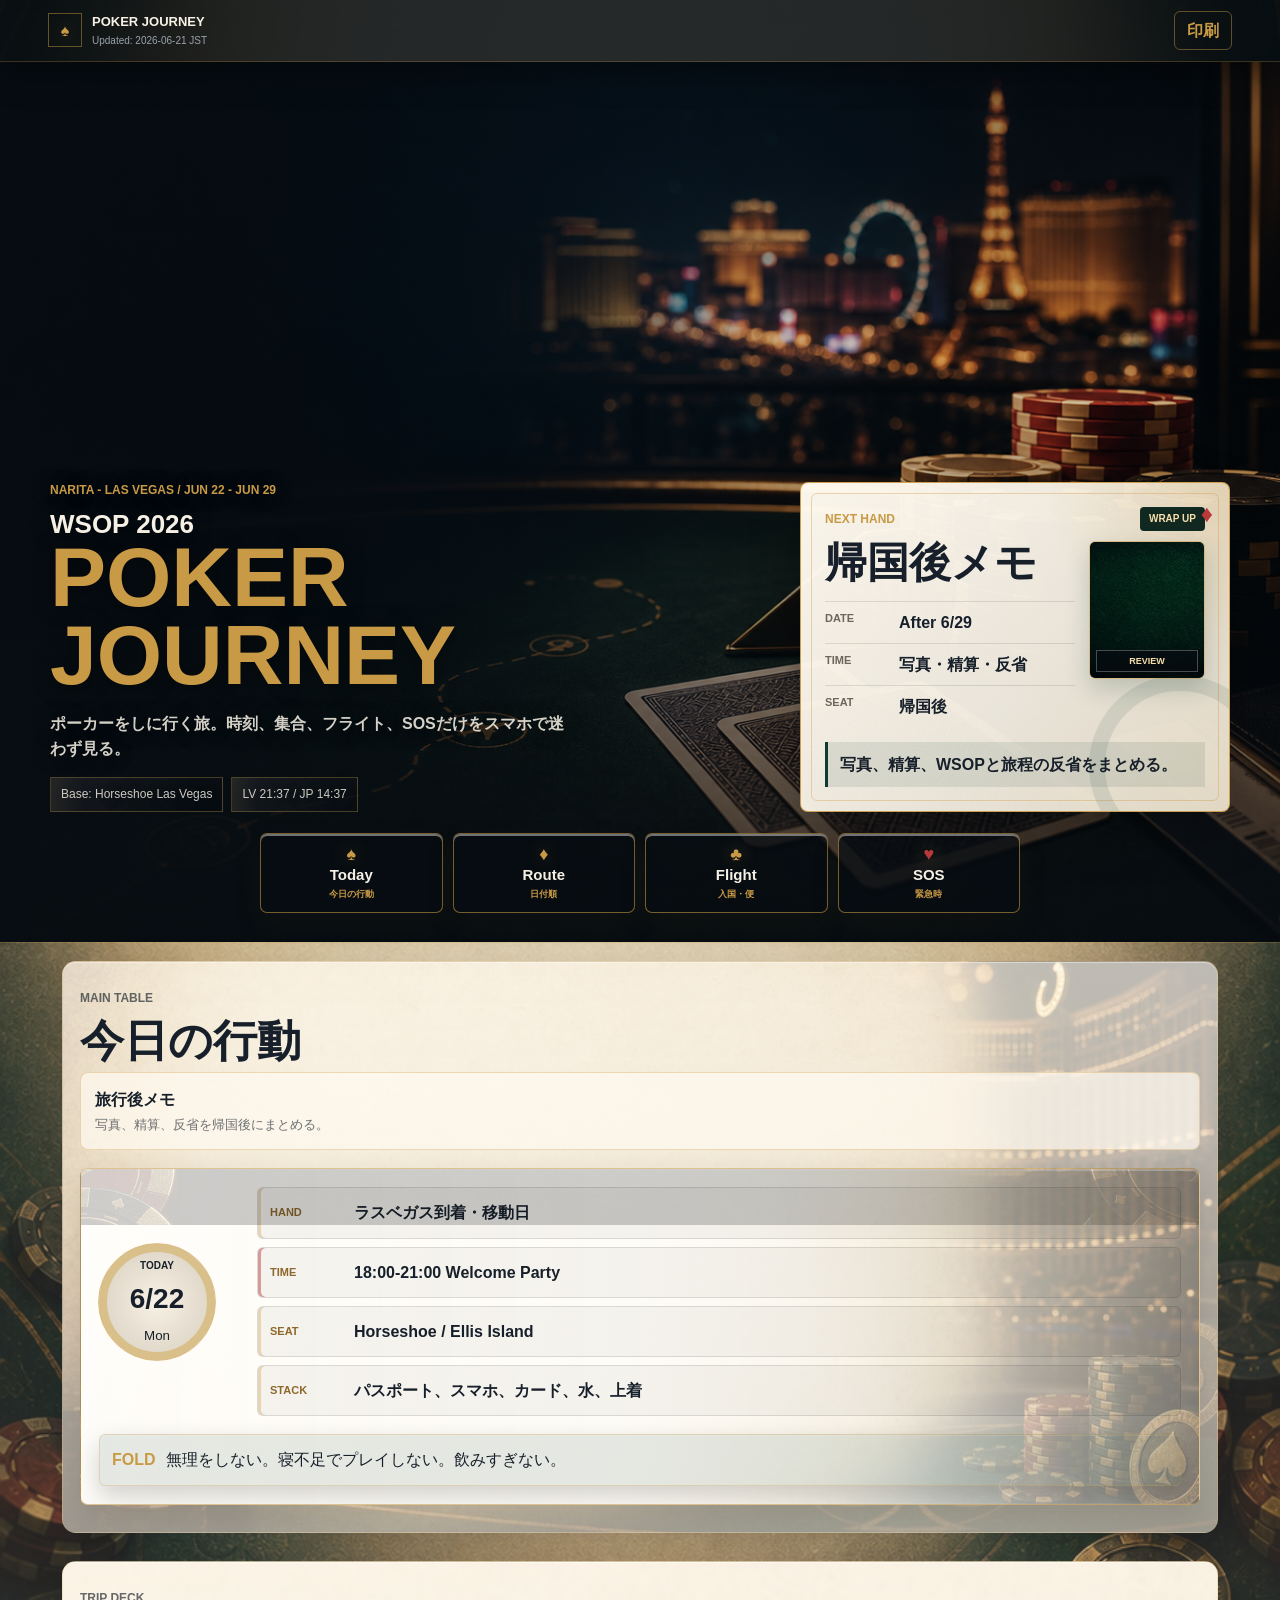
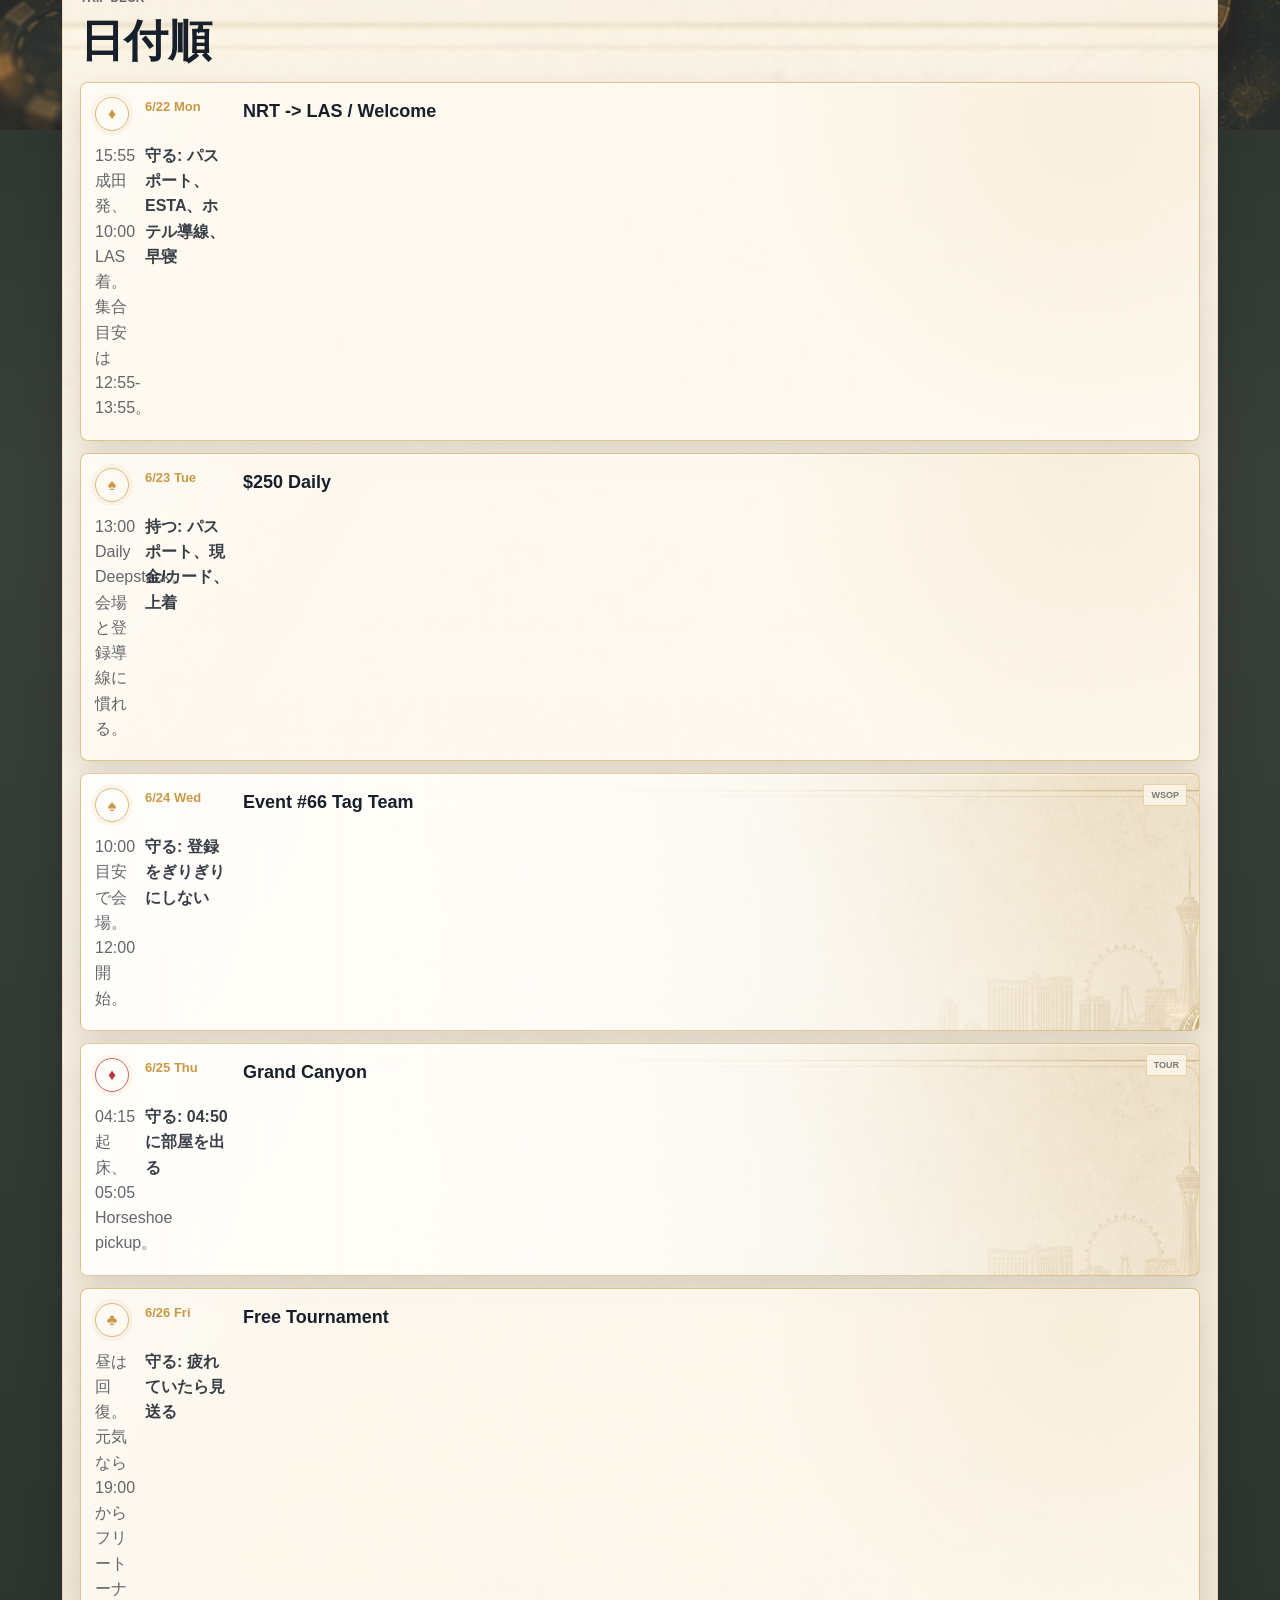
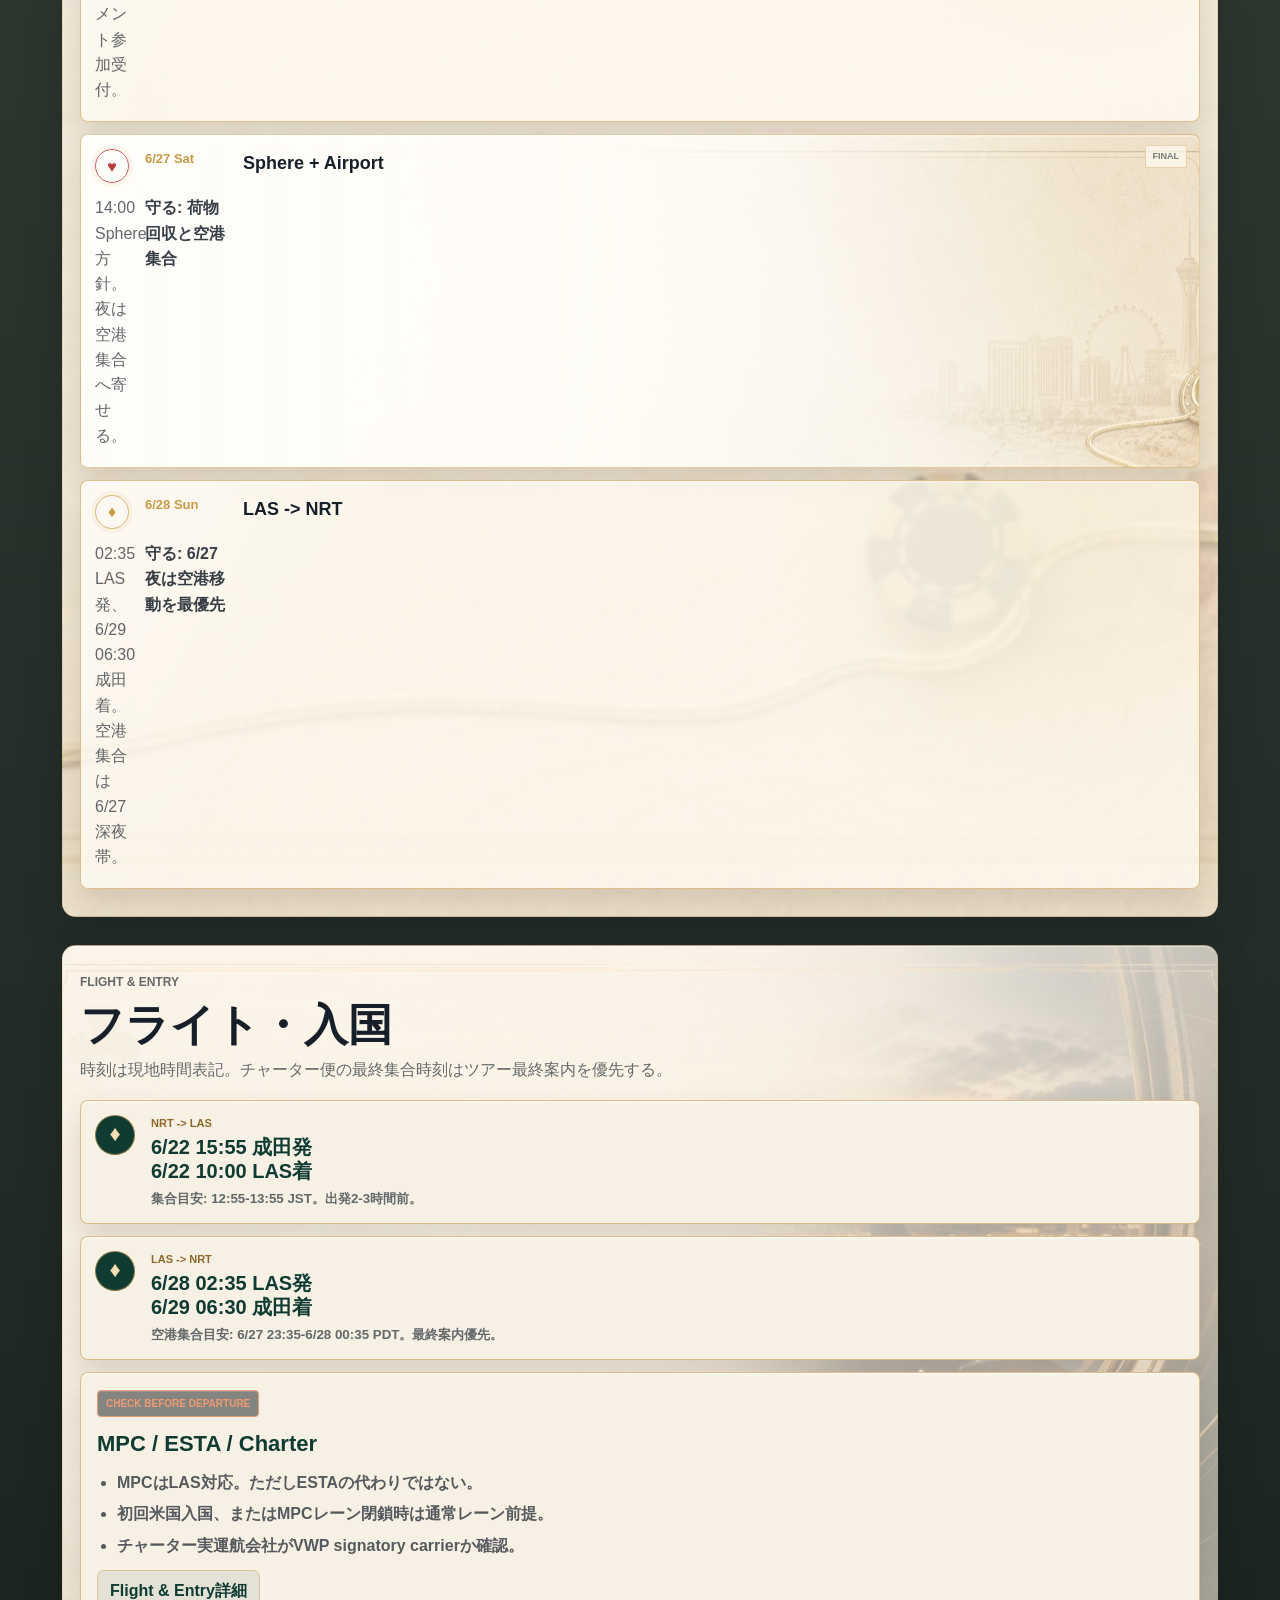
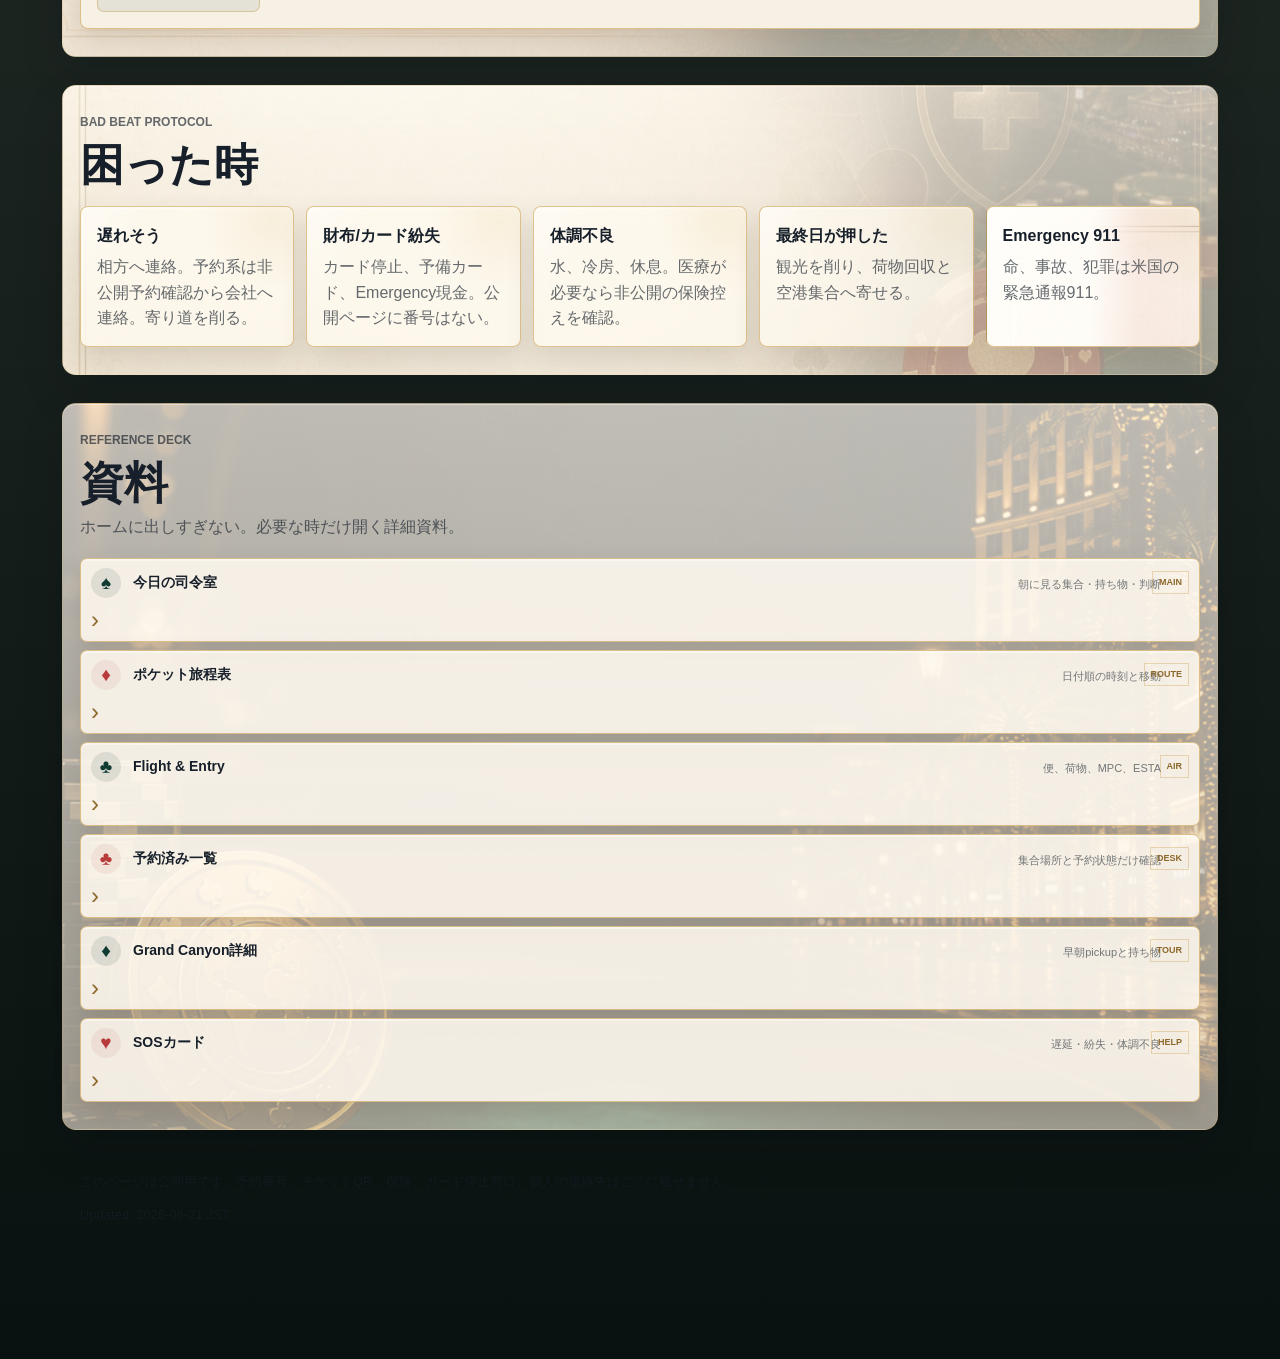
==== commit 5c3958ec: "Enhance mobile poker background design" ====
--- a/index.html
+++ b/index.html
@@ -11,7 +11,7 @@
     <link rel="shortcut icon" href="favicon.ico">
     <link rel="icon" type="image/png" sizes="192x192" href="assets/app-icon-192.png">
     <link rel="apple-touch-icon" href="assets/app-icon-192.png">
-    <link rel="stylesheet" href="styles.css">
+    <link rel="stylesheet" href="styles.css?v=50">
   </head>
   <body>
     <header class="site-header" aria-label="サイトヘッダー">
--- a/styles.css
+++ b/styles.css
@@ -1454,3 +1454,176 @@
       url("assets/generated-card-bg-sos.jpg");
   }
 }
+
+/* Luxury table-stage background pass */
+@media screen {
+  body {
+    background-color: #09130f;
+    background-image:
+      linear-gradient(180deg, rgba(8,13,18,.08) 0%, rgba(247,241,229,.2) 34%, rgba(247,241,229,.1) 72%, rgba(8,13,18,.22) 100%),
+      url("assets/generated-page-bg-mobile.png");
+    background-size: auto, cover;
+    background-position: center top, center center;
+    background-repeat: no-repeat, no-repeat;
+    background-attachment: scroll, fixed;
+  }
+
+  .section {
+    position: relative;
+    isolation: isolate;
+  }
+
+  .section::before {
+    content: "";
+    position: absolute;
+    z-index: -1;
+    inset: 14px -18px;
+    border: 1px solid rgba(201,154,69,.2);
+    border-radius: 14px;
+    background:
+      linear-gradient(180deg, rgba(255,250,240,.74), rgba(239,231,216,.66)),
+      var(--section-art, url("assets/generated-poker-felt-texture.png")) center / cover no-repeat;
+    box-shadow: inset 0 1px 0 rgba(255,255,255,.38), 0 18px 44px rgba(8,13,18,.14);
+    pointer-events: none;
+  }
+
+  .today-section {
+    --section-art: url("assets/generated-card-bg-main-table.jpg");
+  }
+
+  #itinerary {
+    --section-art: url("assets/generated-card-bg-route.jpg");
+  }
+
+  .flight-section {
+    --section-art: url("assets/generated-card-bg-flight.jpg");
+  }
+
+  .sos-section {
+    --section-art: url("assets/generated-card-bg-sos.jpg");
+  }
+
+  .library-section {
+    --section-art: url("assets/generated-poker-journey-cover-mobile.png");
+  }
+
+  .hero-actions a,
+  .today-card,
+  .timeline article,
+  .flight-card,
+  .entry-card,
+  .sos-grid article,
+  .library-grid a {
+    border-color: rgba(201,154,69,.58);
+    background-image:
+      linear-gradient(90deg, rgba(255,253,248,.98) 0%, rgba(255,253,248,.95) 42%, rgba(255,253,248,.68) 64%, rgba(255,253,248,.16) 100%),
+      linear-gradient(135deg, rgba(255,253,248,.86), rgba(246,239,225,.34)),
+      var(--card-art);
+    background-size: cover, cover, cover;
+    background-position: center, center, right center;
+    box-shadow: 0 12px 28px rgba(62,43,18,.14), 0 2px 0 rgba(255,255,255,.42) inset;
+  }
+
+  .today-card {
+    background-image:
+      linear-gradient(90deg, rgba(255,253,248,.98) 0%, rgba(255,253,248,.95) 48%, rgba(255,253,248,.68) 72%, rgba(255,253,248,.18) 100%),
+      linear-gradient(135deg, rgba(255,253,248,.86), rgba(246,239,225,.34)),
+      url("assets/generated-card-bg-main-table.jpg");
+  }
+
+  .timeline article[data-trip-date="2026-06-24"],
+  .timeline article[data-trip-date="2026-06-25"],
+  .timeline article[data-trip-date="2026-06-27"] {
+    background-image:
+      linear-gradient(90deg, rgba(255,253,248,.98) 0%, rgba(255,253,248,.95) 42%, rgba(255,253,248,.68) 64%, rgba(255,253,248,.16) 100%),
+      linear-gradient(135deg, rgba(255,253,248,.86), rgba(246,239,225,.34)),
+      url("assets/generated-card-bg-route.jpg");
+  }
+
+  .sos-grid .emergency {
+    background-image:
+      linear-gradient(90deg, rgba(255,253,248,.98) 0%, rgba(255,253,248,.94) 48%, rgba(249,231,224,.62) 72%, rgba(249,231,224,.16) 100%),
+      linear-gradient(135deg, rgba(255,253,248,.86), rgba(249,231,224,.34)),
+      url("assets/generated-card-bg-sos.jpg");
+  }
+}
+
+@media screen and (max-width: 520px) {
+  body {
+    background-image:
+      linear-gradient(180deg, rgba(8,13,18,0) 0%, rgba(8,13,18,0) 330px, rgba(247,241,229,.1) 520px, rgba(247,241,229,.06) 100%),
+      linear-gradient(90deg, rgba(8,13,18,.18), rgba(255,250,240,.05) 48%, rgba(8,13,18,.18)),
+      url("assets/generated-page-bg-mobile.png");
+    background-size: auto, auto, cover;
+    background-position: center top, center top, center center;
+    background-repeat: no-repeat, no-repeat, no-repeat;
+    background-attachment: scroll, scroll, fixed;
+  }
+
+  .hero::after {
+    background:
+      linear-gradient(180deg, rgba(255,250,240,.95), rgba(243,234,216,.82)),
+      url("assets/generated-page-bg-mobile.png") center 40% / cover no-repeat;
+    box-shadow: 0 -10px 24px rgba(201,154,69,.24), inset 0 1px 0 rgba(255,255,255,.7);
+  }
+
+  .section::before {
+    inset: 10px -8px;
+    border-color: rgba(201,154,69,.24);
+    border-radius: 12px;
+    background:
+      linear-gradient(180deg, rgba(255,250,240,.68), rgba(239,231,216,.62)),
+      var(--section-art, url("assets/generated-poker-felt-texture.png")) right center / cover no-repeat;
+    box-shadow: inset 0 1px 0 rgba(255,255,255,.34), 0 16px 34px rgba(8,13,18,.12);
+  }
+
+  .section {
+    scroll-margin-top: 12px;
+  }
+
+  .section-head h2,
+  .section-head.compact h2,
+  .flight-section .section-head h2,
+  .sos-section .section-head h2 {
+    text-shadow: 0 1px 0 rgba(255,255,255,.82), 0 10px 24px rgba(8,13,18,.12);
+  }
+
+  .section-head .eyebrow,
+  .section-head.compact .eyebrow,
+  .flight-section .section-head .eyebrow,
+  .sos-section .section-head .eyebrow {
+    text-shadow: 0 1px 0 rgba(255,255,255,.72);
+  }
+
+  .hero-actions a,
+  .today-card,
+  .timeline article,
+  .flight-card,
+  .entry-card,
+  .sos-grid article,
+  .library-grid a {
+    background-image:
+      linear-gradient(90deg, rgba(255,253,248,.98) 0%, rgba(255,253,248,.94) 46%, rgba(255,253,248,.58) 68%, rgba(255,253,248,.08) 100%),
+      linear-gradient(135deg, rgba(255,253,248,.78), rgba(246,239,225,.22)),
+      var(--card-art);
+    background-position: center, center, right center;
+    box-shadow: 0 12px 26px rgba(62,43,18,.16), 0 1px 0 rgba(255,255,255,.48) inset;
+  }
+
+  .hero-actions a {
+    background-image:
+      linear-gradient(90deg, rgba(255,253,248,.99) 0%, rgba(255,253,248,.94) 48%, rgba(255,253,248,.54) 74%, rgba(255,253,248,.08) 100%),
+      var(--card-art);
+  }
+
+  .today-card {
+    background-image:
+      linear-gradient(90deg, rgba(255,253,248,.98) 0%, rgba(255,253,248,.95) 50%, rgba(255,253,248,.62) 76%, rgba(255,253,248,.08) 100%),
+      linear-gradient(135deg, rgba(255,253,248,.78), rgba(246,239,225,.22)),
+      url("assets/generated-card-bg-main-table.jpg");
+  }
+
+  .mobile-dock {
+    box-shadow: 0 -18px 42px rgba(0,0,0,.55);
+  }
+}
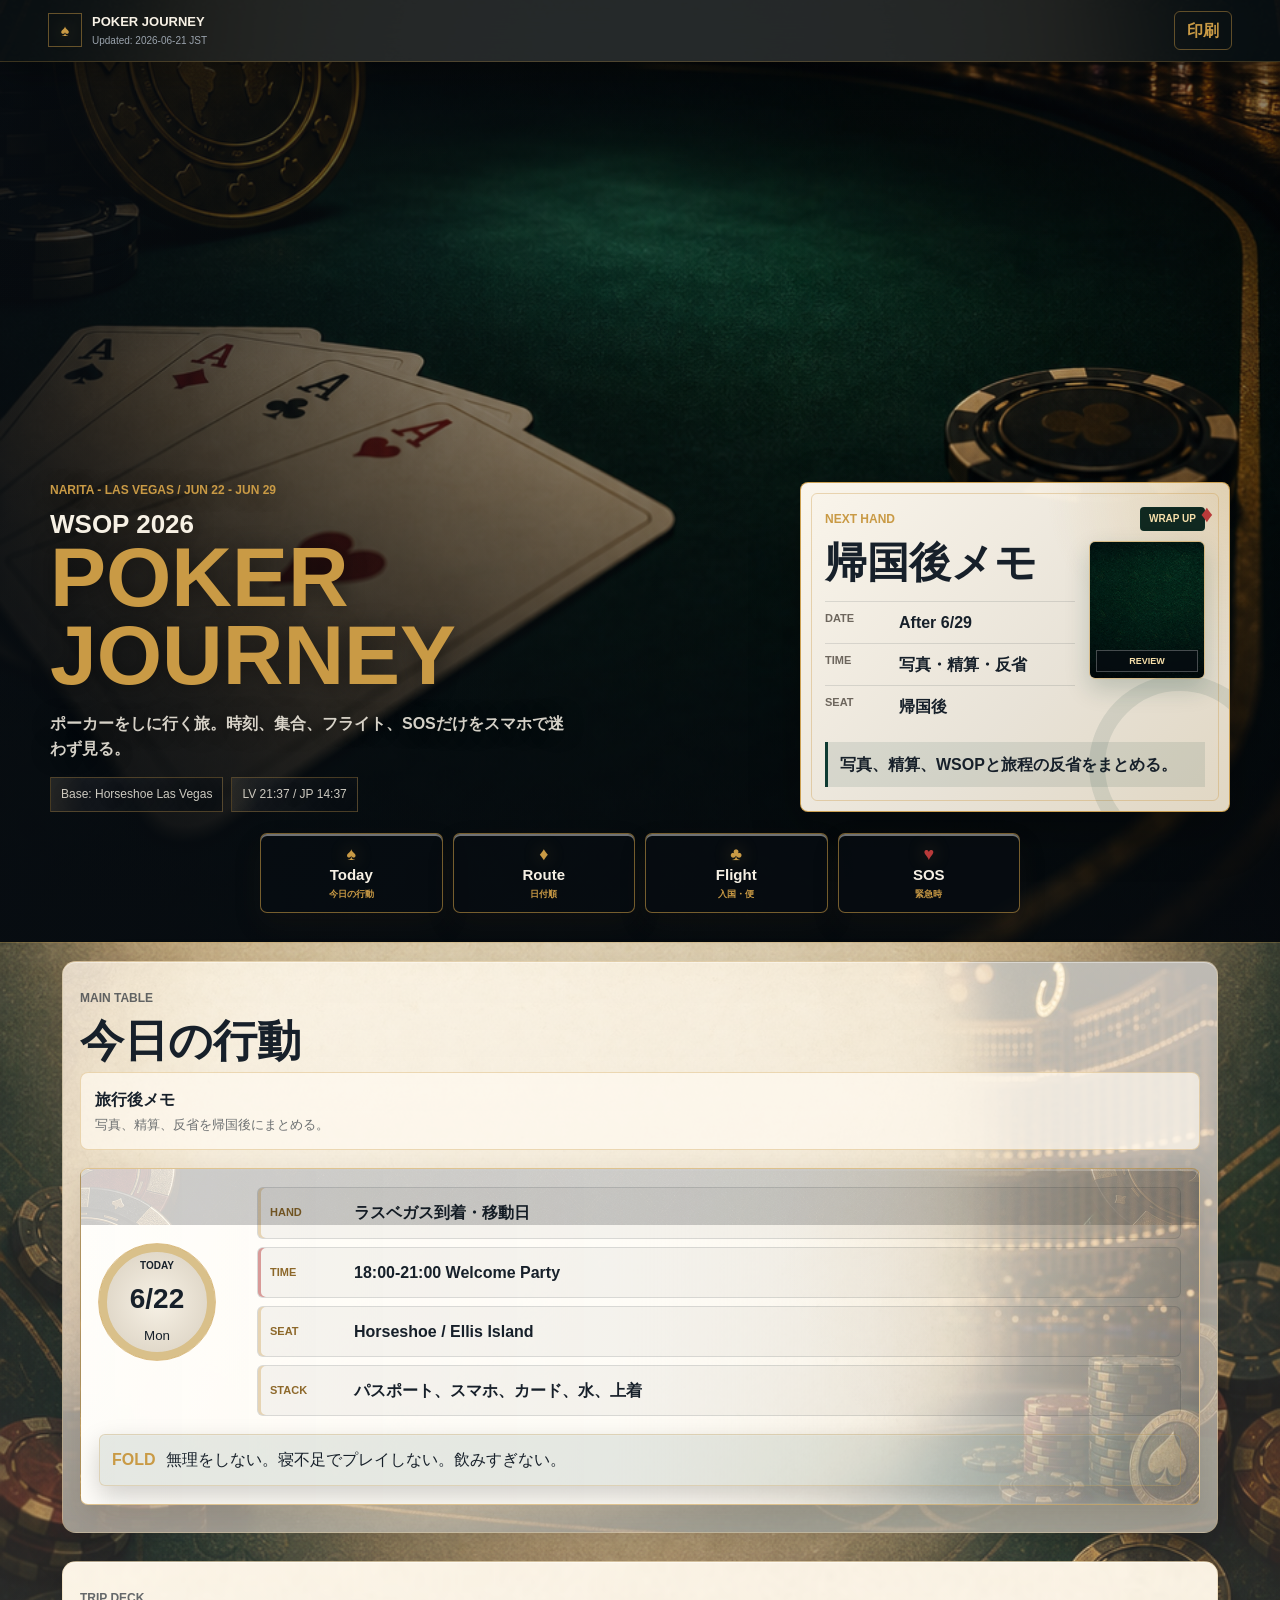
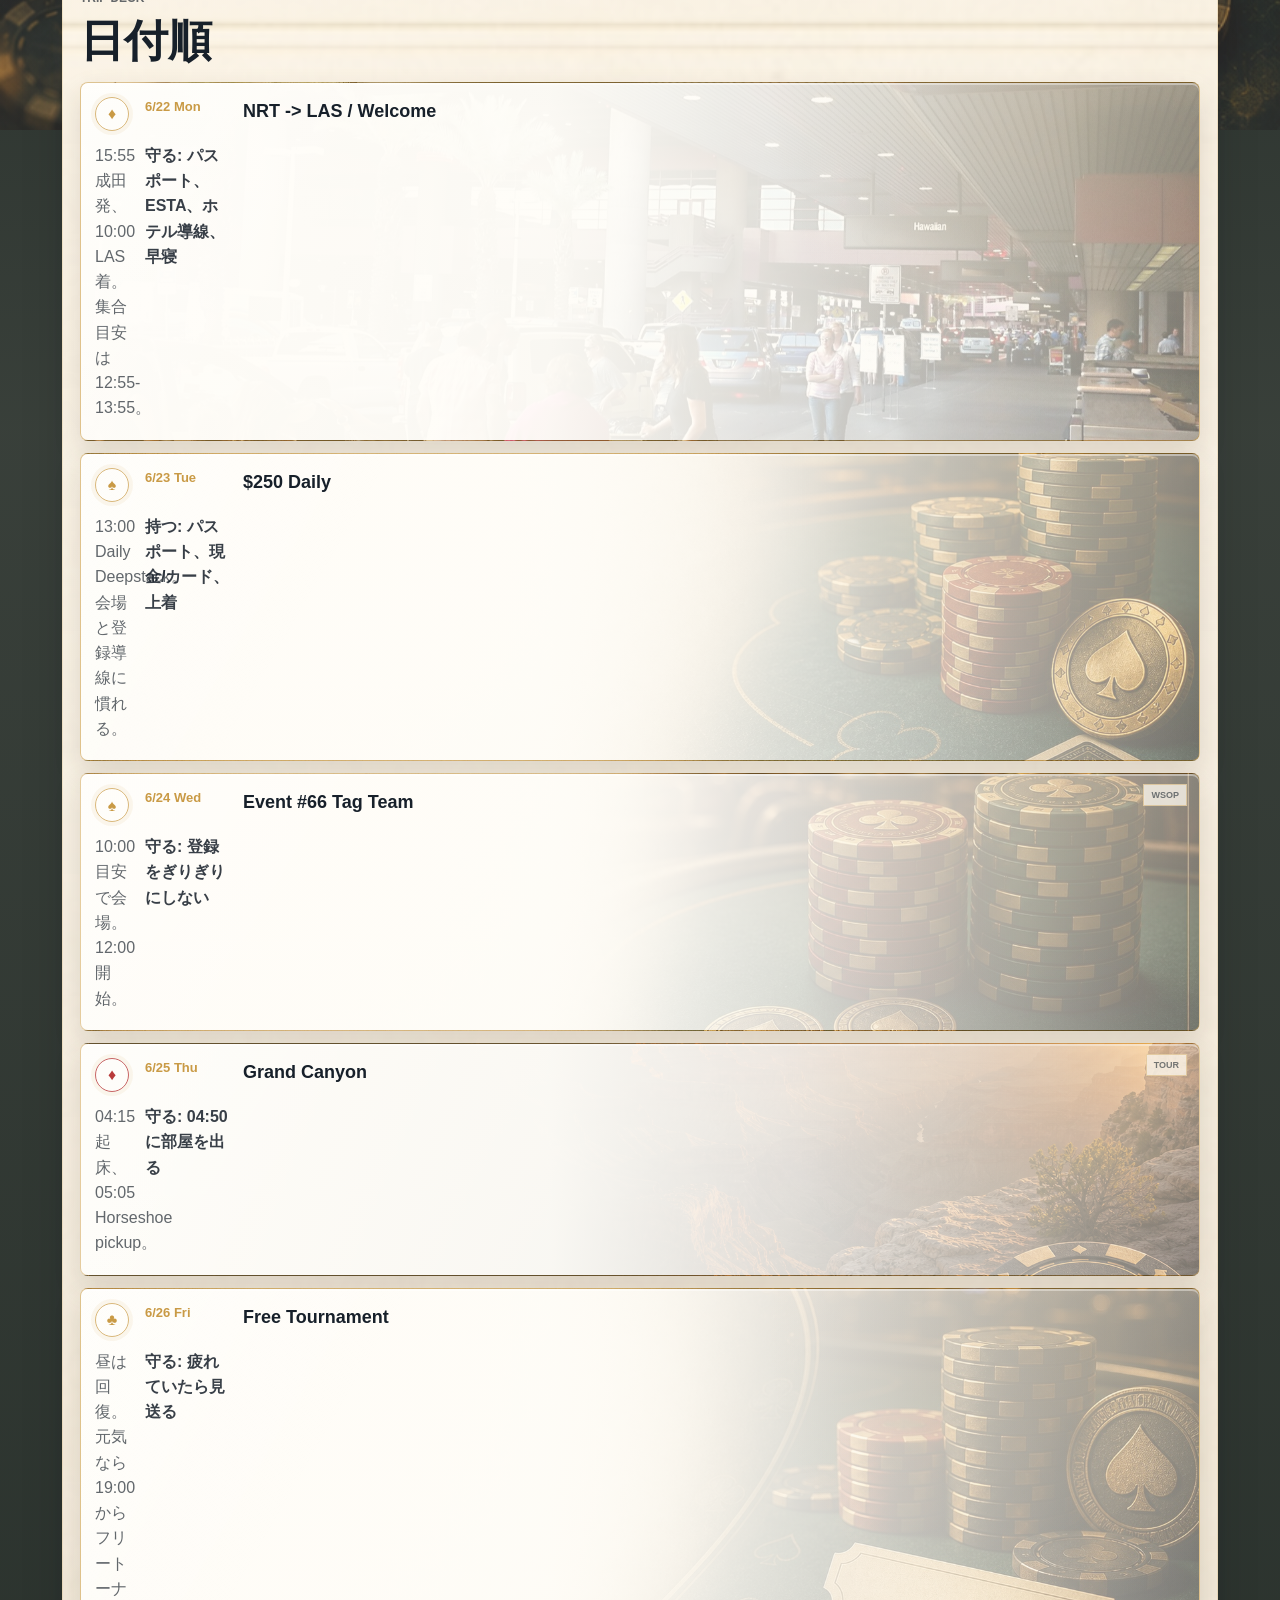
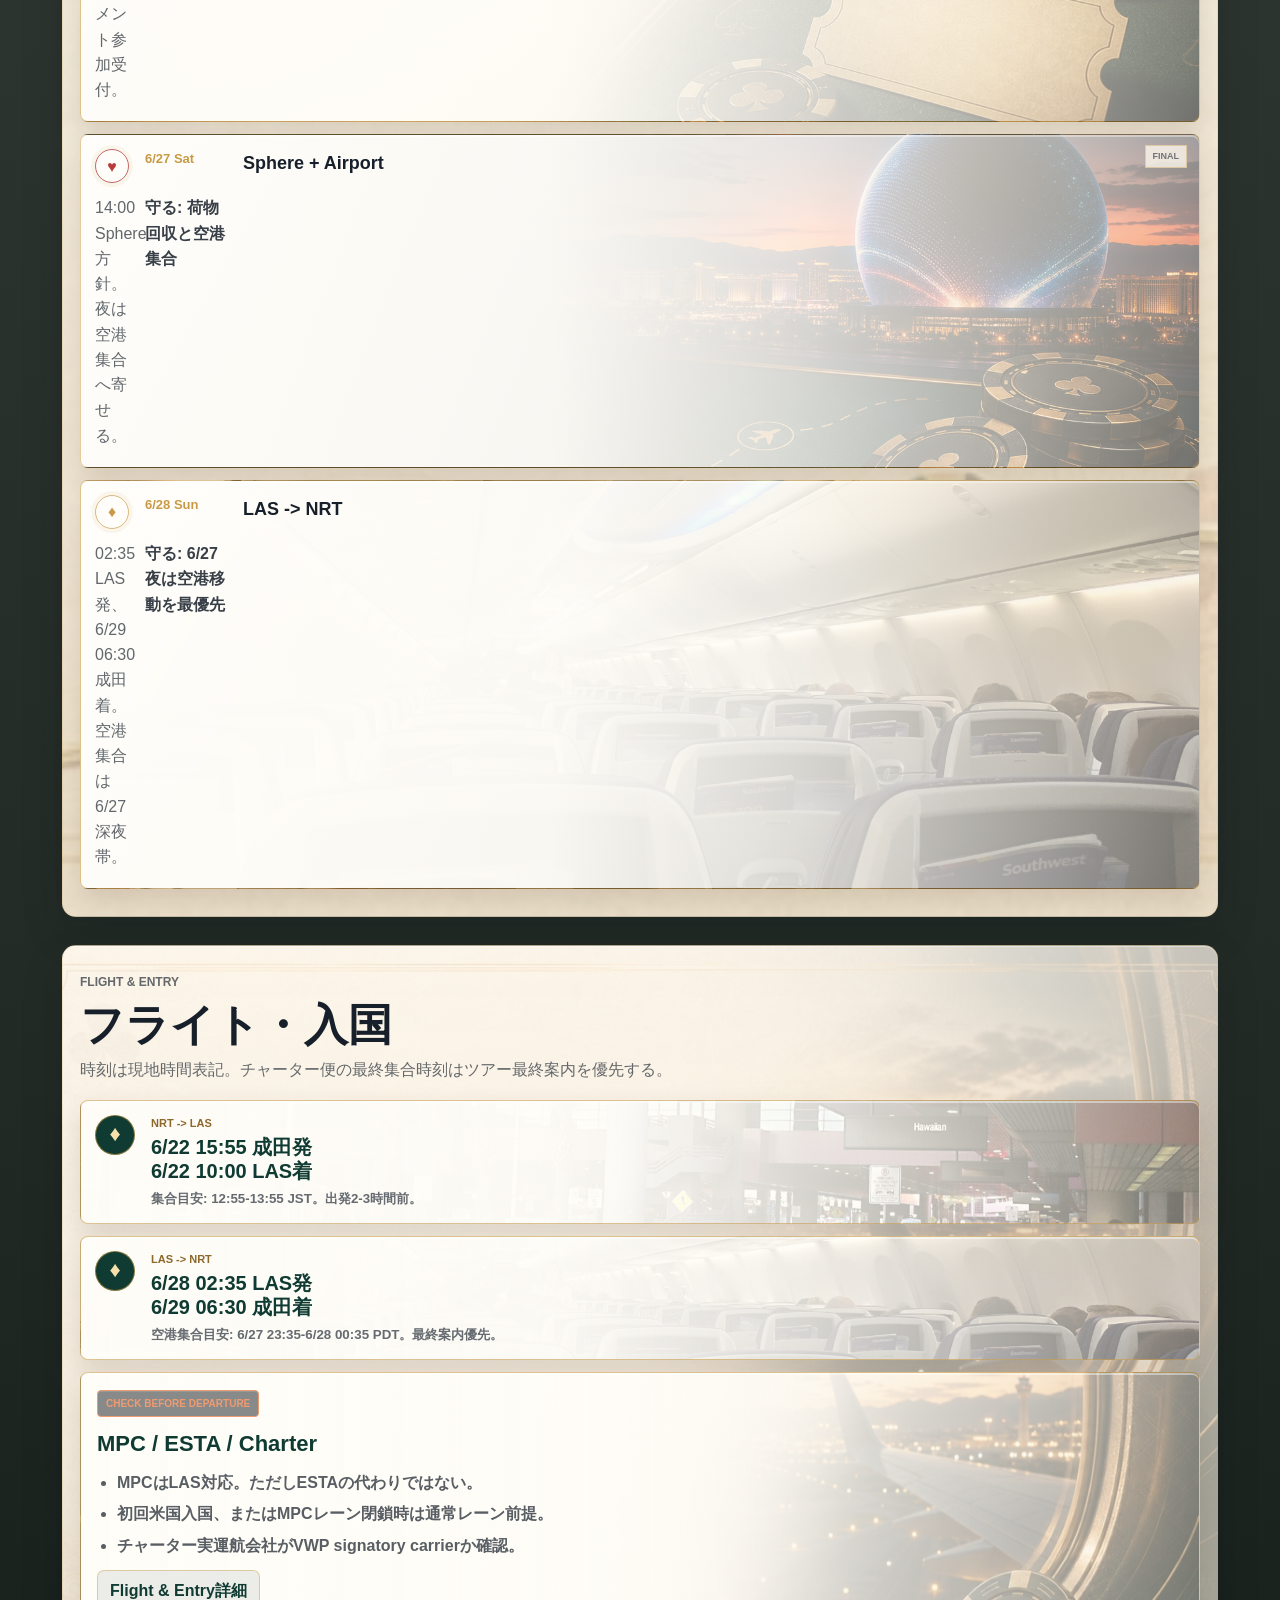
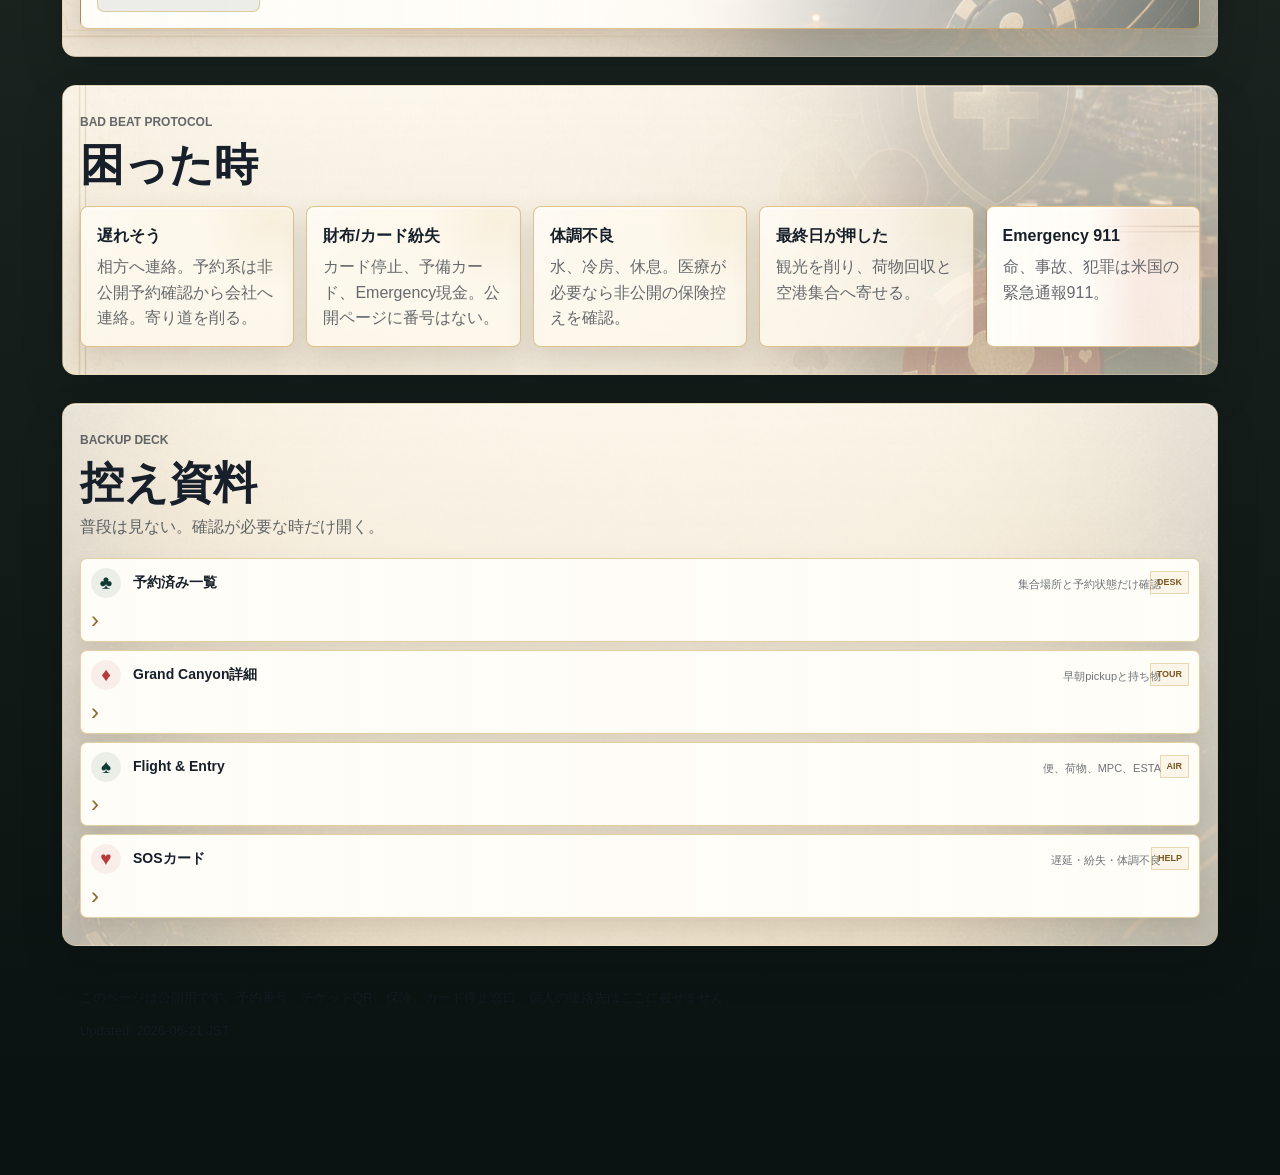
==== commit 05b74556: "Vary itinerary card artwork" ====
--- a/index.html
+++ b/index.html
@@ -11,7 +11,7 @@
     <link rel="shortcut icon" href="favicon.ico">
     <link rel="icon" type="image/png" sizes="192x192" href="assets/app-icon-192.png">
     <link rel="apple-touch-icon" href="assets/app-icon-192.png">
-    <link rel="stylesheet" href="styles.css?v=50">
+    <link rel="stylesheet" href="styles.css?v=54">
   </head>
   <body>
     <header class="site-header" aria-label="サイトヘッダー">
@@ -159,16 +159,14 @@
 
       <section class="section library-section" id="library" aria-labelledby="library-title">
         <div class="section-head compact">
-          <p class="eyebrow">REFERENCE DECK</p>
-          <h2 id="library-title">資料</h2>
-          <p>ホームに出しすぎない。必要な時だけ開く詳細資料。</p>
+          <p class="eyebrow">BACKUP DECK</p>
+          <h2 id="library-title">控え資料</h2>
+          <p>普段は見ない。確認が必要な時だけ開く。</p>
         </div>
         <div class="library-grid">
-          <a href="docs/reader.html?doc=today-command.md"><span aria-hidden="true">♠</span><b>今日の司令室</b><small>朝に見る集合・持ち物・判断</small><em>MAIN</em></a>
-          <a href="docs/reader.html?doc=pocket-itinerary.md"><span aria-hidden="true">♦</span><b>ポケット旅程表</b><small>日付順の時刻と移動</small><em>ROUTE</em></a>
-          <a href="docs/reader.html?doc=flight-baggage.md"><span aria-hidden="true">♣</span><b>Flight & Entry</b><small>便、荷物、MPC、ESTA</small><em>AIR</em></a>
           <a href="docs/reader.html?doc=confirmed-bookings.md"><span aria-hidden="true">♣</span><b>予約済み一覧</b><small>集合場所と予約状態だけ確認</small><em>DESK</em></a>
           <a href="docs/reader.html?doc=grand-canyon.md"><span aria-hidden="true">♦</span><b>Grand Canyon詳細</b><small>早朝pickupと持ち物</small><em>TOUR</em></a>
+          <a href="docs/reader.html?doc=flight-baggage.md"><span aria-hidden="true">♠</span><b>Flight & Entry</b><small>便、荷物、MPC、ESTA</small><em>AIR</em></a>
           <a href="docs/reader.html?doc=sos-quick-card.md"><span aria-hidden="true">♥</span><b>SOSカード</b><small>遅延・紛失・体調不良</small><em>HELP</em></a>
         </div>
       </section>
--- a/styles.css
+++ b/styles.css
@@ -1627,3 +1627,234 @@
     box-shadow: 0 -18px 42px rgba(0,0,0,.55);
   }
 }
+
+/* Backup deck readability pass */
+@media screen {
+  .library-section {
+    --section-art: url("assets/generated-poker-felt-texture.png");
+  }
+
+  .library-section::before {
+    background:
+      linear-gradient(180deg, rgba(255,250,240,.86), rgba(239,231,216,.78)),
+      url("assets/generated-page-bg-mobile.png") center 76% / cover no-repeat;
+  }
+
+  .library-grid a {
+    border-color: rgba(201,154,69,.46);
+    background-image:
+      linear-gradient(90deg, rgba(255,253,248,.98), rgba(255,253,248,.94));
+    box-shadow: 0 9px 20px rgba(62,43,18,.12), 0 1px 0 rgba(255,255,255,.56) inset;
+  }
+
+  .library-grid a span {
+    background: rgba(15,59,50,.08);
+    color: var(--felt);
+  }
+
+  .library-grid a:last-child span {
+    background: rgba(184,58,58,.08);
+    color: var(--red);
+  }
+
+  .library-grid b {
+    color: var(--ink);
+  }
+
+  .library-grid small {
+    color: rgba(23,32,42,.62);
+  }
+
+  .library-grid em {
+    border-color: rgba(201,154,69,.34);
+    background: rgba(201,154,69,.08);
+    color: #7b581f;
+  }
+}
+
+@media screen and (max-width: 520px) {
+  .library-section {
+    overflow: visible;
+    padding-top: 18px;
+    padding-bottom: 108px;
+  }
+
+  .library-section:target::before {
+    position: absolute;
+    inset: 10px -8px;
+    display: block;
+    height: auto;
+    margin: 0;
+    border: 1px solid rgba(201,154,69,.28);
+    border-radius: 12px;
+    background:
+      linear-gradient(180deg, rgba(255,250,240,.9), rgba(239,231,216,.8)),
+      url("assets/generated-page-bg-mobile.png") center 76% / cover no-repeat;
+    box-shadow: inset 0 1px 0 rgba(255,255,255,.42), 0 14px 30px rgba(8,13,18,.12);
+  }
+
+  .library-section .section-head {
+    margin-bottom: 12px;
+    padding-inline: 10px;
+    text-align: left;
+  }
+
+  .library-section .section-head .eyebrow {
+    margin-bottom: 6px;
+    color: #8d682a;
+  }
+
+  .library-section .section-head h2 {
+    margin-bottom: 7px;
+    font-size: 27px;
+  }
+
+  .library-section .section-head p:not(.eyebrow) {
+    display: block;
+    margin: 0;
+    color: rgba(23,32,42,.68);
+    font-size: 12.5px;
+    font-weight: 750;
+    line-height: 1.45;
+  }
+
+  .library-grid {
+    gap: 8px;
+  }
+
+  .library-grid a {
+    grid-template-columns: 32px minmax(0, 1fr) auto 16px;
+    grid-template-rows: auto auto;
+    min-height: 58px;
+    padding: 9px 10px;
+    background-image:
+      linear-gradient(90deg, rgba(255,253,248,.99), rgba(255,253,248,.95));
+  }
+
+  .library-grid a::after {
+    grid-column: 4;
+    grid-row: 1 / span 2;
+    align-self: center;
+    justify-self: center;
+  }
+
+  .library-grid a span {
+    grid-column: 1;
+    grid-row: 1 / span 2;
+    align-self: center;
+    width: 30px;
+    height: 30px;
+    border: 1px solid rgba(201,154,69,.24);
+    border-radius: 50%;
+    background: rgba(15,59,50,.08);
+    color: var(--felt);
+    font-size: 18px;
+  }
+
+  .library-grid a:nth-child(2n) span,
+  .library-grid a:nth-child(4n) span,
+  .library-grid a:nth-child(6n) span,
+  .library-grid a:nth-child(7n) span {
+    background: rgba(15,59,50,.08);
+    color: var(--felt);
+  }
+
+  .library-grid a:last-child span {
+    background: rgba(184,58,58,.08);
+    color: var(--red);
+  }
+
+  .library-grid b {
+    grid-column: 2;
+    grid-row: 1;
+    font-size: 15px;
+    line-height: 1.14;
+  }
+
+  .library-grid small {
+    grid-column: 2 / span 2;
+    grid-row: 2;
+    display: block;
+    margin-top: 3px;
+    font-size: 10.5px;
+    line-height: 1.25;
+  }
+
+  .library-grid em {
+    grid-column: 3;
+    grid-row: 1;
+    align-self: start;
+    max-width: none;
+    padding: 2px 6px;
+    border: 1px solid rgba(201,154,69,.32);
+    border-radius: 4px;
+    background: rgba(201,154,69,.08);
+    font-size: 9px;
+  }
+}
+
+/* Itinerary card art pass */
+@media screen {
+  .timeline article[data-trip-date="2026-06-22"] {
+    --card-art: url("assets/las-vegas-airport-checkin.jpg");
+  }
+
+  .timeline article[data-trip-date="2026-06-23"] {
+    --card-art: url("assets/generated-card-bg-daily.jpg");
+  }
+
+  .timeline article[data-trip-date="2026-06-24"] {
+    --card-art: url("assets/generated-card-bg-tag-team.jpg");
+  }
+
+  .timeline article[data-trip-date="2026-06-25"] {
+    --card-art: url("assets/generated-grand-canyon-poker-card.png");
+  }
+
+  .timeline article[data-trip-date="2026-06-26"] {
+    --card-art: url("assets/generated-card-bg-freeroll.jpg");
+  }
+
+  .timeline article[data-trip-date="2026-06-27"] {
+    --card-art: url("assets/generated-sphere-poker-card.png");
+  }
+
+  .timeline article[data-trip-date="2026-06-28"] {
+    --card-art: url("assets/airplane-cabin.jpg");
+  }
+
+  .timeline article[data-trip-date] {
+    background-image:
+      linear-gradient(90deg, rgba(255,253,248,.98) 0%, rgba(255,253,248,.94) 42%, rgba(255,253,248,.68) 64%, rgba(255,253,248,.16) 100%),
+      linear-gradient(135deg, rgba(255,253,248,.86), rgba(246,239,225,.34)),
+      var(--card-art);
+    background-position: center, center, right center;
+    background-repeat: no-repeat;
+    background-size: cover, cover, cover;
+  }
+}
+
+@media screen and (max-width: 520px) {
+  .timeline article[data-trip-date] {
+    background-image:
+      linear-gradient(90deg, rgba(255,253,248,.98) 0%, rgba(255,253,248,.94) 46%, rgba(255,253,248,.58) 68%, rgba(255,253,248,.08) 100%),
+      linear-gradient(135deg, rgba(255,253,248,.78), rgba(246,239,225,.22)),
+      var(--card-art);
+    background-position: center, center, right center;
+  }
+}
+
+/* Flight card art pass */
+@media screen {
+  .flight-grid .flight-card:nth-child(1) {
+    --card-art: url("assets/las-vegas-airport-checkin.jpg");
+  }
+
+  .flight-grid .flight-card:nth-child(2) {
+    --card-art: url("assets/airplane-cabin.jpg");
+  }
+
+  .flight-grid .entry-card {
+    --card-art: url("assets/generated-card-bg-flight.jpg");
+  }
+}
